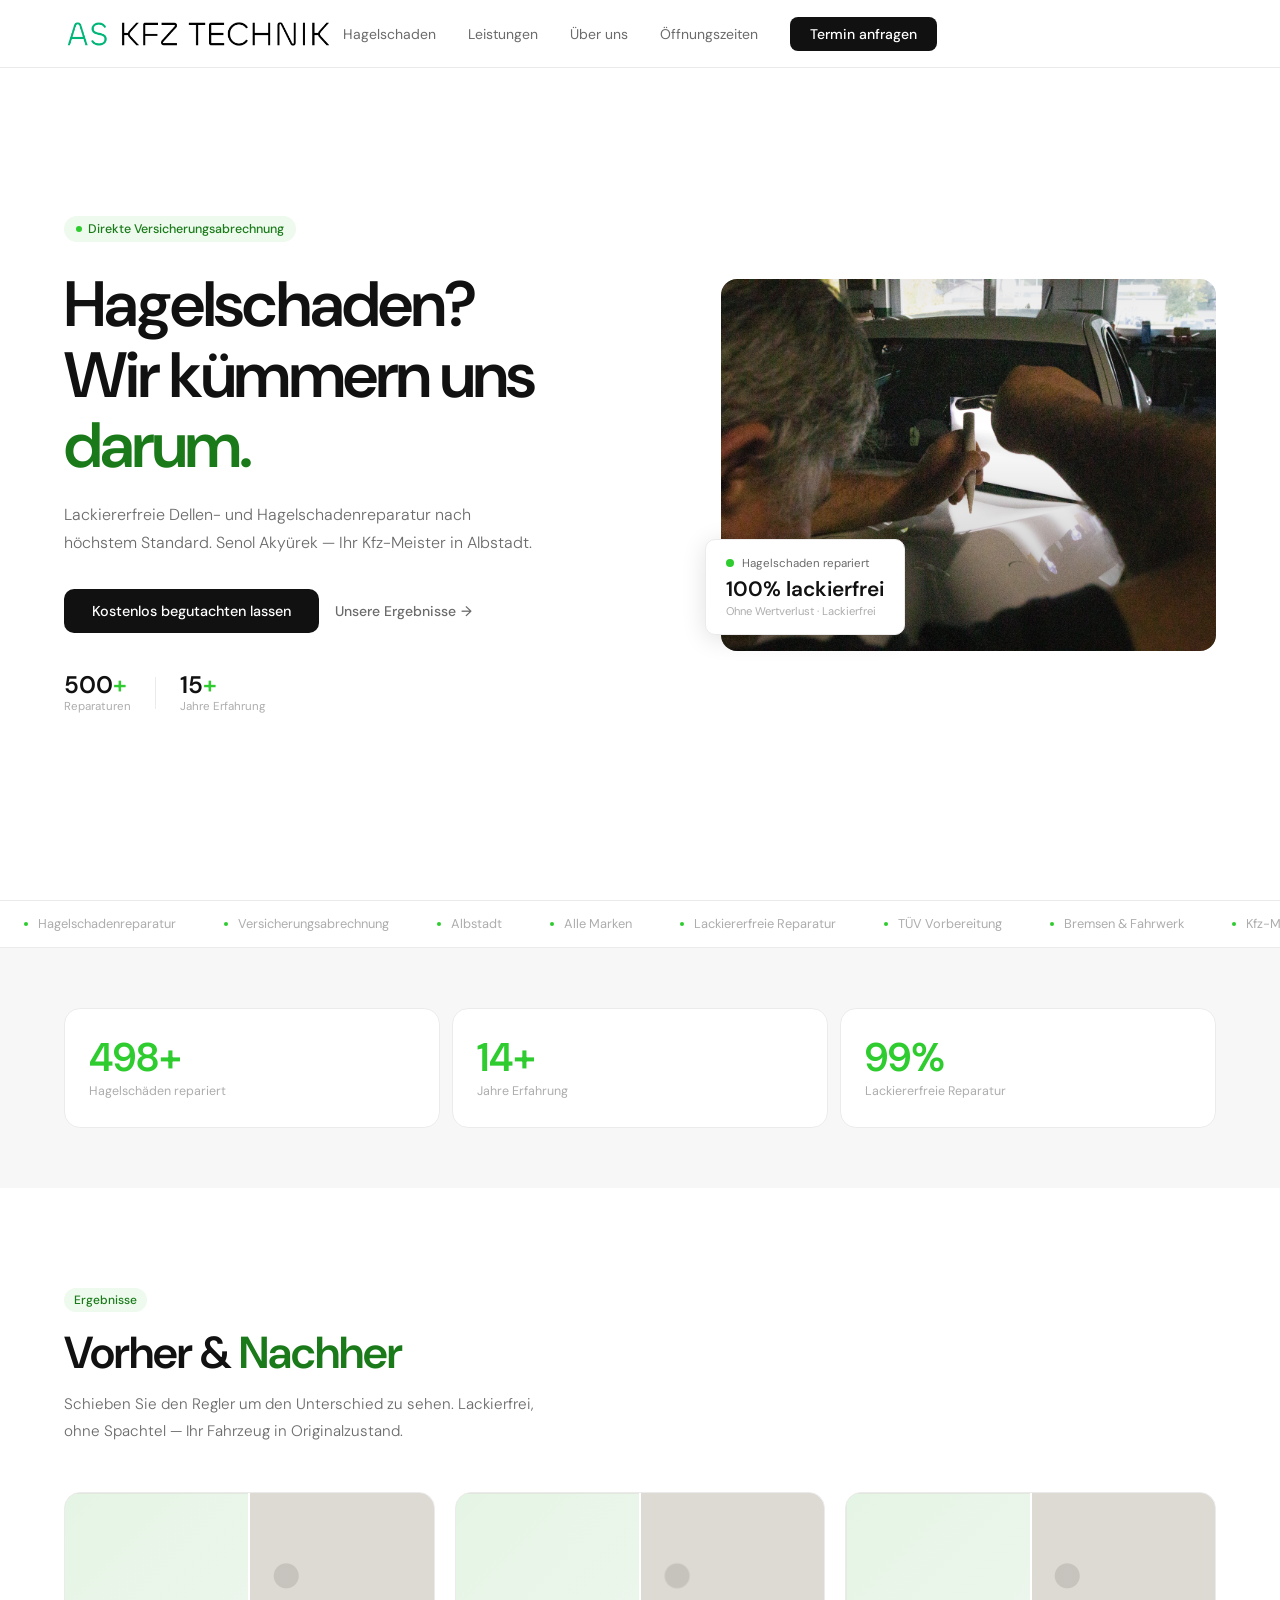
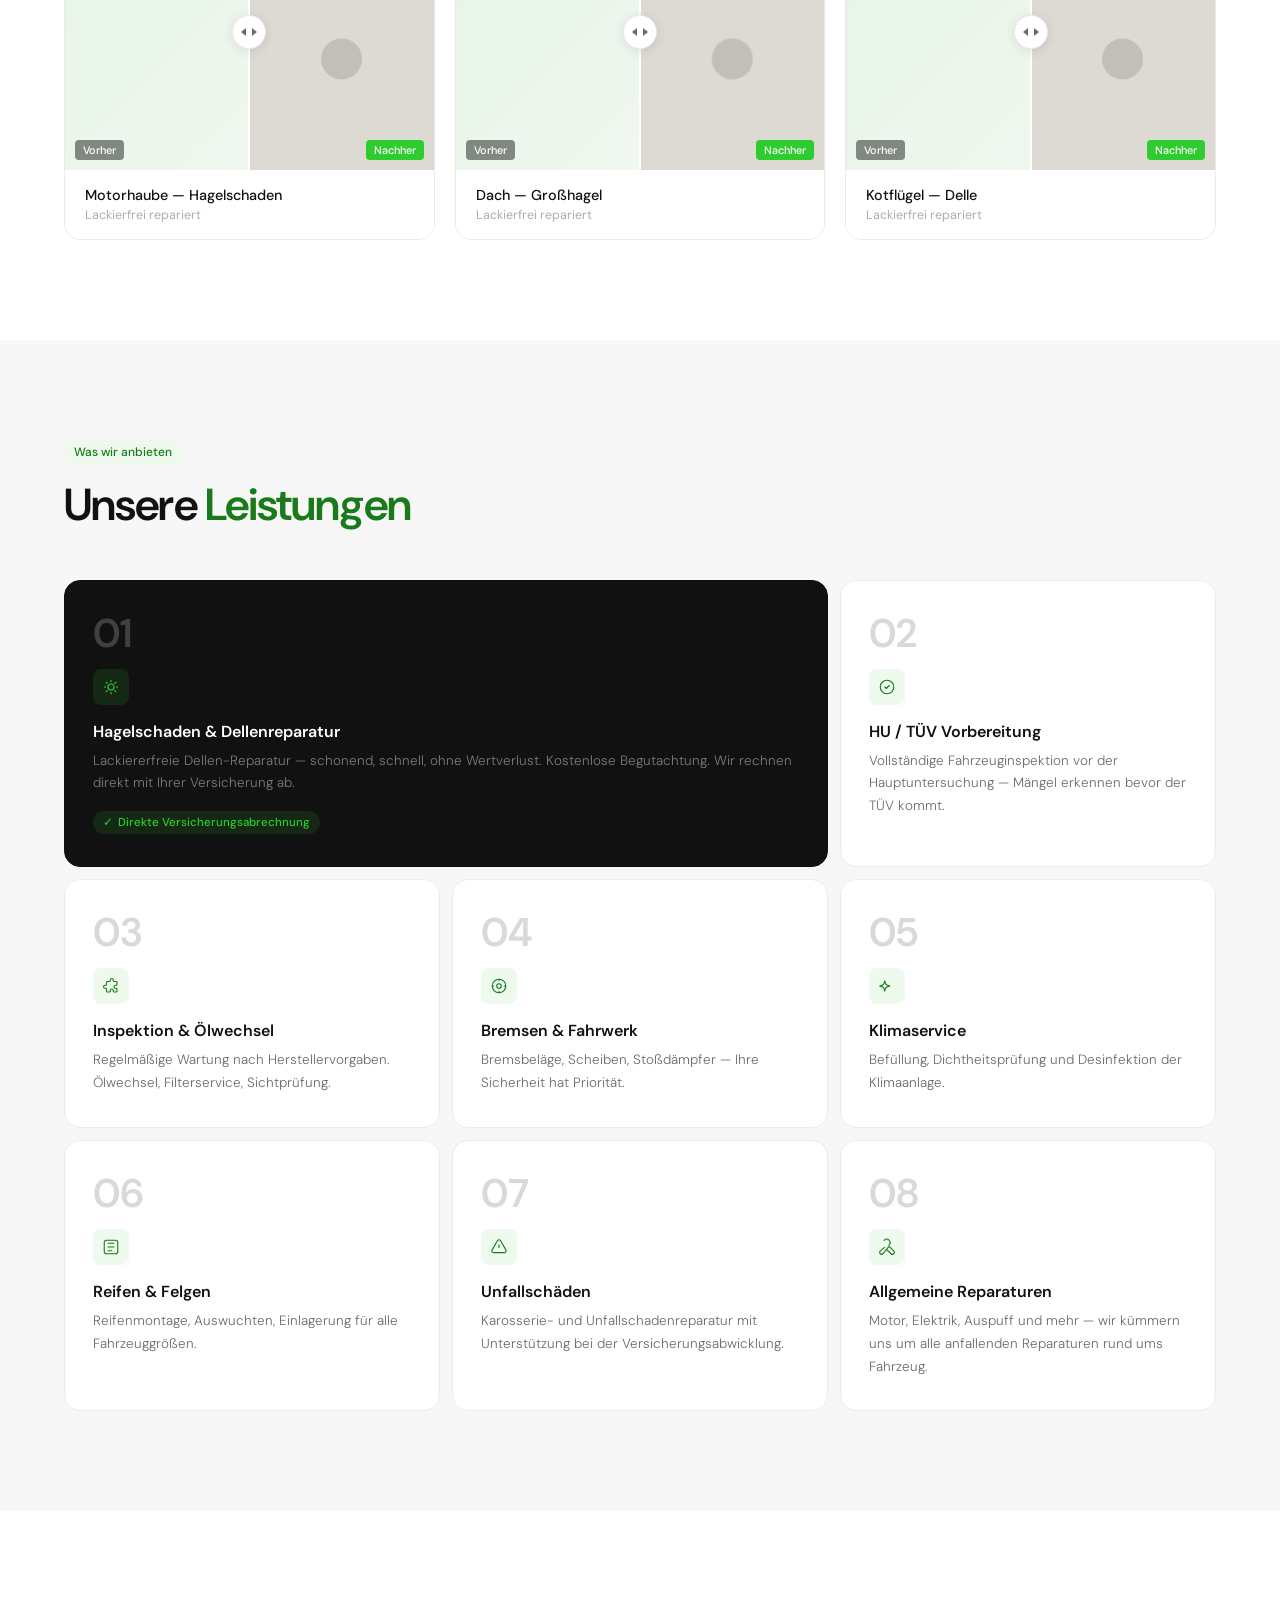
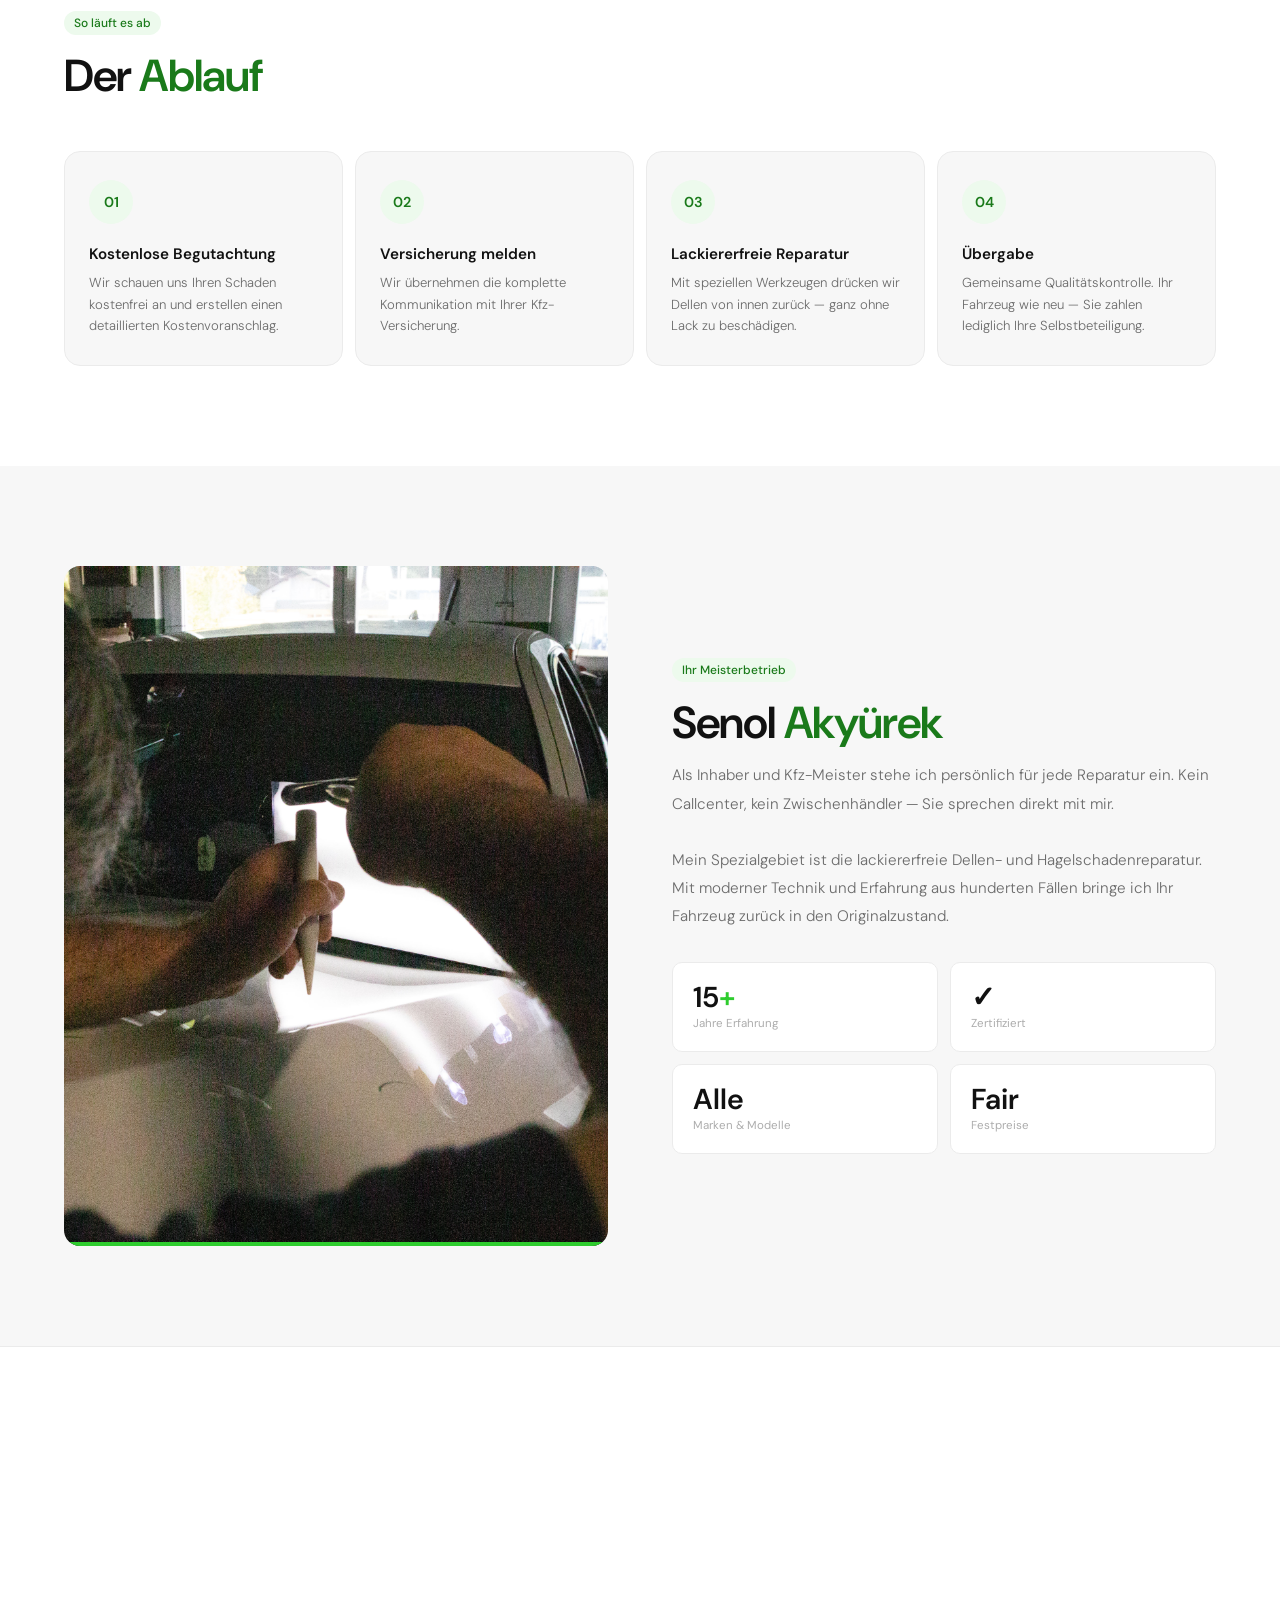
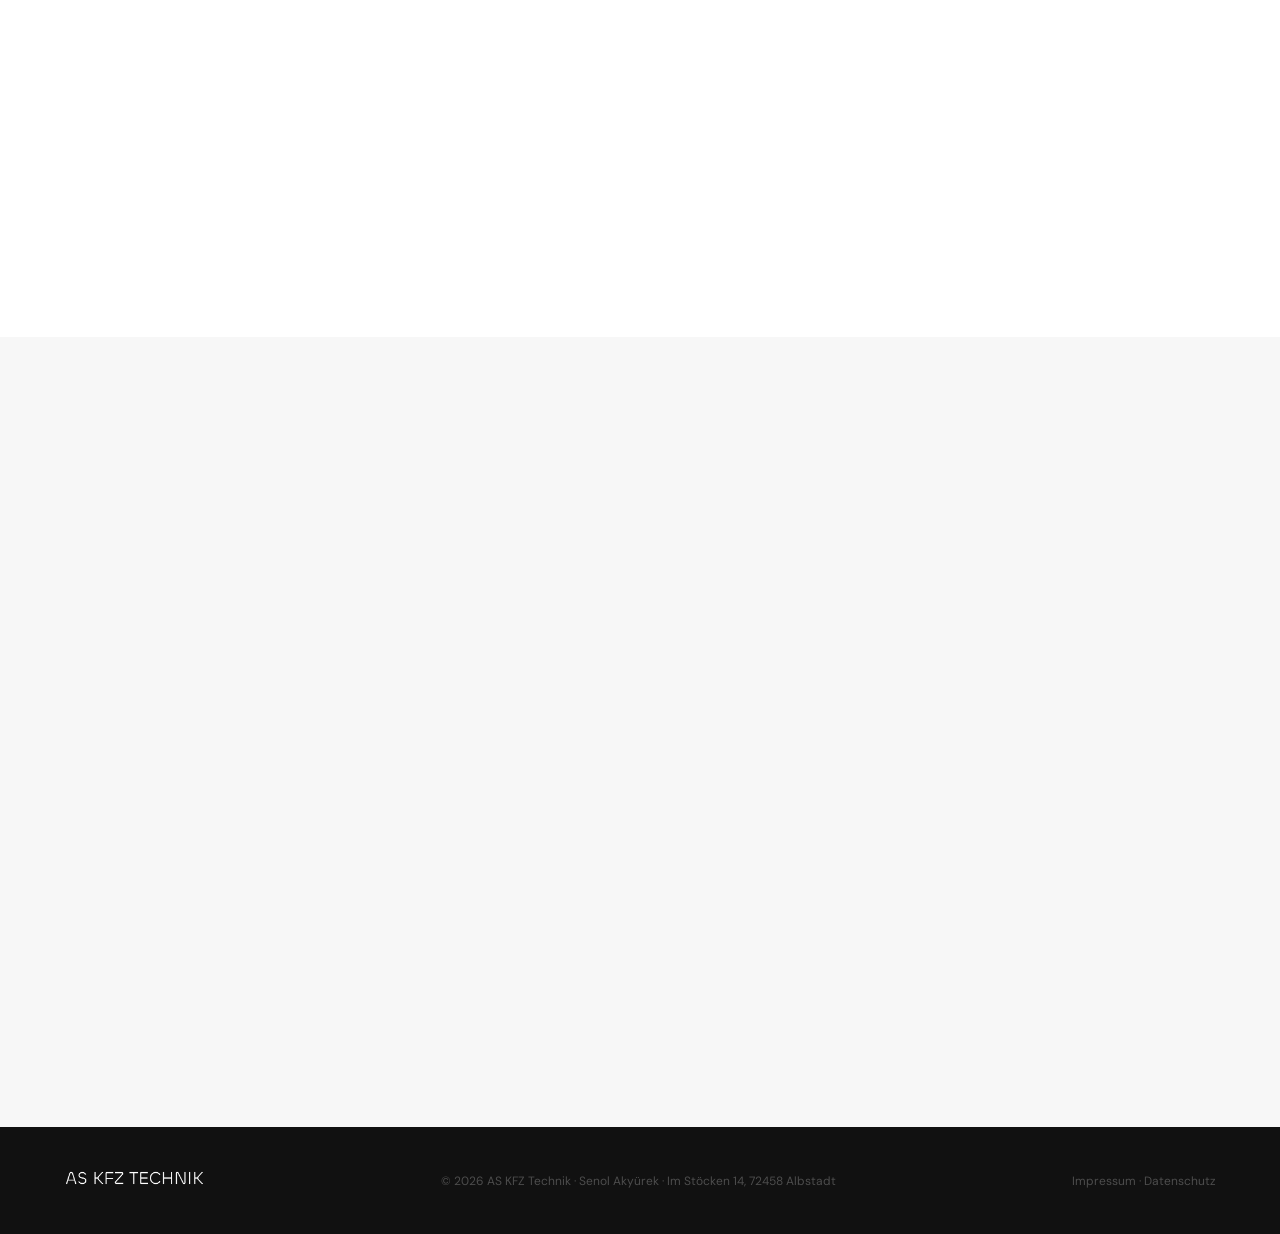
==== index.html @ 6bc7938d "Update index.html" ====
<!DOCTYPE html>
<html lang="de">
<head>
<meta charset="UTF-8">
<meta name="viewport" content="width=device-width, initial-scale=1.0">
<link rel="icon" type="image/svg+xml" href="favicon.svg">
<meta name="description" content="AS KFZ Technik – Lackiererfreie Hagelschaden- und Dellenreparatur in Albstadt. Kfz-Meister Senol Akyürek. Direkte Versicherungsabrechnung. Kostenlose Begutachtung.">
<title>AS KFZ Technik – Hagelschaden & Werkstatt Albstadt</title>
<link href="https://fonts.googleapis.com/css2?family=DM+Sans:ital,opsz,wght@0,9..40,300;0,9..40,400;0,9..40,500;0,9..40,600;1,9..40,300&display=swap" rel="stylesheet">
<style>
*, *::before, *::after { box-sizing: border-box; margin: 0; padding: 0; }
:root {
  --green: #2ECC2E;
  --green-bg: #EDFAED;
  --green-mid: #1a7a1a;
  --black: #111111;
  --text: #1A1A1A;
  --mid: #6B6B6B;
  --light: #ADADAD;
  --border: #EBEBEB;
  --bg: #F7F7F7;
  --white: #FFFFFF;
  --radius: 10px;
  --radius-lg: 16px;
  --sans: 'DM Sans', sans-serif;
  
}
html { scroll-behavior: smooth; }
body { font-family: var(--sans); background: var(--white); color: var(--text); overflow-x: hidden; }
::-webkit-scrollbar { width: 4px; }
::-webkit-scrollbar-track { background: var(--white); }
::-webkit-scrollbar-thumb { background: var(--green); border-radius: 2px; }

/* ── NAV ── */
nav {
  position: fixed; top: 0; left: 0; right: 0; z-index: 200;
  display: flex; align-items: center; justify-content: space-between;
  padding: 0 5vw; height: 68px;
  background: rgba(255,255,255,0.94);
  backdrop-filter: blur(16px);
  border-bottom: 1px solid var(--border);
  transition: height 0.3s;
}
nav.scrolled { height: 56px; }
.nav-logo img { height: 42px; display: block; transition: height 0.3s; }
nav.scrolled .nav-logo img { height: 34px; }
.nav-links {
  display: flex; align-items: center; gap: 2rem; list-style: none;
  position: absolute; left: 50%; transform: translateX(-50%);
}
.nav-links a { font-size: 0.875rem; font-weight: 400; color: var(--mid); text-decoration: none; transition: color 0.2s; }
.nav-links a:hover { color: var(--text); }
.nav-btn {
  padding: 0.5rem 1.25rem;
  background: var(--black); color: var(--white) !important;
  border-radius: 8px; font-weight: 500 !important;
  transition: background 0.2s, transform 0.15s !important;
}
.nav-btn:hover { background: #2a2a2a !important; transform: translateY(-1px); }

/* ── HERO ── */
#hero {
  padding: 110px 5vw 80px;
  display: grid; grid-template-columns: 1.1fr 0.9fr;
  gap: 4vw; align-items: center;
  min-height: 100vh;
}
.hero-chip {
  display: inline-flex; align-items: center; gap: 6px;
  padding: 5px 12px; background: var(--green-bg); border-radius: 20px;
  font-size: 0.78rem; font-weight: 500; color: var(--green-mid);
  margin-bottom: 1.75rem;
  opacity: 0; animation: up 0.5s 0.1s forwards;
}
.hero-chip::before { content: ''; width: 6px; height: 6px; background: var(--green); border-radius: 50%; animation: blink 2s infinite; }
@keyframes blink { 0%,100%{opacity:1} 50%{opacity:0.3} }
h1.hero-title {
  font-family: var(--sans); font-size: clamp(2.8rem, 5vw, 4.6rem);
  font-weight: 600; line-height: 1.1; letter-spacing: -0.03em;
  color: var(--black); margin-bottom: 1.25rem;
  opacity: 0; animation: up 0.6s 0.2s forwards;
}
h1.hero-title em { font-style: normal; color: var(--green-mid); font-weight: 600; }
.hero-sub {
  font-size: 1rem; font-weight: 300; color: var(--mid); line-height: 1.75;
  max-width: 480px; margin-bottom: 2rem;
  opacity: 0; animation: up 0.6s 0.3s forwards;
}
.hero-actions {
  display: flex; align-items: center; gap: 1rem; flex-wrap: wrap;
  opacity: 0; animation: up 0.6s 0.4s forwards;
}
.btn-solid {
  padding: 0.8rem 1.75rem; background: var(--black); color: var(--white);
  border-radius: var(--radius); font-size: 0.9rem; font-weight: 500;
  text-decoration: none; transition: background 0.2s, transform 0.15s;
  display: inline-block;
}
.btn-solid:hover { background: #2a2a2a; transform: translateY(-2px); }
.btn-text {
  font-size: 0.875rem; font-weight: 500; color: var(--mid); text-decoration: none;
  display: inline-flex; align-items: center; gap: 5px; transition: color 0.2s;
}
.btn-text::after { content: '→'; transition: transform 0.2s; }
.btn-text:hover { color: var(--text); }
.btn-text:hover::after { transform: translateX(3px); }
.hero-trust {
  display: flex; align-items: center; gap: 1.5rem; margin-top: 2.5rem;
  opacity: 0; animation: up 0.6s 0.5s forwards;
}
.trust-item { display: flex; flex-direction: column; }
.trust-n { font-size: 1.5rem; font-weight: 600; color: var(--black); line-height: 1; }
.trust-n span { color: var(--green); }
.trust-l { font-size: 0.72rem; color: var(--light); margin-top: 2px; }
.trust-sep { width: 1px; height: 32px; background: var(--border); }
.hero-right { opacity: 0; animation: fadeIn 0.8s 0.3s forwards; }
.hero-img-wrap {
  border-radius: var(--radius-lg); overflow: hidden;
  aspect-ratio: 16/12; background: var(--bg); position: relative;
}
.hero-img-wrap::after {
  content: ''; position: absolute; inset: 0; z-index: 1; pointer-events: none;
  background: linear-gradient(to bottom, rgba(0,0,0,0.08) 0%, transparent 40%, rgba(0,0,0,0.28) 100%);
}
.hero-img-inner {
  position: absolute; inset: 0;
}
.hero-img-inner img { width: 100%; height: 100%; object-fit: cover; object-position: 65% center; display: block; }
.hero-right-wrap { position: relative; }
.hero-float-card {
  position: absolute; bottom: 1rem; left: -1rem;
  background: var(--white); border-radius: var(--radius);
  border: 1px solid var(--border); padding: 1rem 1.25rem;
  box-shadow: 0 4px 24px rgba(0,0,0,0.12);
  z-index: 2;
}
.float-top { display: flex; align-items: center; gap: 8px; margin-bottom: 4px; }
.float-dot { width: 8px; height: 8px; background: var(--green); border-radius: 50%; }
.float-label { font-size: 0.72rem; color: var(--mid); font-weight: 400; }
.float-val { font-size: 1.3rem; font-weight: 600; color: var(--black); }
.float-sub { font-size: 0.7rem; color: var(--light); margin-top: 2px; }

/* ── TICKER ── */
.ticker {
  overflow: hidden; padding: 0.9rem 0; border-top: 1px solid var(--border);
  border-bottom: 1px solid var(--border); background: var(--white);
}
.ticker-track { display: flex; white-space: nowrap; animation: tick 22s linear infinite; }
.ticker-item {
  display: inline-flex; align-items: center; gap: 10px; padding: 0 1.5rem;
  font-size: 0.8rem; font-weight: 400; color: var(--light);
}
.ticker-dot { width: 4px; height: 4px; border-radius: 50%; background: var(--green); flex-shrink: 0; }
@keyframes tick { from { transform: translateX(0); } to { transform: translateX(-50%); } }

/* ── SCROLL REVEAL ── */
.r { opacity: 0; transform: translateY(28px); transition: opacity 0.6s ease, transform 0.6s ease; }
.r.on { opacity: 1; transform: translateY(0); }
.rl { opacity: 0; transform: translateX(-28px); transition: opacity 0.6s ease, transform 0.6s ease; }
.rl.on { opacity: 1; transform: translateX(0); }
.rr { opacity: 0; transform: translateX(28px); transition: opacity 0.6s ease, transform 0.6s ease; }
.rr.on { opacity: 1; transform: translateX(0); }
.d1{transition-delay:.05s} .d2{transition-delay:.1s} .d3{transition-delay:.15s}
.d4{transition-delay:.2s} .d5{transition-delay:.25s} .d6{transition-delay:.3s}

/* ── SECTION COMMON ── */
.eyebrow {
  display: inline-flex; align-items: center; gap: 7px;
  font-size: 0.75rem; font-weight: 500; color: var(--green-mid);
  background: var(--green-bg); padding: 4px 10px; border-radius: 20px;
  margin-bottom: 1rem;
}
.section-h {
  font-size: clamp(2rem, 3.5vw, 3rem); font-weight: 600;
  letter-spacing: -0.02em; color: var(--black); line-height: 1.15;
  margin-bottom: 0.75rem;
}
.section-h em { font-style: normal; color: var(--green-mid); }
.section-sub { font-size: 0.95rem; font-weight: 300; color: var(--mid); line-height: 1.75; max-width: 500px; }

/* ── STATS BAND ── */
#stats { padding: 60px 5vw; background: var(--bg); }
.stats-row {
  display: grid; grid-template-columns: repeat(3,1fr); gap: 12px;
}
.stat-card {
  background: var(--white); border-radius: var(--radius-lg); padding: 1.75rem 1.5rem;
  border: 1px solid var(--border); transition: transform 0.2s, border-color 0.2s;
}
.stat-card:hover { transform: translateY(-3px); border-color: var(--green); }
.stat-n { font-size: 2.5rem; font-weight: 600; color: var(--black); line-height: 1; }
.stat-n span { color: var(--green); }
.stat-l { font-size: 0.78rem; color: var(--light); margin-top: 6px; }

/* ── VORHER/NACHHER ── */
#ba { padding: 100px 5vw; background: var(--white); }
.ba-header { max-width: 560px; margin-bottom: 3rem; }
.ba-grid { display: grid; grid-template-columns: repeat(3,1fr); gap: 1.25rem; }
.ba-card {
  border-radius: var(--radius-lg); overflow: hidden;
  border: 1px solid var(--border); transition: transform 0.25s, border-color 0.25s;
}
.ba-card:hover { transform: translateY(-4px); border-color: var(--green); }
.ba-wrap {
  position: relative; aspect-ratio: 4/3; overflow: hidden;
  cursor: ew-resize; user-select: none; background: var(--bg);
}
.ba-before, .ba-after { position: absolute; inset: 0; background-size: cover; background-position: center; }
.ba-before {
  background-color: #DDD9D3;
  background-image: radial-gradient(circle at 30% 40%, rgba(0,0,0,0.15) 18px, transparent 19px),
    radial-gradient(circle at 60% 30%, rgba(0,0,0,0.1) 12px, transparent 13px),
    radial-gradient(circle at 75% 60%, rgba(0,0,0,0.12) 20px, transparent 21px),
    radial-gradient(circle at 20% 65%, rgba(0,0,0,0.09) 10px, transparent 11px);
}
.ba-after {
  background-color: #F0F7F0;
  clip-path: inset(0 50% 0 0);
}
.ba-after::before {
  content: ''; position: absolute; inset: 0;
  background: linear-gradient(135deg, rgba(46,204,46,0.06) 0%, transparent 70%);
}
.ba-line { position: absolute; top:0; bottom:0; left:50%; width:2px; background: var(--white); transform: translateX(-50%); z-index:10; }
.ba-knob {
  position: absolute; top:50%; left:50%;
  transform: translate(-50%,-50%);
  width:34px; height:34px; border-radius:50%;
  background: var(--white); border: 1.5px solid var(--border);
  box-shadow: 0 2px 12px rgba(0,0,0,0.1); z-index:11;
  display:flex; align-items:center; justify-content:center;
}
.ba-knob::before, .ba-knob::after { content:''; position:absolute; width:0; height:0; }
.ba-knob::before { border-top:4px solid transparent; border-bottom:4px solid transparent; border-right:5px solid var(--mid); right:19px; }
.ba-knob::after  { border-top:4px solid transparent; border-bottom:4px solid transparent; border-left:5px solid var(--mid); left:19px; }
.ba-tag-b, .ba-tag-a {
  position:absolute; bottom:10px; z-index:12;
  font-size:0.68rem; font-weight:500; padding:3px 8px; border-radius:4px;
}
.ba-tag-b { left:10px; background:rgba(0,0,0,0.45); color:#fff; }
.ba-tag-a { right:10px; background: var(--green); color:#fff; }
.ba-info { padding: 1rem 1.25rem; background: var(--white); }
.ba-info-t { font-size: 0.9rem; font-weight: 500; color: var(--black); margin-bottom: 3px; }
.ba-info-s { font-size: 0.78rem; color: var(--light); }
.ba-hint {
  margin-top: 1.5rem; padding: 1rem 1.25rem;
  background: var(--bg); border-radius: var(--radius);
  font-size: 0.82rem; color: var(--mid); display: flex; align-items: center; gap: 8px;
}
.ba-hint::before { content: '💡'; font-size: 14px; }

/* ── LEISTUNGEN ── */
#leistungen { padding: 100px 5vw; background: var(--bg); }
.l-grid {
  display: grid; grid-template-columns: repeat(3,1fr); gap: 12px; margin-top: 3rem;
}
.l-card {
  background: var(--white); border-radius: var(--radius-lg); padding: 2rem 1.75rem;
  border: 1px solid var(--border); transition: transform 0.25s, border-color 0.25s;
  position: relative; overflow: hidden;
}
.l-card:hover { transform: translateY(-3px); border-color: var(--green); }
.l-card.featured {
  background: var(--black); grid-column: span 2;
  border-color: var(--black);
}
.l-card.featured:hover { border-color: var(--green); }
.l-card.featured .l-num { color: rgba(255,255,255,0.2); }
.l-card.featured .l-title { color: var(--white); }
.l-card.featured .l-desc { color: rgba(255,255,255,0.45); }
.l-num { font-size: 2.5rem; font-weight: 600; color: rgba(0,0,0,0.15); line-height: 1; margin-bottom: 1rem; }
.l-icon { width: 36px; height: 36px; background: var(--green-bg); border-radius: 8px; display: flex; align-items: center; justify-content: center; margin-bottom: 1rem; }
.l-card.featured .l-icon { background: rgba(46,204,46,0.12); }
.l-icon svg { width: 18px; height: 18px; stroke: var(--green-mid); }
.l-card.featured .l-icon svg { stroke: var(--green); }
.l-title { font-size: 1rem; font-weight: 600; color: var(--black); margin-bottom: 0.5rem; }
.l-desc { font-size: 0.84rem; font-weight: 300; color: var(--mid); line-height: 1.7; }
.l-badge {
  display: inline-flex; align-items: center; gap: 5px;
  margin-top: 1rem; padding: 4px 10px; border-radius: 20px;
  background: rgba(46,204,46,0.12); font-size: 0.72rem; font-weight: 500; color: var(--green);
}
.l-badge::before { content: '✓'; }

/* ── PDR PROZESS ── */
#prozess { padding: 100px 5vw; background: var(--white); }
.prozess-grid {
  display: grid; grid-template-columns: repeat(4,1fr); gap: 12px; margin-top: 3rem;
}
.p-card {
  background: var(--bg); border-radius: var(--radius-lg); padding: 1.75rem 1.5rem;
  border: 1px solid var(--border); transition: transform 0.25s, border-color 0.25s;
}
.p-card:hover { transform: translateY(-3px); border-color: var(--green); }
.p-num-wrap {
  width: 44px; height: 44px; border-radius: 50%;
  background: var(--green-bg); display: flex; align-items: center; justify-content: center;
  font-size: 0.9rem; font-weight: 600; color: var(--green-mid); margin-bottom: 1.25rem;
}
.p-title { font-size: 0.95rem; font-weight: 600; color: var(--black); margin-bottom: 0.5rem; }
.p-desc { font-size: 0.82rem; font-weight: 300; color: var(--mid); line-height: 1.65; }

/* ── ÜBER ── */
#ueber {
  padding: 100px 5vw; background: var(--bg);
  display: grid; grid-template-columns: 1fr 1fr; gap: 5vw; align-items: center;
}
.about-img {
  border-radius: var(--radius-lg); aspect-ratio: 4/5;
  background: var(--border); overflow: hidden; position: relative;
}
.about-img-inner { position:absolute; inset:0; }
.about-img-inner img { width:100%; height:100%; object-fit:cover; object-position:60% center; display:block; }
.about-img-bar { position:absolute; bottom:0; left:0; right:0; height:4px; background: var(--green); border-radius: 0 0 var(--radius-lg) var(--radius-lg); }
.about-text { font-size: 0.95rem; font-weight: 300; color: var(--mid); line-height: 1.85; }
.about-stats { display: grid; grid-template-columns: 1fr 1fr; gap: 12px; margin-top: 2rem; }
.a-stat {
  background: var(--white); border-radius: var(--radius); padding: 1.25rem;
  border: 1px solid var(--border);
}
.a-stat-n { font-size: 1.8rem; font-weight: 600; color: var(--black); line-height: 1; }
.a-stat-n span { color: var(--green); }
.a-stat-l { font-size: 0.72rem; color: var(--light); margin-top: 4px; }

/* ── ÖFFNUNGSZEITEN ── */
#zeiten { padding: 80px 5vw; background: var(--white); border-top: 1px solid var(--border); }
.zeiten-wrap { display: grid; grid-template-columns: 1fr 1.2fr; gap: 5vw; align-items: start; }
.z-grid { display: grid; grid-template-columns: 1fr 1fr; gap: 10px; margin-top: 1.5rem; }
.z-card {
  background: var(--bg); border-radius: var(--radius); padding: 1.25rem;
  border: 1px solid var(--border); transition: border-color 0.2s;
}
.z-card:hover { border-color: var(--green); }
.z-tag { font-size: 0.7rem; color: var(--light); font-weight: 400; margin-bottom: 5px; }
.z-time { font-size: 1.3rem; font-weight: 600; color: var(--black); }
.z-closed { font-size: 0.85rem; color: var(--border); font-weight: 400; }
.k-info-grid { display: flex; flex-direction: column; gap: 0; margin-top: 1.5rem; }
.k-row {
  display: flex; flex-direction: column; gap: 3px;
  padding: 1.25rem 0; border-bottom: 1px solid var(--border);
}
.k-row:last-child { border-bottom: none; }
.k-label { font-size: 0.7rem; color: var(--green-mid); font-weight: 500; letter-spacing: 0.05em; }
.k-val { font-size: 1.1rem; font-weight: 500; color: var(--black); text-decoration: none; transition: color 0.2s; }
a.k-val:hover { color: var(--green-mid); }

/* ── KONTAKT ── */
#kontakt { padding: 100px 5vw; background: var(--bg); }
.kontakt-wrap { display: grid; grid-template-columns: 1fr 1.2fr; gap: 5vw; align-items: start; }
.form-group { margin-bottom: 1rem; }
.form-group label { display: block; font-size: 0.75rem; font-weight: 500; color: var(--mid); margin-bottom: 5px; }
.form-group input, .form-group textarea, .form-group select {
  width: 100%; padding: 0.75rem 1rem;
  background: var(--white); border: 1px solid var(--border);
  border-radius: var(--radius); color: var(--black);
  font-family: var(--sans); font-size: 0.9rem;
  outline: none; transition: border-color 0.2s; appearance: none;
}
.form-group input:focus, .form-group textarea:focus, .form-group select:focus { border-color: var(--green); }
.form-group textarea { resize: vertical; min-height: 110px; }
.form-row { display: grid; grid-template-columns: 1fr 1fr; gap: 10px; }
.map-card {
  background: var(--white); border-radius: var(--radius-lg); border: 1px solid var(--border);
  overflow: hidden; margin-top: 1.75rem;
}
.map-visual {
  aspect-ratio: 16/9; background: var(--bg); position: relative;
  overflow: hidden;
}
.map-visual iframe {
  width: 100%; height: 100%; border: none; display: block;
}
.map-pin-wrap { position: relative; }
.map-pin { width: 32px; height: 32px; }
.map-pin::before {
  content: ''; position: absolute; top: 0; left: 50%; transform: translateX(-50%);
  width: 20px; height: 20px; background: var(--green); border-radius: 50% 50% 50% 0;
  transform: translateX(-50%) rotate(-45deg);
}
.map-pin::after {
  content: ''; position: absolute; top: 4px; left: 50%; transform: translateX(-50%);
  width: 8px; height: 8px; background: var(--white); border-radius: 50%;
}
.map-pulse {
  position: absolute; top: 50%; left: 50%; transform: translate(-50%,-50%);
  width: 48px; height: 48px; border-radius: 50%;
  background: rgba(46,204,46,0.12);
  animation: puls 2s ease-out infinite;
}
@keyframes puls { 0%{transform:translate(-50%,-50%) scale(0.8);opacity:1} 100%{transform:translate(-50%,-50%) scale(2);opacity:0} }
.map-label { font-size: 0.82rem; font-weight: 500; color: var(--mid); }
.map-footer {
  padding: 1rem 1.25rem; border-top: 1px solid var(--border);
  display: flex; align-items: center; justify-content: space-between;
}
.map-adr { font-size: 0.85rem; font-weight: 500; color: var(--black); line-height: 1.4; }
.map-link {
  font-size: 0.78rem; font-weight: 500; color: var(--green-mid);
  text-decoration: none; display: flex; align-items: center; gap: 4px;
  transition: gap 0.2s;
}
.map-link:hover { gap: 8px; }

/* ── FOOTER ── */
footer {
  background: var(--black); padding: 2.5rem 5vw;
  display: flex; align-items: center; justify-content: space-between;
  flex-wrap: wrap; gap: 1rem;
}
.f-logo img { height: 22px; }
.f-copy { font-size: 0.75rem; color: rgba(255,255,255,0.25); }
.f-copy a { color: inherit; text-decoration: none; transition: color 0.2s; }
.f-copy a:hover { color: rgba(255,255,255,0.6); }

/* ── HAMBURGER ── */
.nav-hamburger { display: none; flex-direction: column; gap: 5px; cursor: pointer; background: none; border: none; padding: 4px; }
.nav-hamburger span { display: block; width: 22px; height: 2px; background: var(--text); border-radius: 2px; transition: transform 0.25s, opacity 0.25s; }
nav.nav-open .nh-1 { transform: translateY(7px) rotate(45deg); }
nav.nav-open .nh-2 { opacity: 0; }
nav.nav-open .nh-3 { transform: translateY(-7px) rotate(-45deg); }

/* ── KEYFRAMES ── */
@keyframes up { from{opacity:0;transform:translateY(20px)} to{opacity:1;transform:translateY(0)} }
@keyframes fadeIn { from{opacity:0} to{opacity:1} }

/* ── RESPONSIVE ── */
@media (max-width: 1000px) {
  #hero { grid-template-columns: 1fr; min-height: auto; }
  .hero-right { display: none; }
  .stats-row { grid-template-columns: repeat(2,1fr); }
  .ba-grid { grid-template-columns: 1fr 1fr; }
  .l-grid { grid-template-columns: 1fr 1fr; }
  .l-card.featured { grid-column: span 2; }
  .prozess-grid { grid-template-columns: 1fr 1fr; gap: 10px; }
  #ueber { grid-template-columns: 1fr; }
  .about-img { display: none; }
  .zeiten-wrap, .kontakt-wrap { grid-template-columns: 1fr; }
}
@media (max-width: 640px) {
  .nav-hamburger { display: flex; }
  .nav-links {
    display: none; position: fixed; top: 68px; left: 0; right: 0;
    flex-direction: column; gap: 0; z-index: 199;
    background: var(--white); border-bottom: 1px solid var(--border);
    padding: 0.5rem 5vw 1rem;
  }
  nav.nav-open .nav-links { display: flex; }
  .nav-links li { width: 100%; }
  .nav-links a {
    display: block; padding: 0.75rem 0;
    border-bottom: 1px solid var(--border); font-size: 0.9rem;
    color: var(--text) !important; background: none !important;
    border-radius: 0 !important; transform: none !important;
  }
  .nav-links li:last-child a { border-bottom: none; }
  .ba-grid { grid-template-columns: 1fr; }
  .l-grid { grid-template-columns: 1fr; }
  .l-card.featured { grid-column: span 1; }
  .form-row { grid-template-columns: 1fr; }
  .z-grid { grid-template-columns: 1fr; }
  .hero-trust { flex-wrap: wrap; gap: 1rem; }
}
</style>
</head>
<body>

<!-- NAV -->
<nav id="nav">
  <a href="#hero" class="nav-logo"><img src="LOGO.png" alt="AS KFZ Technik"></a>
  <button class="nav-hamburger" aria-label="Menü öffnen">
    <span class="nh-1"></span><span class="nh-2"></span><span class="nh-3"></span>
  </button>
  <ul class="nav-links">
    <li><a href="#ba">Hagelschaden</a></li>
    <li><a href="#leistungen">Leistungen</a></li>
    <li><a href="#ueber">Über uns</a></li>
    <li><a href="#zeiten">Öffnungszeiten</a></li>
    <li><a href="#kontakt" class="nav-btn">Termin anfragen</a></li>
  </ul>
</nav>

<!-- HERO -->
<section id="hero">
  <div class="hero-left">
    <div class="hero-chip">Direkte Versicherungsabrechnung</div>
    <h1 class="hero-title">
      Hagelschaden?<br>
      Wir kümmern uns<br>
      <em>darum.</em>
    </h1>
    <p class="hero-sub">Lackiererfreie Dellen- und Hagelschadenreparatur nach höchstem Standard. Senol Akyürek — Ihr Kfz-Meister in Albstadt.</p>
    <div class="hero-actions">
      <a href="#kontakt" class="btn-solid">Kostenlos begutachten lassen</a>
      <a href="#ba" class="btn-text">Unsere Ergebnisse</a>
    </div>
    <div class="hero-trust">
      <div class="trust-item">
        <span class="trust-n">500<span>+</span></span>
        <span class="trust-l">Reparaturen</span>
      </div>
      <div class="trust-sep"></div>
      <div class="trust-item">
        <span class="trust-n">15<span>+</span></span>
        <span class="trust-l">Jahre Erfahrung</span>
      </div>
    </div>
  </div>
  <div class="hero-right">
    <div class="hero-right-wrap">
      <div class="hero-img-wrap">
        <div class="hero-img-inner"><img src="hero-work.jpg" alt="Senol Akyürek bei der Hagelschadenreparatur"></div>
      </div>
      <div class="hero-float-card">
        <div class="float-top">
          <div class="float-dot"></div>
          <div class="float-label">Hagelschaden repariert</div>
        </div>
        <div class="float-val">100% lackierfrei</div>
        <div class="float-sub">Ohne Wertverlust · Lackierfrei</div>
      </div>
    </div>
  </div>
</section>

<!-- TICKER -->
<div class="ticker">
  <div class="ticker-track">
    <span class="ticker-item"><span class="ticker-dot"></span>Hagelschadenreparatur</span>
    <span class="ticker-item"><span class="ticker-dot"></span>Versicherungsabrechnung</span>
    <span class="ticker-item"><span class="ticker-dot"></span>Albstadt</span>
    <span class="ticker-item"><span class="ticker-dot"></span>Alle Marken</span>
    <span class="ticker-item"><span class="ticker-dot"></span>Lackiererfreie Reparatur</span>
    <span class="ticker-item"><span class="ticker-dot"></span>TÜV Vorbereitung</span>
    <span class="ticker-item"><span class="ticker-dot"></span>Bremsen & Fahrwerk</span>
    <span class="ticker-item"><span class="ticker-dot"></span>Kfz-Meisterbetrieb</span>
    <span class="ticker-item"><span class="ticker-dot"></span>Hagelschadenreparatur</span>
    <span class="ticker-item"><span class="ticker-dot"></span>Versicherungsabrechnung</span>
    <span class="ticker-item"><span class="ticker-dot"></span>Albstadt</span>
    <span class="ticker-item"><span class="ticker-dot"></span>Alle Marken</span>
    <span class="ticker-item"><span class="ticker-dot"></span>Lackiererfreie Reparatur</span>
    <span class="ticker-item"><span class="ticker-dot"></span>TÜV Vorbereitung</span>
    <span class="ticker-item"><span class="ticker-dot"></span>Bremsen & Fahrwerk</span>
    <span class="ticker-item"><span class="ticker-dot"></span>Kfz-Meisterbetrieb</span>
  </div>
</div>

<!-- STATS -->
<section id="stats">
  <div class="stats-row">
    <div class="stat-card r d1"><div class="stat-n"><span data-target="500">0</span><span style="color:var(--green)">+</span></div><div class="stat-l">Hagelschäden repariert</div></div>
    <div class="stat-card r d2"><div class="stat-n"><span data-target="15">0</span><span style="color:var(--green)">+</span></div><div class="stat-l">Jahre Erfahrung</div></div>
    <div class="stat-card r d3"><div class="stat-n"><span data-target="100">0</span><span style="color:var(--green)">%</span></div><div class="stat-l">Lackiererfreie Reparatur</div></div>
  </div>
</section>

<!-- VORHER / NACHHER -->
<section id="ba">
  <div class="ba-header r">
    <div class="eyebrow">Ergebnisse</div>
    <h2 class="section-h">Vorher & <em>Nachher</em></h2>
    <p class="section-sub">Schieben Sie den Regler um den Unterschied zu sehen. Lackierfrei, ohne Spachtel — Ihr Fahrzeug in Originalzustand.</p>
  </div>
  <div class="ba-grid">
    <div class="ba-card r d1">
      <div class="ba-wrap" id="ba1">
        <div class="ba-before"></div>
        <div class="ba-after" id="ba1a"></div>
        <div class="ba-line" id="ba1d"></div>
        <div class="ba-knob" id="ba1h"></div>
        <span class="ba-tag-b">Vorher</span><span class="ba-tag-a">Nachher</span>
      </div>
      <div class="ba-info"><div class="ba-info-t">Motorhaube — Hagelschaden</div><div class="ba-info-s">Lackierfrei repariert</div></div>
    </div>
    <div class="ba-card r d2">
      <div class="ba-wrap" id="ba2">
        <div class="ba-before"></div>
        <div class="ba-after" id="ba2a"></div>
        <div class="ba-line" id="ba2d"></div>
        <div class="ba-knob" id="ba2h"></div>
        <span class="ba-tag-b">Vorher</span><span class="ba-tag-a">Nachher</span>
      </div>
      <div class="ba-info"><div class="ba-info-t">Dach — Großhagel</div><div class="ba-info-s">Lackierfrei repariert</div></div>
    </div>
    <div class="ba-card r d3">
      <div class="ba-wrap" id="ba3">
        <div class="ba-before"></div>
        <div class="ba-after" id="ba3a"></div>
        <div class="ba-line" id="ba3d"></div>
        <div class="ba-knob" id="ba3h"></div>
        <span class="ba-tag-b">Vorher</span><span class="ba-tag-a">Nachher</span>
      </div>
      <div class="ba-info"><div class="ba-info-t">Kotflügel — Delle</div><div class="ba-info-s">Lackierfrei repariert</div></div>
    </div>
  </div>
</section>

<!-- LEISTUNGEN -->
<section id="leistungen">
  <div class="r">
    <div class="eyebrow">Was wir anbieten</div>
    <h2 class="section-h">Unsere <em>Leistungen</em></h2>
  </div>
  <div class="l-grid">
    <div class="l-card featured r d1">
      <div class="l-num">01</div>
      <div class="l-icon">
        <svg fill="none" viewBox="0 0 24 24" stroke="currentColor" stroke-width="1.5"><path stroke-linecap="round" stroke-linejoin="round" d="M12 3v2m0 14v2M3 12h2m14 0h2M18.36 5.64l-1.41 1.41M7.05 16.95l-1.41 1.41M18.36 18.36l-1.41-1.41M7.05 7.05 5.64 5.64M12 8a4 4 0 1 0 0 8 4 4 0 0 0 0-8z"/></svg>
      </div>
      <div class="l-title">Hagelschaden & Dellenreparatur</div>
      <p class="l-desc">Lackiererfreie Dellen-Reparatur — schonend, schnell, ohne Wertverlust. Kostenlose Begutachtung. Wir rechnen direkt mit Ihrer Versicherung ab.</p>
      <span class="l-badge">Direkte Versicherungsabrechnung</span>
    </div>
    <div class="l-card r d2">
      <div class="l-num">02</div>
      <div class="l-icon"><svg fill="none" viewBox="0 0 24 24" stroke="currentColor" stroke-width="1.5"><path stroke-linecap="round" stroke-linejoin="round" d="M9 12l2 2 4-4m6 2a9 9 0 1 1-18 0 9 9 0 0 1 18 0z"/></svg></div>
      <div class="l-title">HU / TÜV Vorbereitung</div>
      <p class="l-desc">Vollständige Fahrzeuginspektion vor der Hauptuntersuchung — Mängel erkennen bevor der TÜV kommt.</p>
    </div>
    <div class="l-card r d3">
      <div class="l-num">03</div>
      <div class="l-icon"><svg fill="none" viewBox="0 0 24 24" stroke="currentColor" stroke-width="1.5"><path stroke-linecap="round" stroke-linejoin="round" d="M11 4a2 2 0 1 1 4 0v1a1 1 0 0 0 1 1h3a1 1 0 0 1 1 1v3a1 1 0 0 1-1 1h-1a2 2 0 1 0 0 4h1a1 1 0 0 1 1 1v3a1 1 0 0 1-1 1h-3a1 1 0 0 1-1-1v-1a2 2 0 1 0-4 0v1a1 1 0 0 1-1 1H7a1 1 0 0 1-1-1v-3a1 1 0 0 0-1-1H4a2 2 0 1 1 0-4h1a1 1 0 0 0 1-1V7a1 1 0 0 1 1-1h3a1 1 0 0 0 1-1V4z"/></svg></div>
      <div class="l-title">Inspektion & Ölwechsel</div>
      <p class="l-desc">Regelmäßige Wartung nach Herstellervorgaben. Ölwechsel, Filterservice, Sichtprüfung.</p>
    </div>
    <div class="l-card r d1">
      <div class="l-num">04</div>
      <div class="l-icon"><svg fill="none" viewBox="0 0 24 24" stroke="currentColor" stroke-width="1.5"><circle cx="12" cy="12" r="9"/><circle cx="12" cy="12" r="3"/><path stroke-linecap="round" d="M12 3v2m0 14v2M3 12h2m14 0h2"/></svg></div>
      <div class="l-title">Bremsen & Fahrwerk</div>
      <p class="l-desc">Bremsbeläge, Scheiben, Stoßdämpfer — Ihre Sicherheit hat Priorität.</p>
    </div>
    <div class="l-card r d2">
      <div class="l-num">05</div>
      <div class="l-icon"><svg fill="none" viewBox="0 0 24 24" stroke="currentColor" stroke-width="1.5"><path stroke-linecap="round" stroke-linejoin="round" d="M9.813 15.904 9 18.75l-.813-2.846a4.5 4.5 0 0 0-3.09-3.09L2.25 12l2.846-.813a4.5 4.5 0 0 0 3.09-3.09L9 5.25l.813 2.846a4.5 4.5 0 0 0 3.09 3.09L15.75 12l-2.846.813a4.5 4.5 0 0 0-3.09 3.09Z"/></svg></div>
      <div class="l-title">Klimaservice</div>
      <p class="l-desc">Befüllung, Dichtheitsprüfung und Desinfektion der Klimaanlage.</p>
    </div>
    <div class="l-card r d3">
      <div class="l-num">06</div>
      <div class="l-icon"><svg fill="none" viewBox="0 0 24 24" stroke="currentColor" stroke-width="1.5"><path stroke-linecap="round" d="M8 7h8M8 12h8M8 17h5"/><rect x="3" y="3" width="18" height="18" rx="3"/></svg></div>
      <div class="l-title">Reifen & Felgen</div>
      <p class="l-desc">Reifenmontage, Auswuchten, Einlagerung für alle Fahrzeuggrößen.</p>
    </div>
    <div class="l-card r d4">
      <div class="l-num">07</div>
      <div class="l-icon"><svg fill="none" viewBox="0 0 24 24" stroke="currentColor" stroke-width="1.5"><path stroke-linecap="round" stroke-linejoin="round" d="M12 9v3.75m-9.303 3.376c-.866 1.5.217 3.374 1.948 3.374h14.71c1.73 0 2.813-1.874 1.948-3.374L13.949 3.378c-.866-1.5-3.032-1.5-3.898 0L2.697 16.126z"/></svg></div>
      <div class="l-title">Unfallschäden</div>
      <p class="l-desc">Karosserie- und Unfallschadenreparatur mit Unterstützung bei der Versicherungsabwicklung.</p>
    </div>
    <div class="l-card r d1">
      <div class="l-num">08</div>
      <div class="l-icon"><svg fill="none" viewBox="0 0 24 24" stroke="currentColor" stroke-width="1.5"><path stroke-linecap="round" stroke-linejoin="round" d="M11.42 15.17 17.25 21A2.652 2.652 0 0 0 21 17.25l-5.877-5.877M11.42 15.17l2.496-3.03c.317-.384.74-.626 1.208-.766M11.42 15.17l-4.655 5.653a2.548 2.548 0 1 1-3.586-3.586l5.654-4.654m5.598-3.073.318-.224a4.5 4.5 0 0 0-6.364-6.364l-.224.317"/></svg></div>
      <div class="l-title">Allgemeine Reparaturen</div>
      <p class="l-desc">Motor, Elektrik, Auspuff und mehr — wir kümmern uns um alle anfallenden Reparaturen rund ums Fahrzeug.</p>
    </div>
  </div>
</section>

<!-- PDR PROZESS -->
<section id="prozess">
  <div class="r">
    <div class="eyebrow">So läuft es ab</div>
    <h2 class="section-h">Der <em>Ablauf</em></h2>
  </div>
  <div class="prozess-grid">
    <div class="p-card r d1">
      <div class="p-num-wrap">01</div>
      <div class="p-title">Kostenlose Begutachtung</div>
      <p class="p-desc">Wir schauen uns Ihren Schaden kostenfrei an und erstellen einen detaillierten Kostenvoranschlag.</p>
    </div>
    <div class="p-card r d2">
      <div class="p-num-wrap">02</div>
      <div class="p-title">Versicherung melden</div>
      <p class="p-desc">Wir übernehmen die komplette Kommunikation mit Ihrer Kfz-Versicherung.</p>
    </div>
    <div class="p-card r d3">
      <div class="p-num-wrap">03</div>
      <div class="p-title">Lackiererfreie Reparatur</div>
      <p class="p-desc">Mit speziellen Werkzeugen drücken wir Dellen von innen zurück — ganz ohne Lack zu beschädigen.</p>
    </div>
    <div class="p-card r d4">
      <div class="p-num-wrap">04</div>
      <div class="p-title">Übergabe</div>
      <p class="p-desc">Gemeinsame Qualitätskontrolle. Ihr Fahrzeug wie neu — Sie zahlen lediglich Ihre Selbstbeteiligung.</p>
    </div>
  </div>
</section>

<!-- ÜBER UNS -->
<section id="ueber">
  <div class="about-img rl">
    <div class="about-img-inner"><img src="about-work.jpg" alt="Senol Akyürek – Kfz-Meister bei der Arbeit"></div>
    <div class="about-img-bar"></div>
  </div>
  <div class="rr">
    <div class="eyebrow">Ihr Meisterbetrieb</div>
    <h2 class="section-h">Senol <em>Akyürek</em></h2>
    <p class="about-text">Als Inhaber und Kfz-Meister stehe ich persönlich für jede Reparatur ein. Kein Callcenter, kein Zwischenhändler — Sie sprechen direkt mit mir.<br><br>Mein Spezialgebiet ist die lackiererfreie Dellen- und Hagelschadenreparatur. Mit moderner Technik und Erfahrung aus hunderten Fällen bringe ich Ihr Fahrzeug zurück in den Originalzustand.</p>
    <div class="about-stats">
      <div class="a-stat"><div class="a-stat-n">15<span>+</span></div><div class="a-stat-l">Jahre Erfahrung</div></div>
      <div class="a-stat"><div class="a-stat-n">✓</div><div class="a-stat-l">Zertifiziert</div></div>
      <div class="a-stat"><div class="a-stat-n">Alle</div><div class="a-stat-l">Marken & Modelle</div></div>
      <div class="a-stat"><div class="a-stat-n">Fair</div><div class="a-stat-l">Festpreise</div></div>
    </div>
  </div>
</section>

<!-- ÖFFNUNGSZEITEN -->
<section id="zeiten">
  <div class="zeiten-wrap">
    <div>
      <div class="eyebrow r">Öffnungszeiten</div>
      <h2 class="section-h r">Wann wir<br><em>da sind</em></h2>
      <div class="z-grid">
        <div class="z-card r d1"><div class="z-tag">Montag – Freitag</div><div class="z-time">08:00 – 18:00</div></div>
        <div class="z-card r d2"><div class="z-tag">Samstag</div><div class="z-time">09:00 – 14:00</div></div>
        <div class="z-card r d3"><div class="z-tag">Sonntag</div><div class="z-closed">Geschlossen</div></div>
        <div class="z-card r d4"><div class="z-tag">Notfall</div><div class="z-time" style="font-size:1.1rem">Auf Anfrage</div></div>
      </div>
      <div class="ba-hint r" style="margin-top:1rem;">Wir empfehlen, vorher kurz anzurufen — wir sind gelegentlich auch außer Haus unterwegs.</div>
    </div>
    <div class="rr">
      <div class="eyebrow">Direkt erreichen</div>
      <h2 class="section-h">Kontakt</h2>
      <div class="k-info-grid">
        <div class="k-row"><span class="k-label">Telefon</span><a href="tel:+4907431934397" class="k-val">07431 9343970</a></div>
        <div class="k-row"><span class="k-label">E-Mail</span><a href="mailto:info@as-kfz-technik.de" class="k-val">info@as-kfz-technik.de</a></div>
        <div class="k-row"><span class="k-label">Adresse</span><span class="k-val">Im Stöcken 14, 72458 Albstadt</span></div>
      </div>
      <a href="#kontakt" class="btn-solid" style="margin-top:1.75rem;display:inline-block;">Termin anfragen</a>
    </div>
  </div>
</section>

<!-- KONTAKT -->
<section id="kontakt">
  <div class="kontakt-wrap">
    <div class="rl">
      <div class="eyebrow">Schreiben Sie uns</div>
      <h2 class="section-h">Termin<br><em>anfragen</em></h2>
      <p class="section-sub" style="margin-top:0.5rem;">Hagelschaden begutachten lassen, Werkstatttermin buchen oder einfach eine Frage stellen — wir melden uns schnell.</p>
      <div class="map-card" style="margin-top:2rem;">
        <div class="map-visual">
          <iframe
            src="https://maps.google.com/maps?q=Im+St%C3%B6cken+14%2C+72458+Albstadt&z=16&output=embed"
            allowfullscreen="" loading="lazy" referrerpolicy="no-referrer-when-downgrade"
            title="AS KFZ Technik Standort">
          </iframe>
        </div>
        <div class="map-footer">
          <div class="map-adr">Im Stöcken 14<br>72458 Albstadt</div>
          <a href="https://maps.google.com/?q=Im+St%C3%B6cken+14,+72458+Albstadt" target="_blank" rel="noopener noreferrer" class="map-link">Google Maps →</a>
        </div>
      </div>
    </div>
    <div class="rr">
      <form action="https://formspree.io/f/mlgpwylw" method="POST">
        <div class="form-row">
          <div class="form-group"><label>Name</label><input type="text" name="name" placeholder="Ihr Name" required></div>
          <div class="form-group"><label>Telefon</label><input type="tel" name="telefon" placeholder="0700 000000"></div>
        </div>
        <div class="form-group"><label>E-Mail</label><input type="email" name="email" placeholder="ihre@email.de" required></div>
        <div class="form-group"><label>Fahrzeug</label><input type="text" name="fahrzeug" placeholder="z.B. VW Golf 2021"></div>
        <div class="form-group">
          <label>Anliegen</label>
          <select name="anliegen">
            <option value="">Bitte wählen…</option>
            <option>Hagelschaden begutachten</option>
            <option>Delle / Lackiererfreie Reparatur</option>
            <option>HU / TÜV Vorbereitung</option>
            <option>Inspektion / Ölwechsel</option>
            <option>Bremsen / Fahrwerk</option>
            <option>Klimaservice</option>
            <option>Reifen / Felgen</option>
            <option>Unfallschaden</option>
            <option>Sonstiges</option>
          </select>
        </div>
        <div class="form-group"><label>Nachricht</label><textarea name="nachricht" placeholder="Kurze Beschreibung Ihres Anliegens…"></textarea></div>
        <button type="submit" class="btn-solid" style="width:100%;text-align:center;border:none;cursor:pointer;font-size:0.9rem;padding:0.85rem;">Nachricht absenden</button>
      </form>
    </div>
  </div>
</section>

<!-- FOOTER -->
<footer>
  <div class="f-logo"><img src="LOGO.png" alt="AS KFZ Technik" style="filter:brightness(0) invert(1);"></div>
  <div class="f-copy">&copy; 2026 AS KFZ Technik · Senol Akyürek · Im Stöcken 14, 72458 Albstadt</div>
  <div class="f-copy"><a href="impressum.html">Impressum</a> · <a href="datenschutz.html">Datenschutz</a></div>
</footer>

<script>
// Nav scroll
window.addEventListener('scroll', () => {
  document.getElementById('nav').classList.toggle('scrolled', scrollY > 50);
});

// Hamburger menu
const navEl = document.getElementById('nav');
document.querySelector('.nav-hamburger').addEventListener('click', () => {
  navEl.classList.toggle('nav-open');
});
document.querySelectorAll('.nav-links a').forEach(a => {
  a.addEventListener('click', () => navEl.classList.remove('nav-open'));
});

// Reveal
const ro = new IntersectionObserver(entries => {
  entries.forEach(e => { if (e.isIntersecting) e.target.classList.add('on'); });
}, { threshold: 0.1 });
document.querySelectorAll('.r,.rl,.rr').forEach(el => ro.observe(el));

// Count up
function countUp(el) {
  const t = +el.dataset.target, dur = 1600, s = performance.now();
  (function tick(now) {
    const p = Math.min((now - s) / dur, 1), e = 1 - Math.pow(1-p, 3);
    el.textContent = Math.floor(e * t);
    if (p < 1) requestAnimationFrame(tick);
  })(s);
}
const co = new IntersectionObserver(entries => {
  entries.forEach(e => {
    if (e.isIntersecting && e.target.dataset.target) {
      countUp(e.target); co.unobserve(e.target);
    }
  });
}, { threshold: 0.5 });
document.querySelectorAll('[data-target]').forEach(el => co.observe(el));

// Before/after
function ba(wId, aId, dId, hId) {
  const w = document.getElementById(wId), a = document.getElementById(aId),
        d = document.getElementById(dId), h = document.getElementById(hId);
  if (!w) return;
  let drag = false;
  function set(x) {
    const r = w.getBoundingClientRect();
    const p = Math.max(5, Math.min(95, (x - r.left) / r.width * 100));
    a.style.clipPath = `inset(0 ${100-p}% 0 0)`;
    d.style.left = h.style.left = p + '%';
  }
  set(w.getBoundingClientRect().left + w.getBoundingClientRect().width / 2);
  w.addEventListener('mousedown', e => { drag=true; set(e.clientX); });
  w.addEventListener('touchstart', e => { drag=true; set(e.touches[0].clientX); }, {passive:true});
  window.addEventListener('mousemove', e => { if(drag) set(e.clientX); });
  window.addEventListener('touchmove', e => { if(drag) set(e.touches[0].clientX); }, {passive:true});
  window.addEventListener('mouseup', () => drag=false);
  window.addEventListener('touchend', () => drag=false);
}
ba('ba1','ba1a','ba1d','ba1h');
ba('ba2','ba2a','ba2d','ba2h');
ba('ba3','ba3a','ba3d','ba3h');
</script>
</body>
</html>
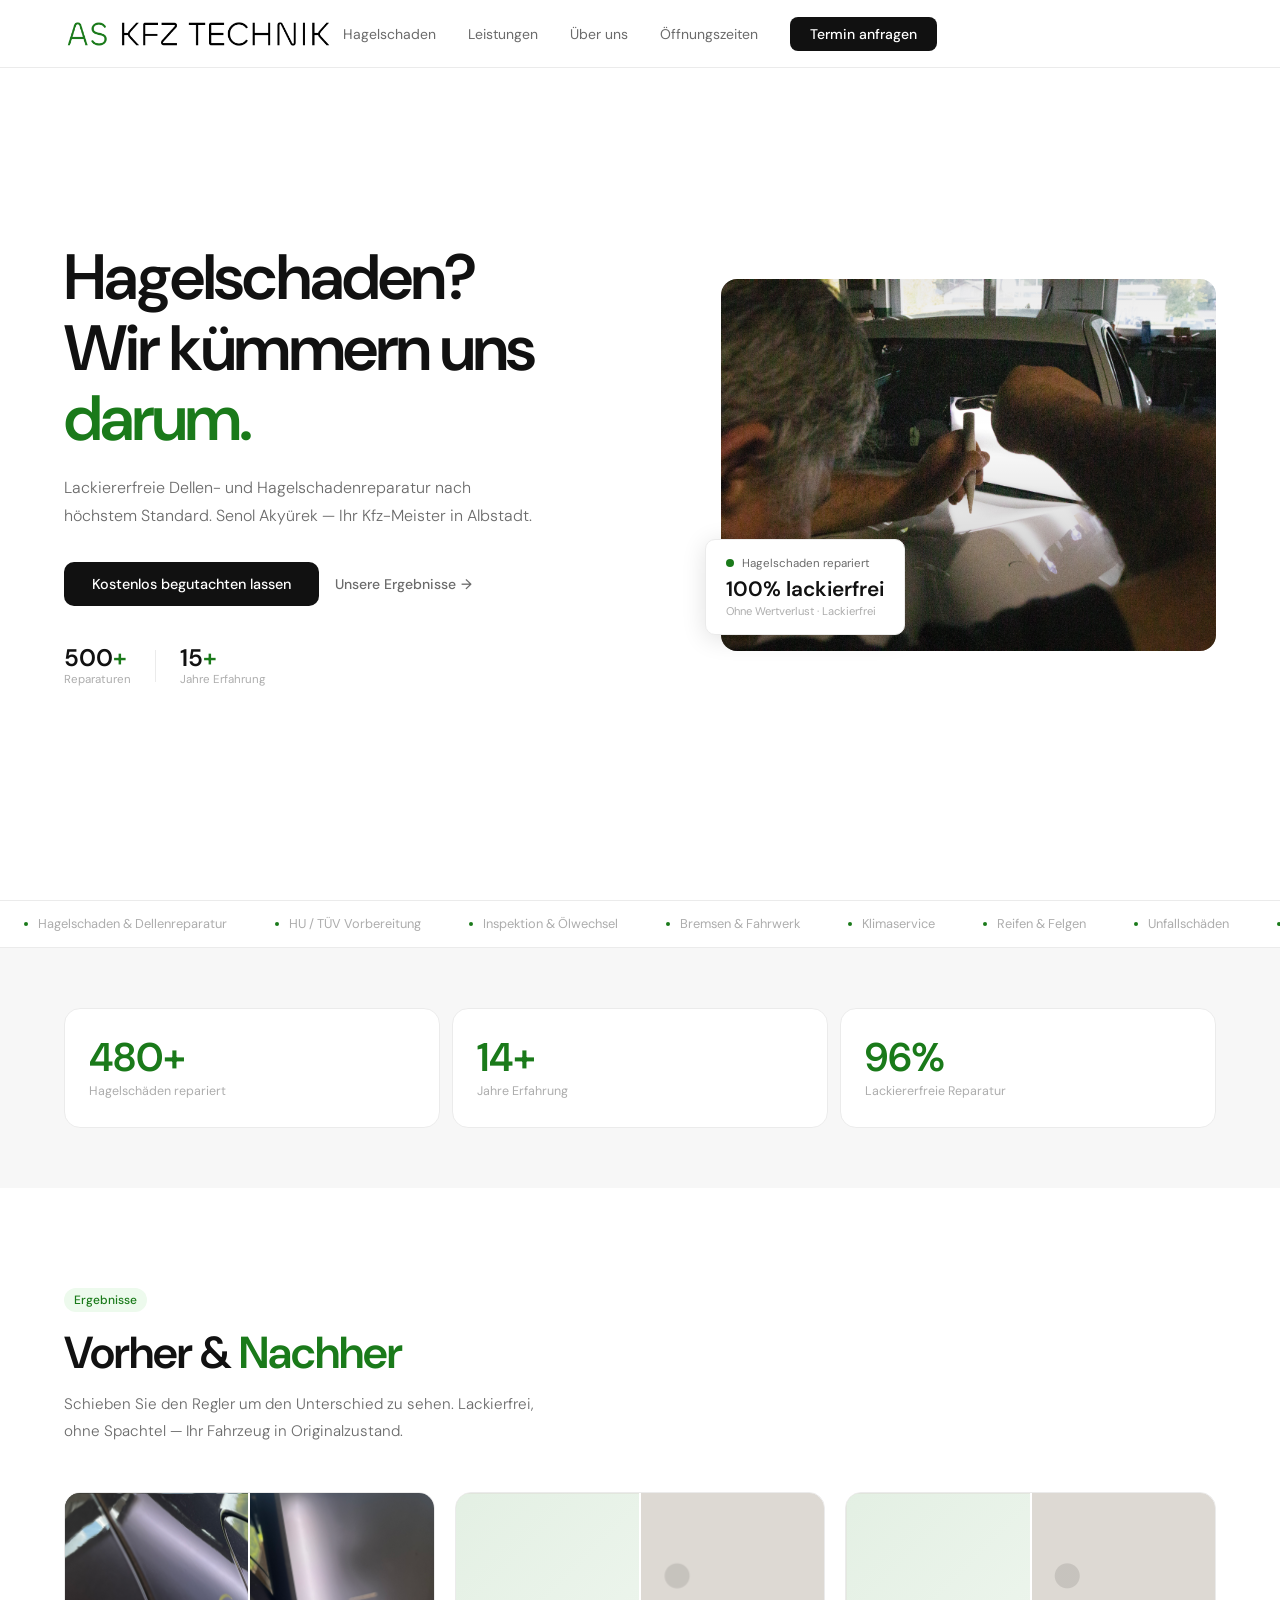
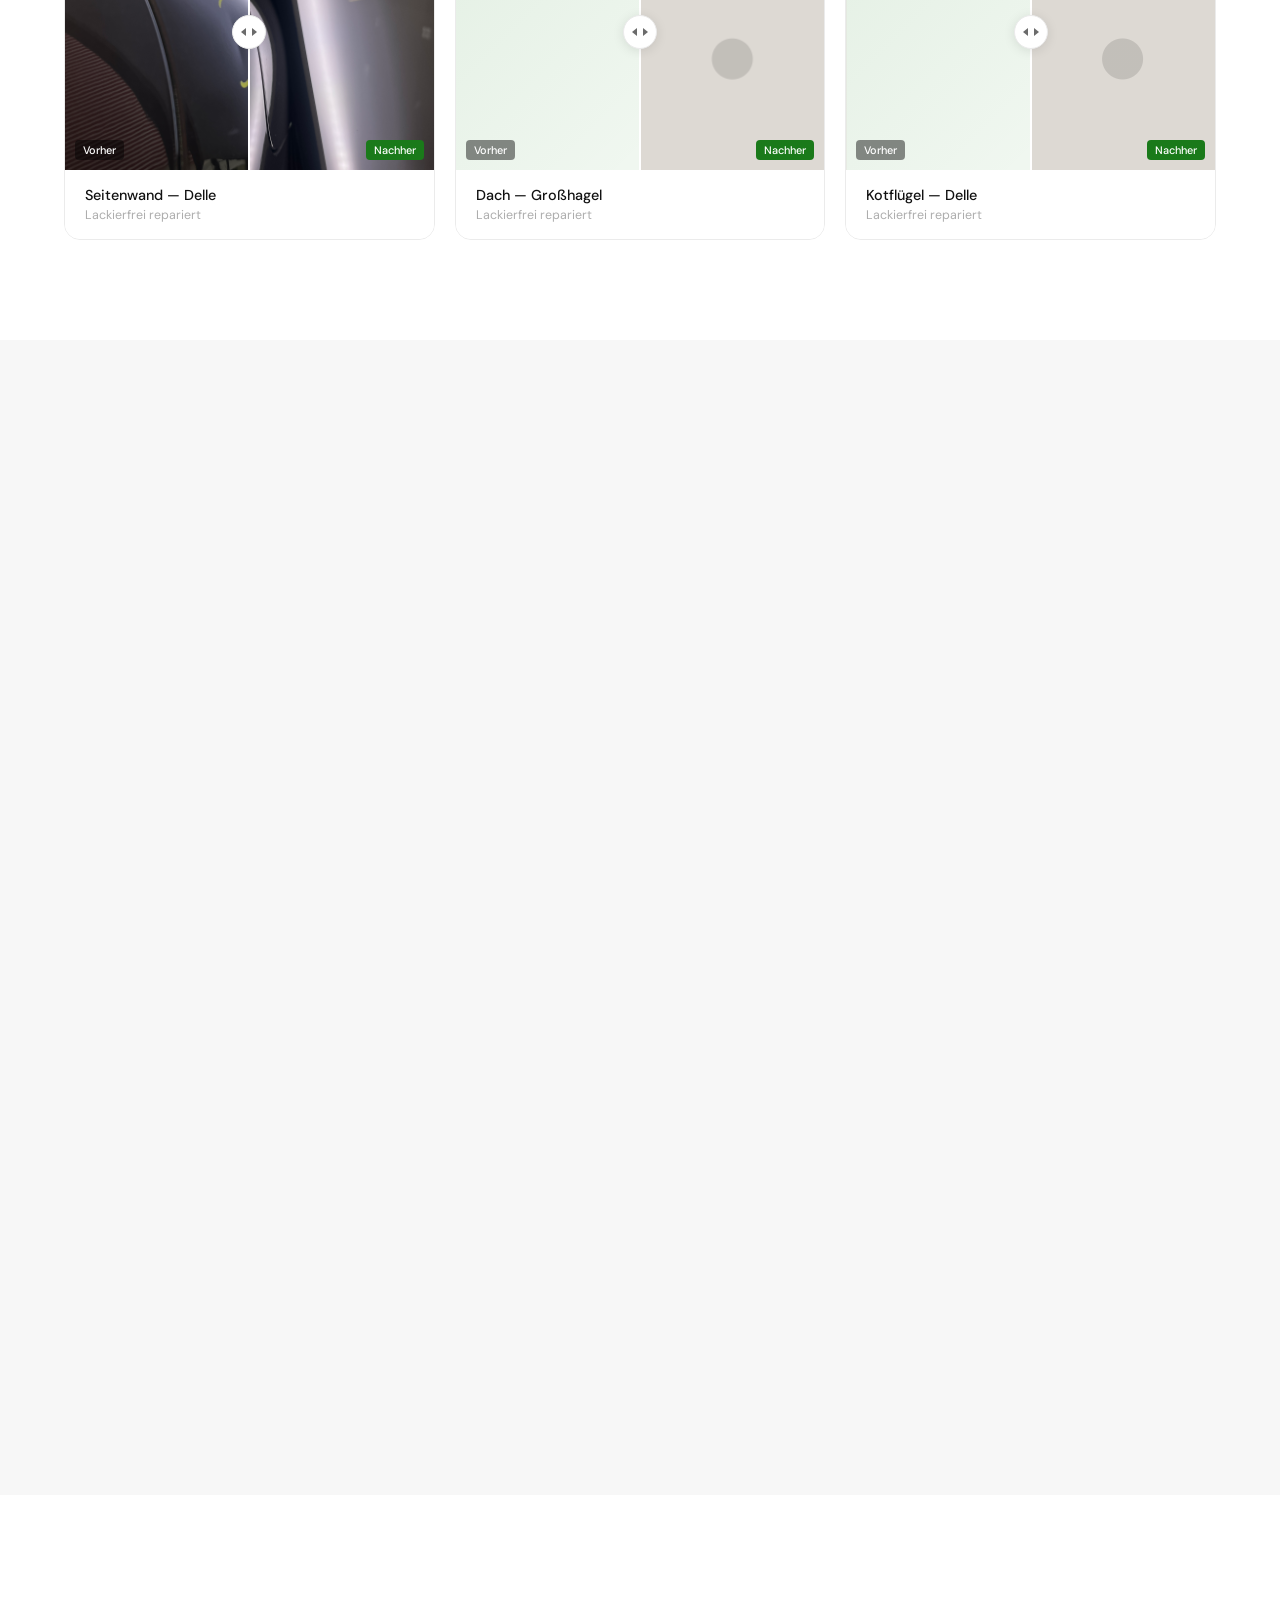
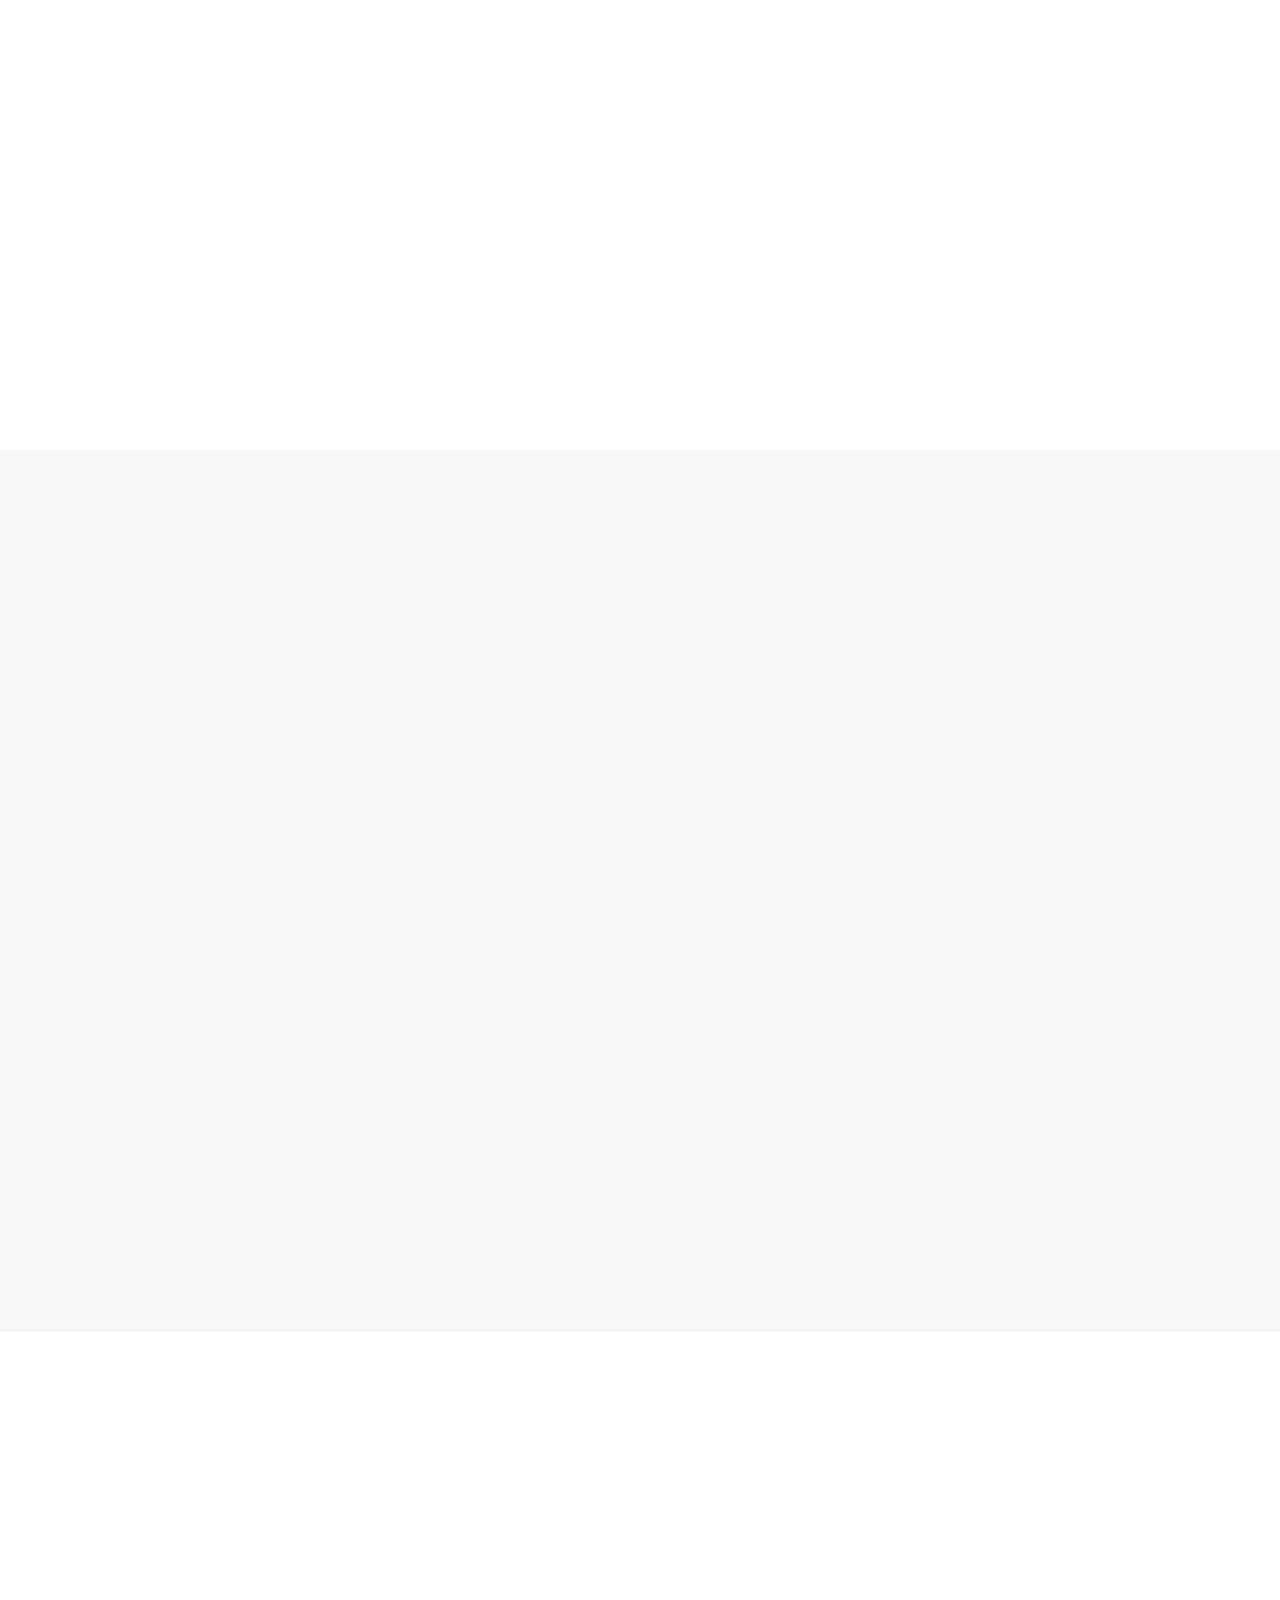
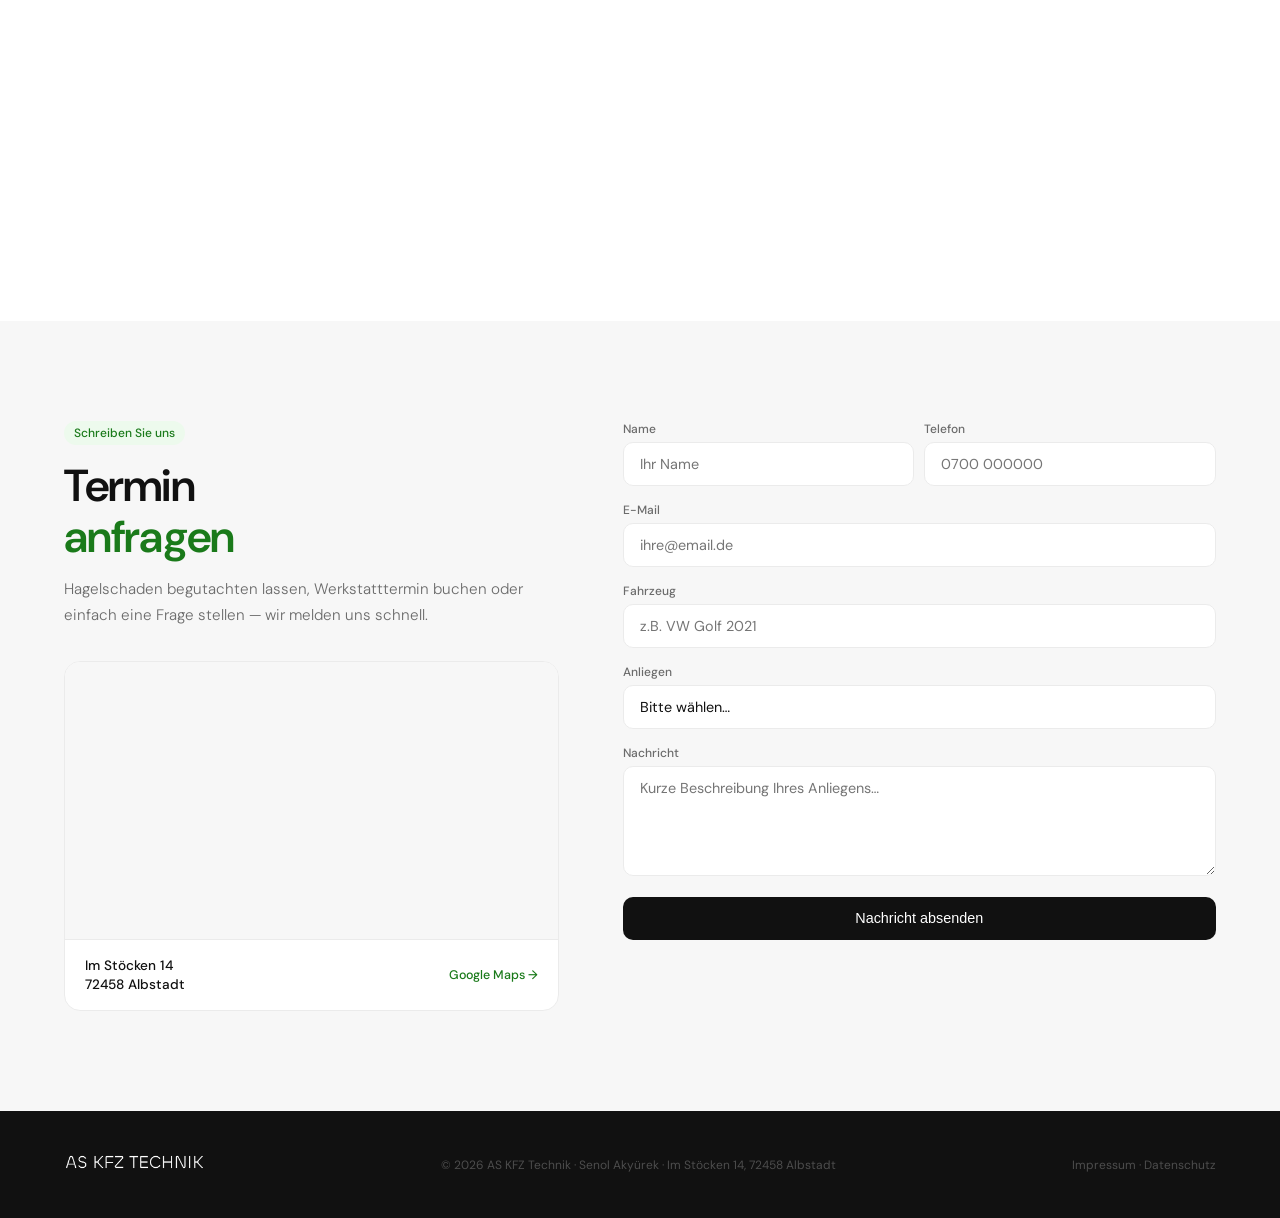
==== commit 9230660c: "Add files via upload" ====
--- a/index.html
+++ b/index.html
@@ -4,13 +4,13 @@
 <meta charset="UTF-8">
 <meta name="viewport" content="width=device-width, initial-scale=1.0">
 <link rel="icon" type="image/svg+xml" href="favicon.svg">
-<meta name="description" content="AS KFZ Technik – Lackiererfreie Hagelschaden- und Dellenreparatur in Albstadt. Kfz-Meister Senol Akyürek. Direkte Versicherungsabrechnung. Kostenlose Begutachtung.">
+<meta name="description" content="AS KFZ Technik – Lackiererfreie Hagelschaden- und Dellenreparatur in Albstadt. Kfz-Meister Senol Akyürek. Kostenlose Begutachtung.">
 <title>AS KFZ Technik – Hagelschaden & Werkstatt Albstadt</title>
 <link href="https://fonts.googleapis.com/css2?family=DM+Sans:ital,opsz,wght@0,9..40,300;0,9..40,400;0,9..40,500;0,9..40,600;1,9..40,300&display=swap" rel="stylesheet">
 <style>
 *, *::before, *::after { box-sizing: border-box; margin: 0; padding: 0; }
 :root {
-  --green: #2ECC2E;
+  --green: #1A7A1A;
   --green-bg: #EDFAED;
   --green-mid: #1a7a1a;
   --black: #111111;
@@ -219,8 +219,15 @@
 }
 .ba-after::before {
   content: ''; position: absolute; inset: 0;
-  background: linear-gradient(135deg, rgba(46,204,46,0.06) 0%, transparent 70%);
-}
+  background: linear-gradient(135deg, rgba(26,122,26,0.06) 0%, transparent 70%);
+}
+.ba-wrap.has-photos .ba-before,
+.ba-wrap.has-photos .ba-after { background: var(--bg); }
+.ba-wrap.has-photos .ba-before img,
+.ba-wrap.has-photos .ba-after img {
+  width: 100%; height: 100%; object-fit: cover; object-position: center; display: block;
+}
+.ba-wrap.has-photos .ba-after::before { display: none; }
 .ba-line { position: absolute; top:0; bottom:0; left:50%; width:2px; background: var(--white); transform: translateX(-50%); z-index:10; }
 .ba-knob {
   position: absolute; top:50%; left:50%;
@@ -270,7 +277,7 @@
 .l-card.featured .l-desc { color: rgba(255,255,255,0.45); }
 .l-num { font-size: 2.5rem; font-weight: 600; color: rgba(0,0,0,0.15); line-height: 1; margin-bottom: 1rem; }
 .l-icon { width: 36px; height: 36px; background: var(--green-bg); border-radius: 8px; display: flex; align-items: center; justify-content: center; margin-bottom: 1rem; }
-.l-card.featured .l-icon { background: rgba(46,204,46,0.12); }
+.l-card.featured .l-icon { background: rgba(26,122,26,0.12); }
 .l-icon svg { width: 18px; height: 18px; stroke: var(--green-mid); }
 .l-card.featured .l-icon svg { stroke: var(--green); }
 .l-title { font-size: 1rem; font-weight: 600; color: var(--black); margin-bottom: 0.5rem; }
@@ -278,7 +285,7 @@
 .l-badge {
   display: inline-flex; align-items: center; gap: 5px;
   margin-top: 1rem; padding: 4px 10px; border-radius: 20px;
-  background: rgba(46,204,46,0.12); font-size: 0.72rem; font-weight: 500; color: var(--green);
+  background: rgba(26,122,26,0.12); font-size: 0.72rem; font-weight: 500; color: var(--green);
 }
 .l-badge::before { content: '✓'; }
 
@@ -384,7 +391,7 @@
 .map-pulse {
   position: absolute; top: 50%; left: 50%; transform: translate(-50%,-50%);
   width: 48px; height: 48px; border-radius: 50%;
-  background: rgba(46,204,46,0.12);
+  background: rgba(26,122,26,0.12);
   animation: puls 2s ease-out infinite;
 }
 @keyframes puls { 0%{transform:translate(-50%,-50%) scale(0.8);opacity:1} 100%{transform:translate(-50%,-50%) scale(2);opacity:0} }
@@ -482,7 +489,6 @@
 <!-- HERO -->
 <section id="hero">
   <div class="hero-left">
-    <div class="hero-chip">Direkte Versicherungsabrechnung</div>
     <h1 class="hero-title">
       Hagelschaden?<br>
       Wir kümmern uns<br>
@@ -525,22 +531,22 @@
 <!-- TICKER -->
 <div class="ticker">
   <div class="ticker-track">
-    <span class="ticker-item"><span class="ticker-dot"></span>Hagelschadenreparatur</span>
-    <span class="ticker-item"><span class="ticker-dot"></span>Versicherungsabrechnung</span>
-    <span class="ticker-item"><span class="ticker-dot"></span>Albstadt</span>
-    <span class="ticker-item"><span class="ticker-dot"></span>Alle Marken</span>
-    <span class="ticker-item"><span class="ticker-dot"></span>Lackiererfreie Reparatur</span>
-    <span class="ticker-item"><span class="ticker-dot"></span>TÜV Vorbereitung</span>
+    <span class="ticker-item"><span class="ticker-dot"></span>Hagelschaden &amp; Dellenreparatur</span>
+    <span class="ticker-item"><span class="ticker-dot"></span>HU / TÜV Vorbereitung</span>
+    <span class="ticker-item"><span class="ticker-dot"></span>Inspektion &amp; Ölwechsel</span>
     <span class="ticker-item"><span class="ticker-dot"></span>Bremsen & Fahrwerk</span>
-    <span class="ticker-item"><span class="ticker-dot"></span>Kfz-Meisterbetrieb</span>
-    <span class="ticker-item"><span class="ticker-dot"></span>Hagelschadenreparatur</span>
-    <span class="ticker-item"><span class="ticker-dot"></span>Versicherungsabrechnung</span>
-    <span class="ticker-item"><span class="ticker-dot"></span>Albstadt</span>
-    <span class="ticker-item"><span class="ticker-dot"></span>Alle Marken</span>
-    <span class="ticker-item"><span class="ticker-dot"></span>Lackiererfreie Reparatur</span>
-    <span class="ticker-item"><span class="ticker-dot"></span>TÜV Vorbereitung</span>
+    <span class="ticker-item"><span class="ticker-dot"></span>Klimaservice</span>
+    <span class="ticker-item"><span class="ticker-dot"></span>Reifen &amp; Felgen</span>
+    <span class="ticker-item"><span class="ticker-dot"></span>Unfallschäden</span>
+    <span class="ticker-item"><span class="ticker-dot"></span>Allgemeine Reparaturen</span>
+    <span class="ticker-item"><span class="ticker-dot"></span>Hagelschaden &amp; Dellenreparatur</span>
+    <span class="ticker-item"><span class="ticker-dot"></span>HU / TÜV Vorbereitung</span>
+    <span class="ticker-item"><span class="ticker-dot"></span>Inspektion &amp; Ölwechsel</span>
     <span class="ticker-item"><span class="ticker-dot"></span>Bremsen & Fahrwerk</span>
-    <span class="ticker-item"><span class="ticker-dot"></span>Kfz-Meisterbetrieb</span>
+    <span class="ticker-item"><span class="ticker-dot"></span>Klimaservice</span>
+    <span class="ticker-item"><span class="ticker-dot"></span>Reifen &amp; Felgen</span>
+    <span class="ticker-item"><span class="ticker-dot"></span>Unfallschäden</span>
+    <span class="ticker-item"><span class="ticker-dot"></span>Allgemeine Reparaturen</span>
   </div>
 </div>
 
@@ -562,14 +568,14 @@
   </div>
   <div class="ba-grid">
     <div class="ba-card r d1">
-      <div class="ba-wrap" id="ba1">
-        <div class="ba-before"></div>
-        <div class="ba-after" id="ba1a"></div>
+      <div class="ba-wrap has-photos" id="ba1">
+        <div class="ba-before"><img src="Nachher.jpeg" alt="Fahrzeugseite nach der lackierfreien Dellenreparatur"></div>
+        <div class="ba-after" id="ba1a"><img src="Vorher.jpeg" alt="Delle an der Fahrzeugseite vor der Reparatur"></div>
         <div class="ba-line" id="ba1d"></div>
         <div class="ba-knob" id="ba1h"></div>
         <span class="ba-tag-b">Vorher</span><span class="ba-tag-a">Nachher</span>
       </div>
-      <div class="ba-info"><div class="ba-info-t">Motorhaube — Hagelschaden</div><div class="ba-info-s">Lackierfrei repariert</div></div>
+      <div class="ba-info"><div class="ba-info-t">Seitenwand — Delle</div><div class="ba-info-s">Lackierfrei repariert</div></div>
     </div>
     <div class="ba-card r d2">
       <div class="ba-wrap" id="ba2">
@@ -608,7 +614,6 @@
       </div>
       <div class="l-title">Hagelschaden & Dellenreparatur</div>
       <p class="l-desc">Lackiererfreie Dellen-Reparatur — schonend, schnell, ohne Wertverlust. Kostenlose Begutachtung. Wir rechnen direkt mit Ihrer Versicherung ab.</p>
-      <span class="l-badge">Direkte Versicherungsabrechnung</span>
     </div>
     <div class="l-card r d2">
       <div class="l-num">02</div>
@@ -695,12 +700,6 @@
     <div class="eyebrow">Ihr Meisterbetrieb</div>
     <h2 class="section-h">Senol <em>Akyürek</em></h2>
     <p class="about-text">Als Inhaber und Kfz-Meister stehe ich persönlich für jede Reparatur ein. Kein Callcenter, kein Zwischenhändler — Sie sprechen direkt mit mir.<br><br>Mein Spezialgebiet ist die lackiererfreie Dellen- und Hagelschadenreparatur. Mit moderner Technik und Erfahrung aus hunderten Fällen bringe ich Ihr Fahrzeug zurück in den Originalzustand.</p>
-    <div class="about-stats">
-      <div class="a-stat"><div class="a-stat-n">15<span>+</span></div><div class="a-stat-l">Jahre Erfahrung</div></div>
-      <div class="a-stat"><div class="a-stat-n">✓</div><div class="a-stat-l">Zertifiziert</div></div>
-      <div class="a-stat"><div class="a-stat-n">Alle</div><div class="a-stat-l">Marken & Modelle</div></div>
-      <div class="a-stat"><div class="a-stat-n">Fair</div><div class="a-stat-l">Festpreise</div></div>
-    </div>
   </div>
 </section>
 
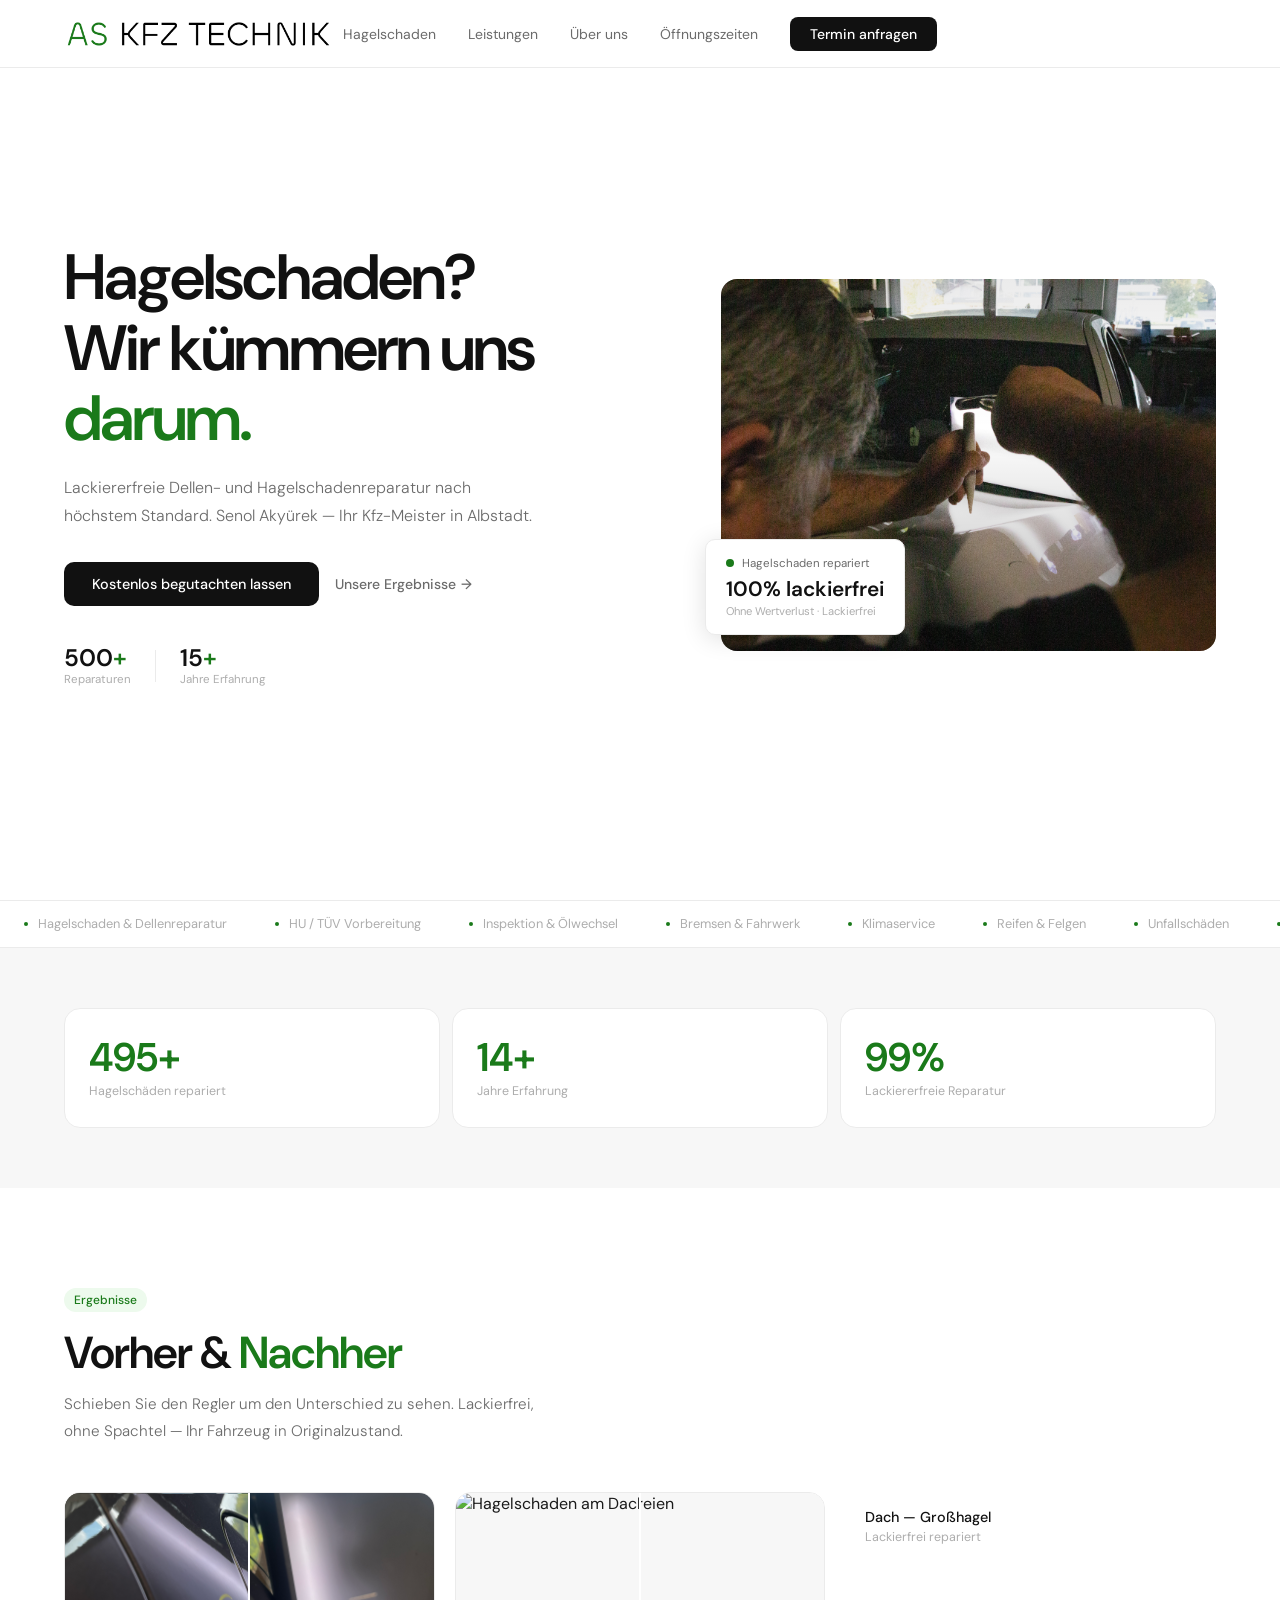
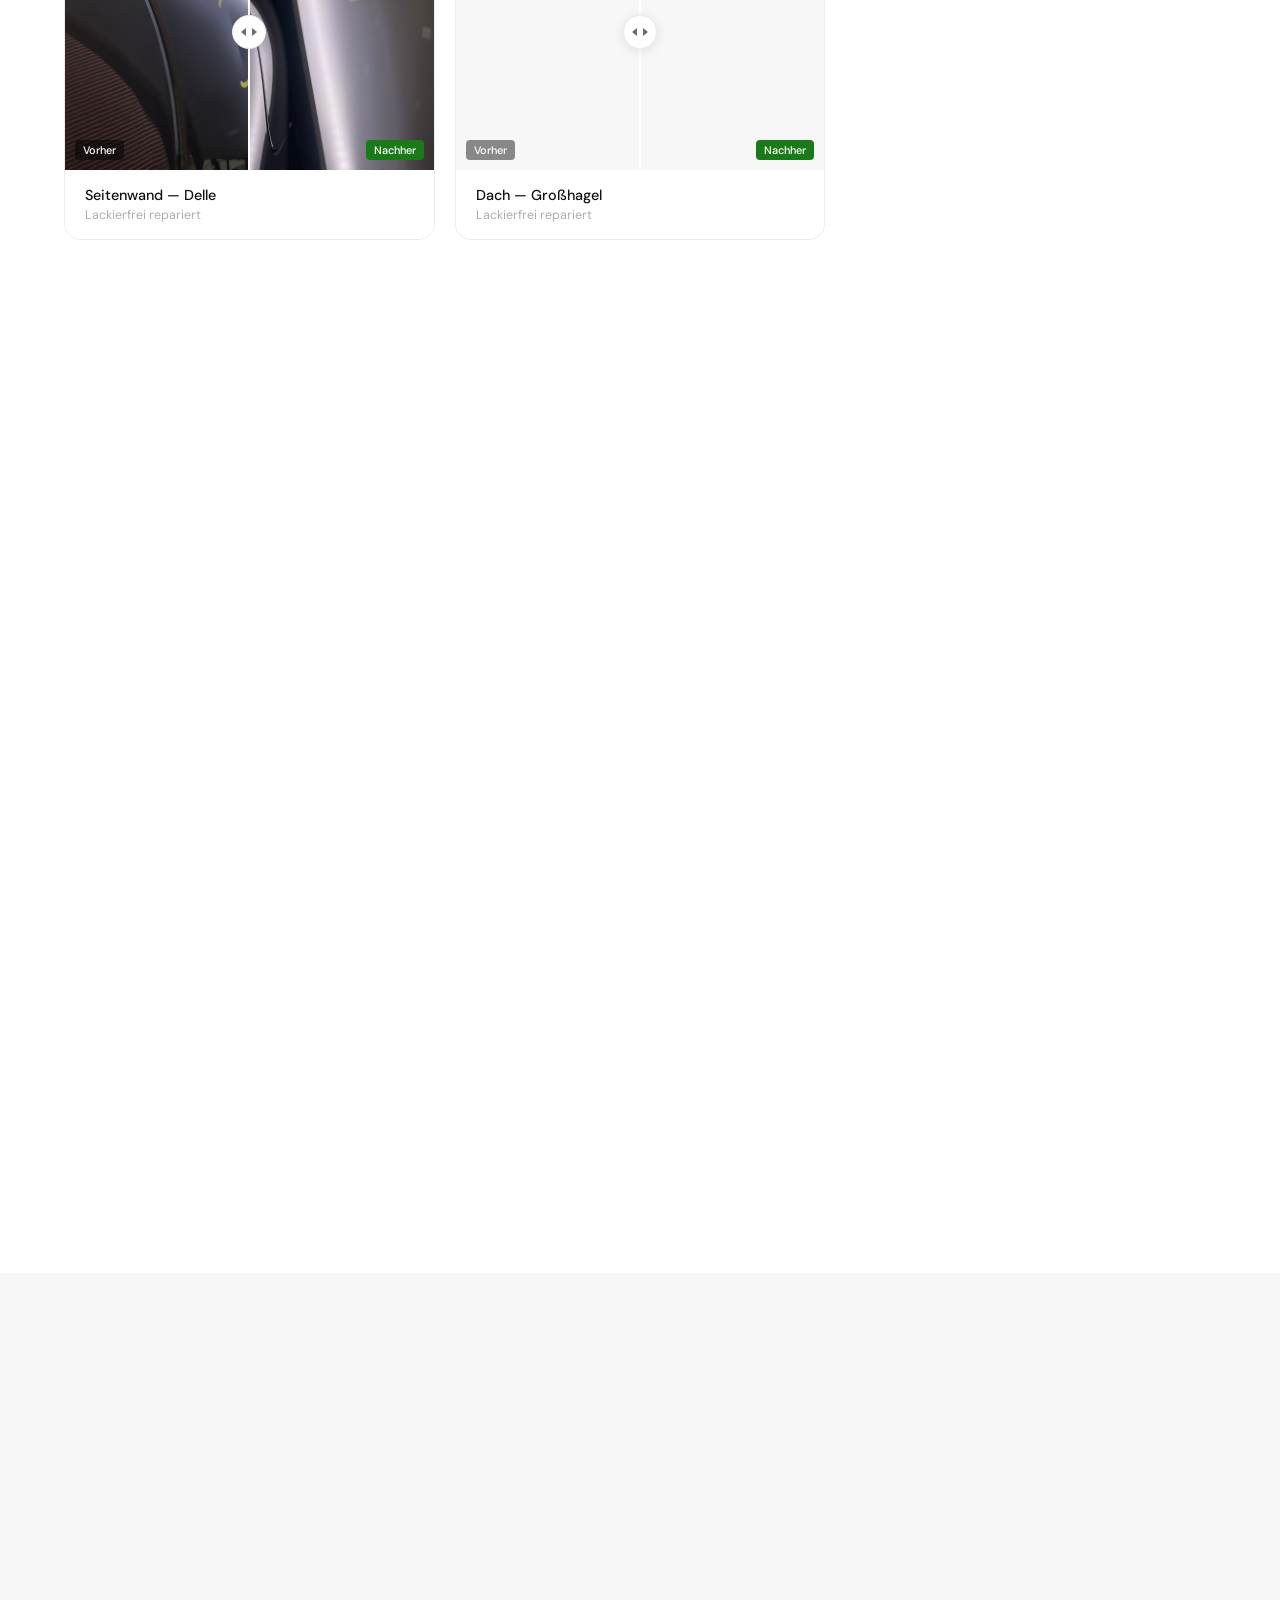
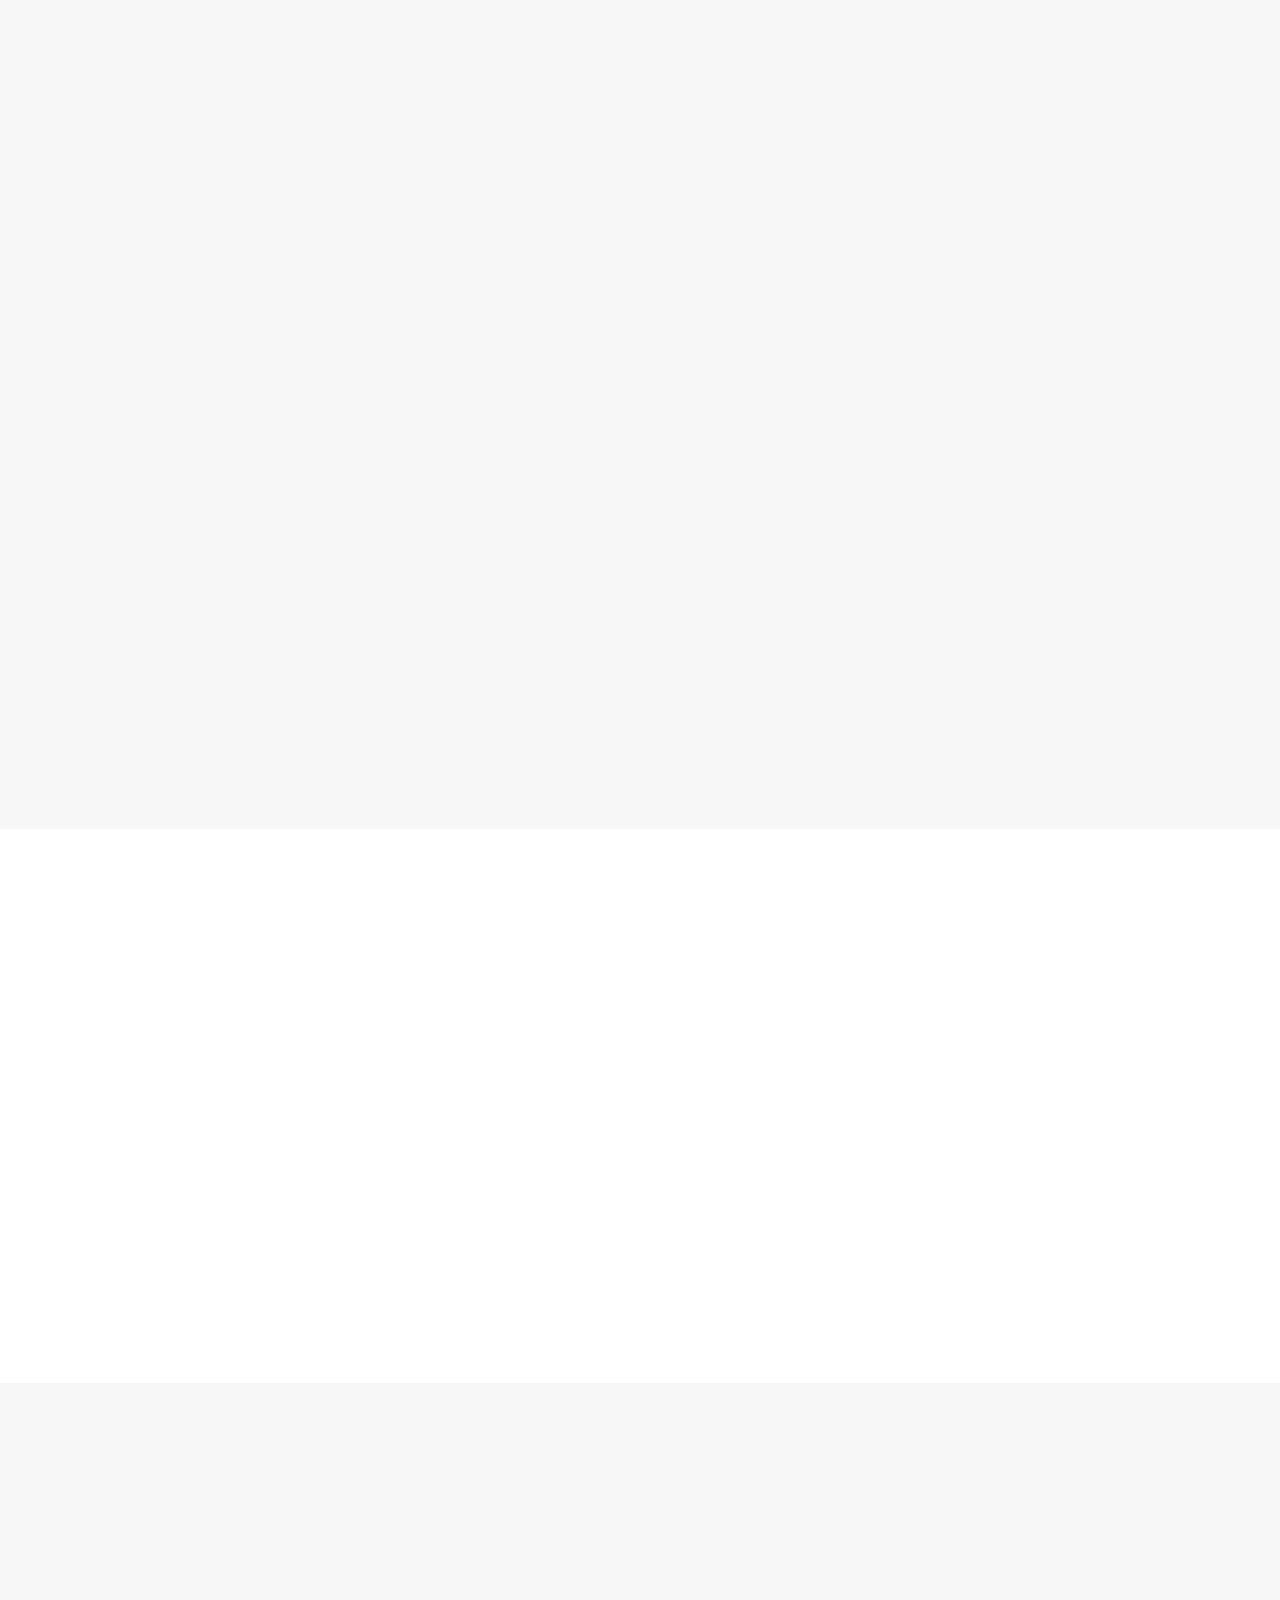
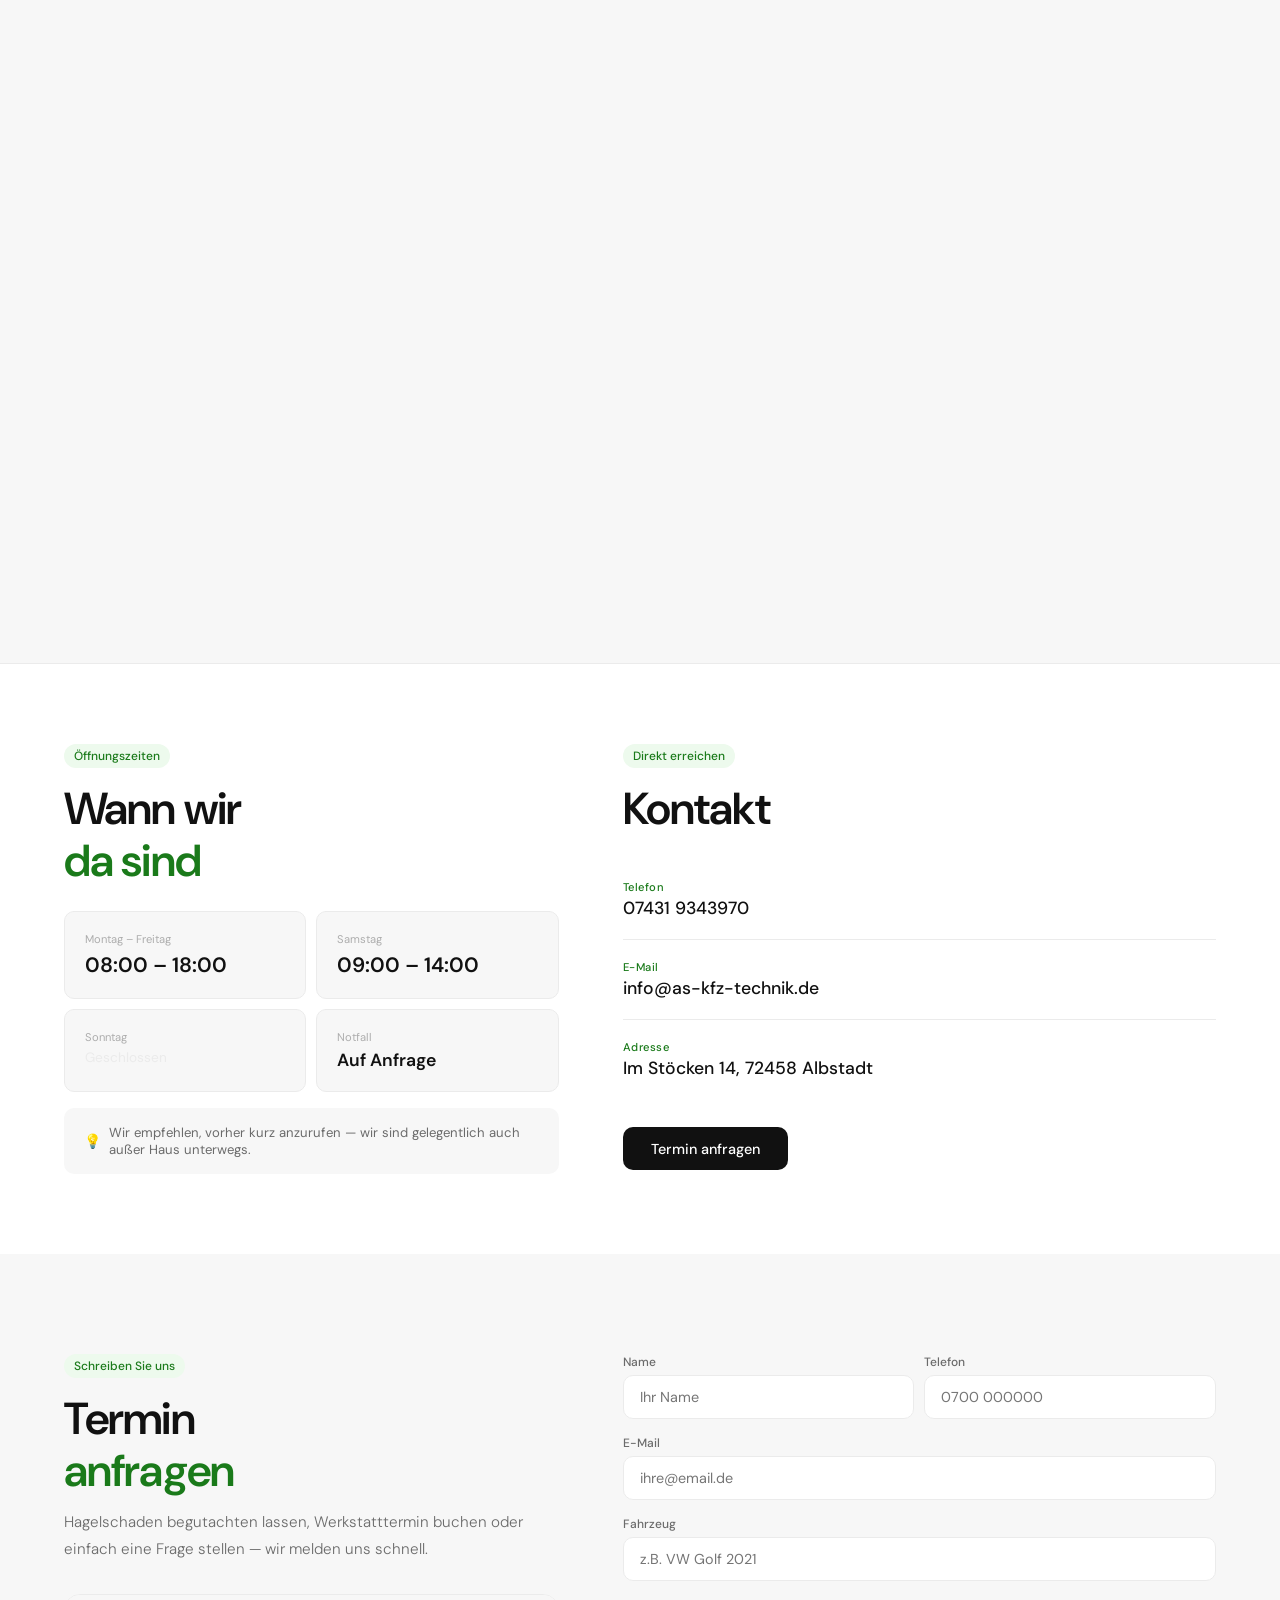
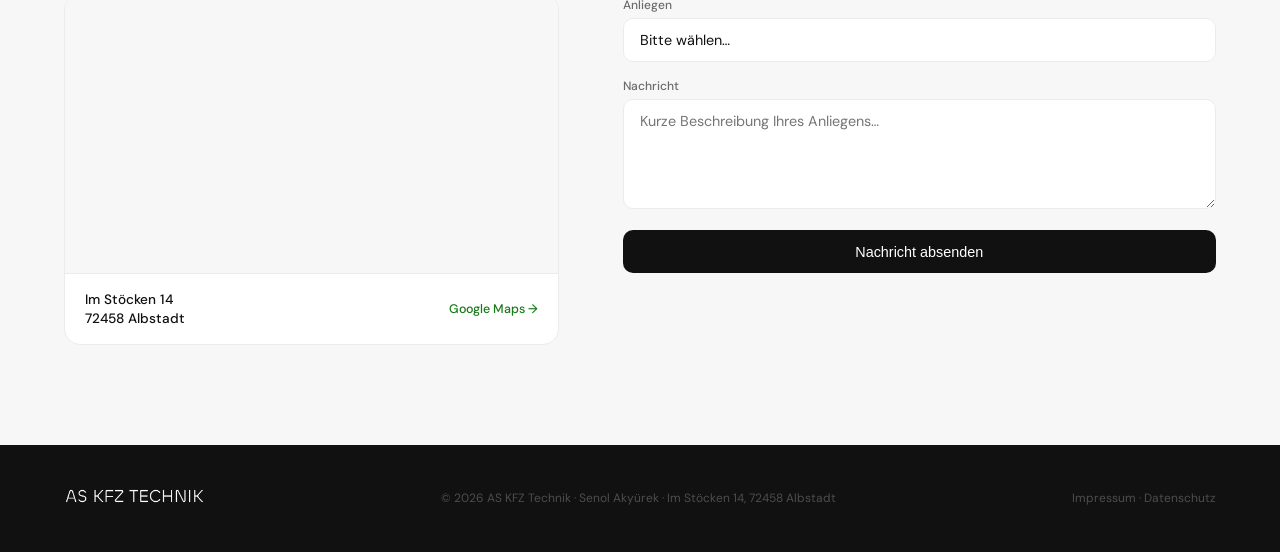
==== commit 9943bb49: "Update index.html Vorher Nachher 2 BMW M2" ====
--- a/index.html
+++ b/index.html
@@ -577,14 +577,16 @@
       </div>
       <div class="ba-info"><div class="ba-info-t">Seitenwand — Delle</div><div class="ba-info-s">Lackierfrei repariert</div></div>
     </div>
-    <div class="ba-card r d2">
-      <div class="ba-wrap" id="ba2">
-        <div class="ba-before"></div>
-        <div class="ba-after" id="ba2a"></div>
+       <div class="ba-card r d2">
+      <div class="ba-wrap has-photos" id="ba2">
+        <div class="ba-before"><img src="Nachher2.jpeg" alt="Dach nach der lackierfreien Hagelschadenreparatur"></div>
+        <div class="ba-after" id="ba2a"><img src="Vorher2.jpeg" alt="Hagelschaden am Dach vor der Reparatur"></div>
         <div class="ba-line" id="ba2d"></div>
         <div class="ba-knob" id="ba2h"></div>
         <span class="ba-tag-b">Vorher</span><span class="ba-tag-a">Nachher</span>
       </div>
+      <div class="ba-info"><div class="ba-info-t">Dach — Großhagel</div><div class="ba-info-s">Lackierfrei repariert</div></div>
+    </div>
       <div class="ba-info"><div class="ba-info-t">Dach — Großhagel</div><div class="ba-info-s">Lackierfrei repariert</div></div>
     </div>
     <div class="ba-card r d3">
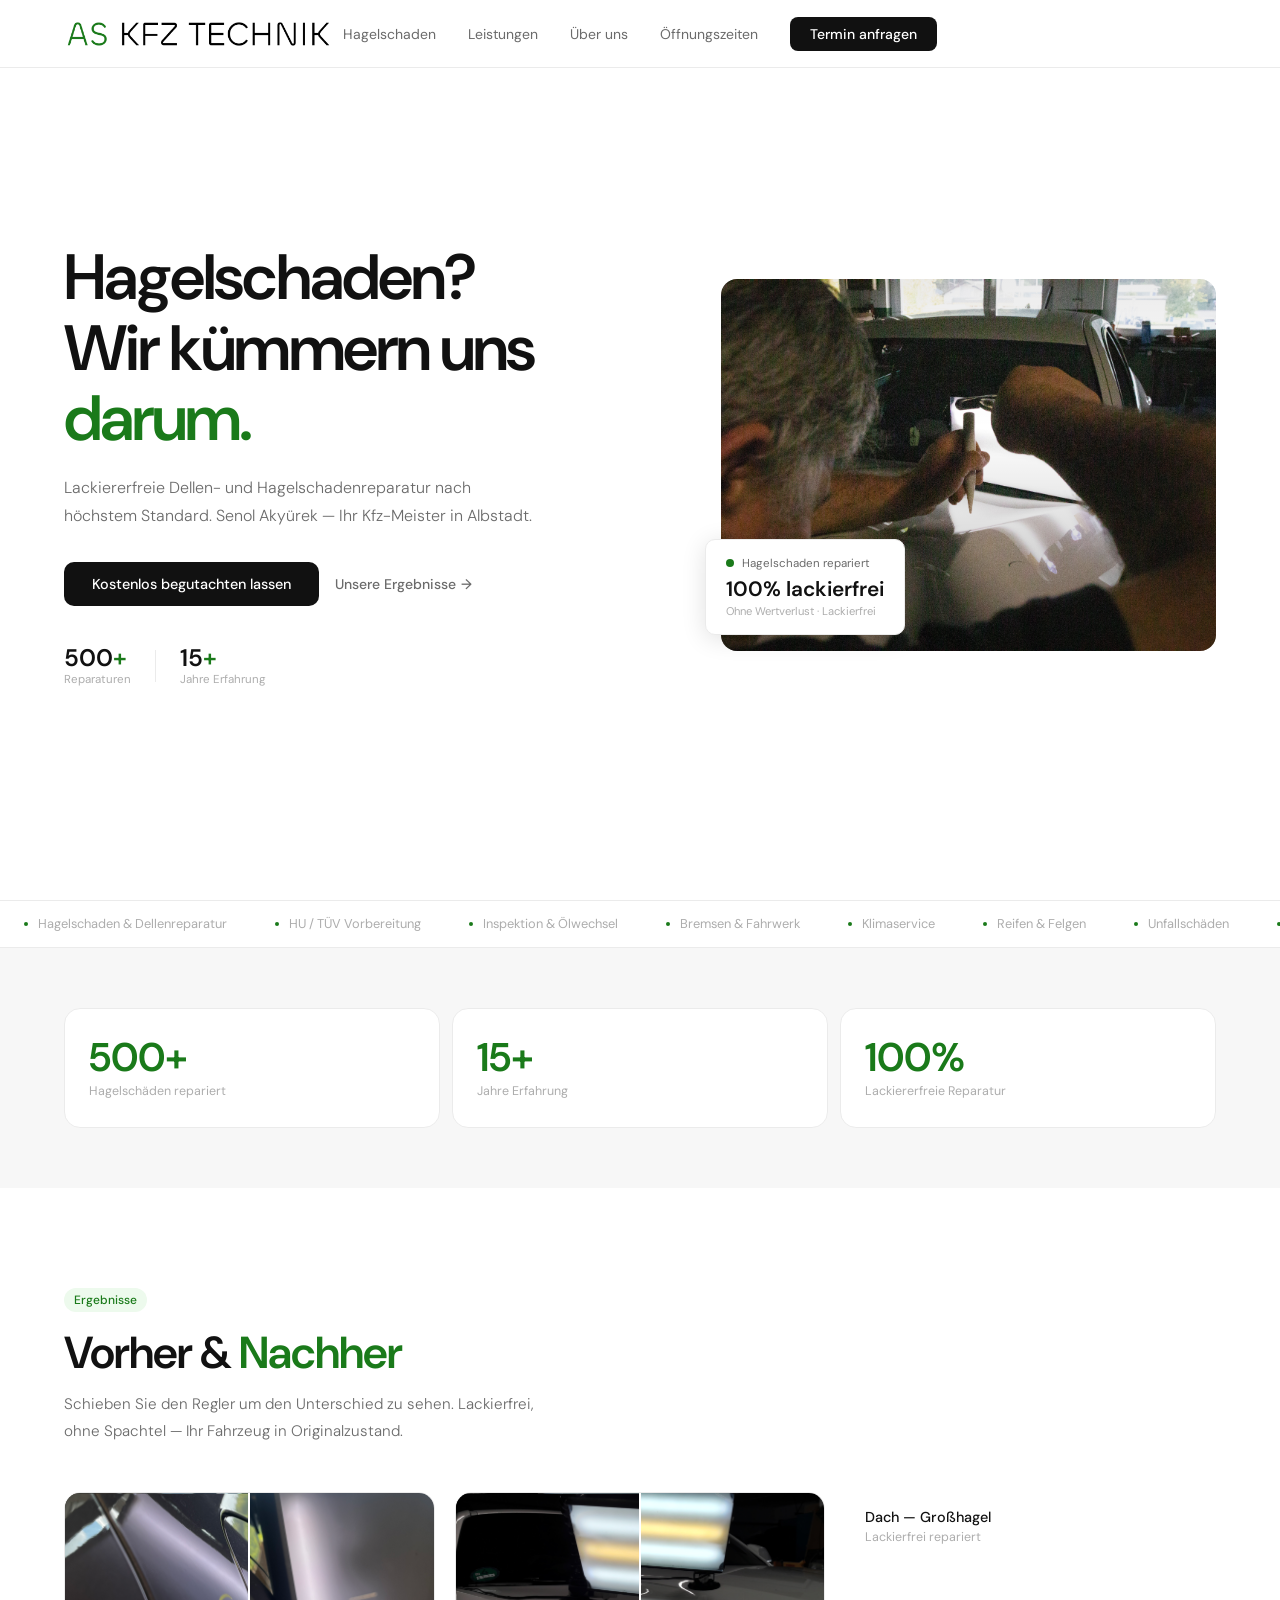
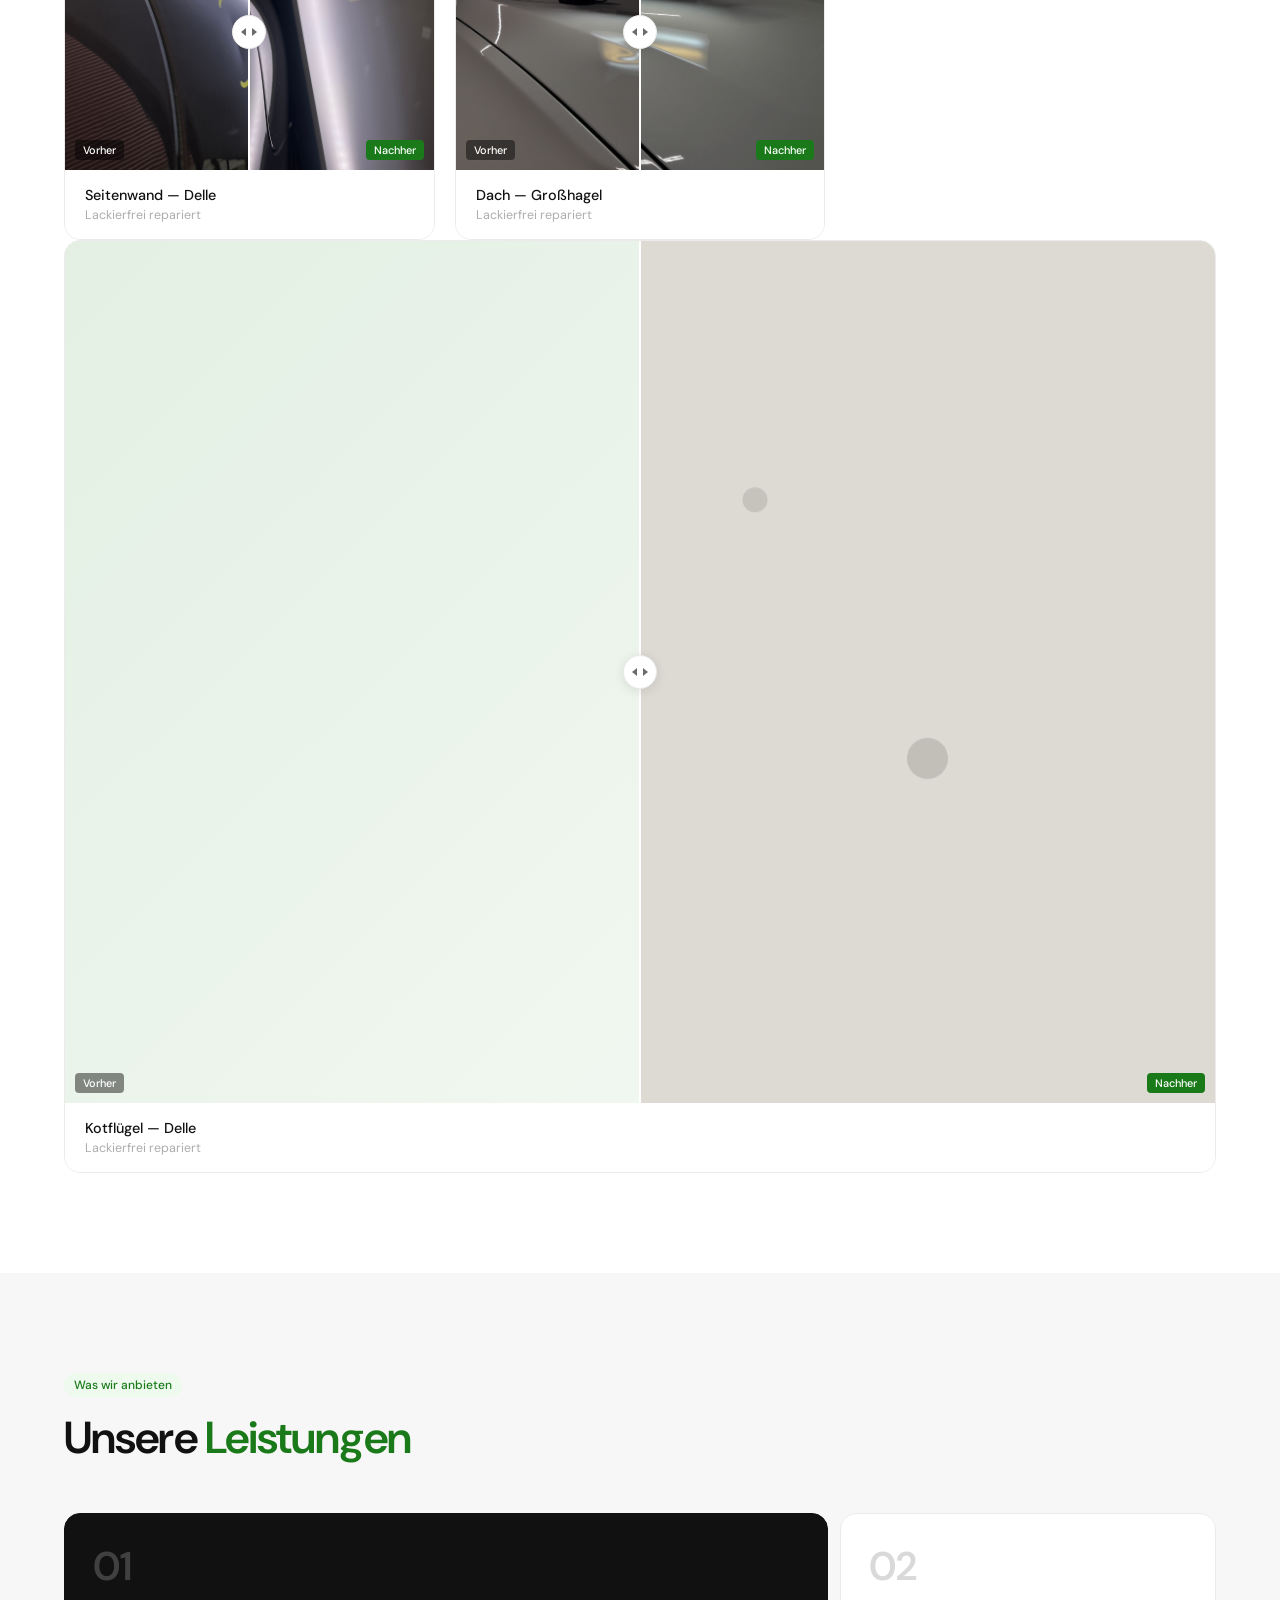
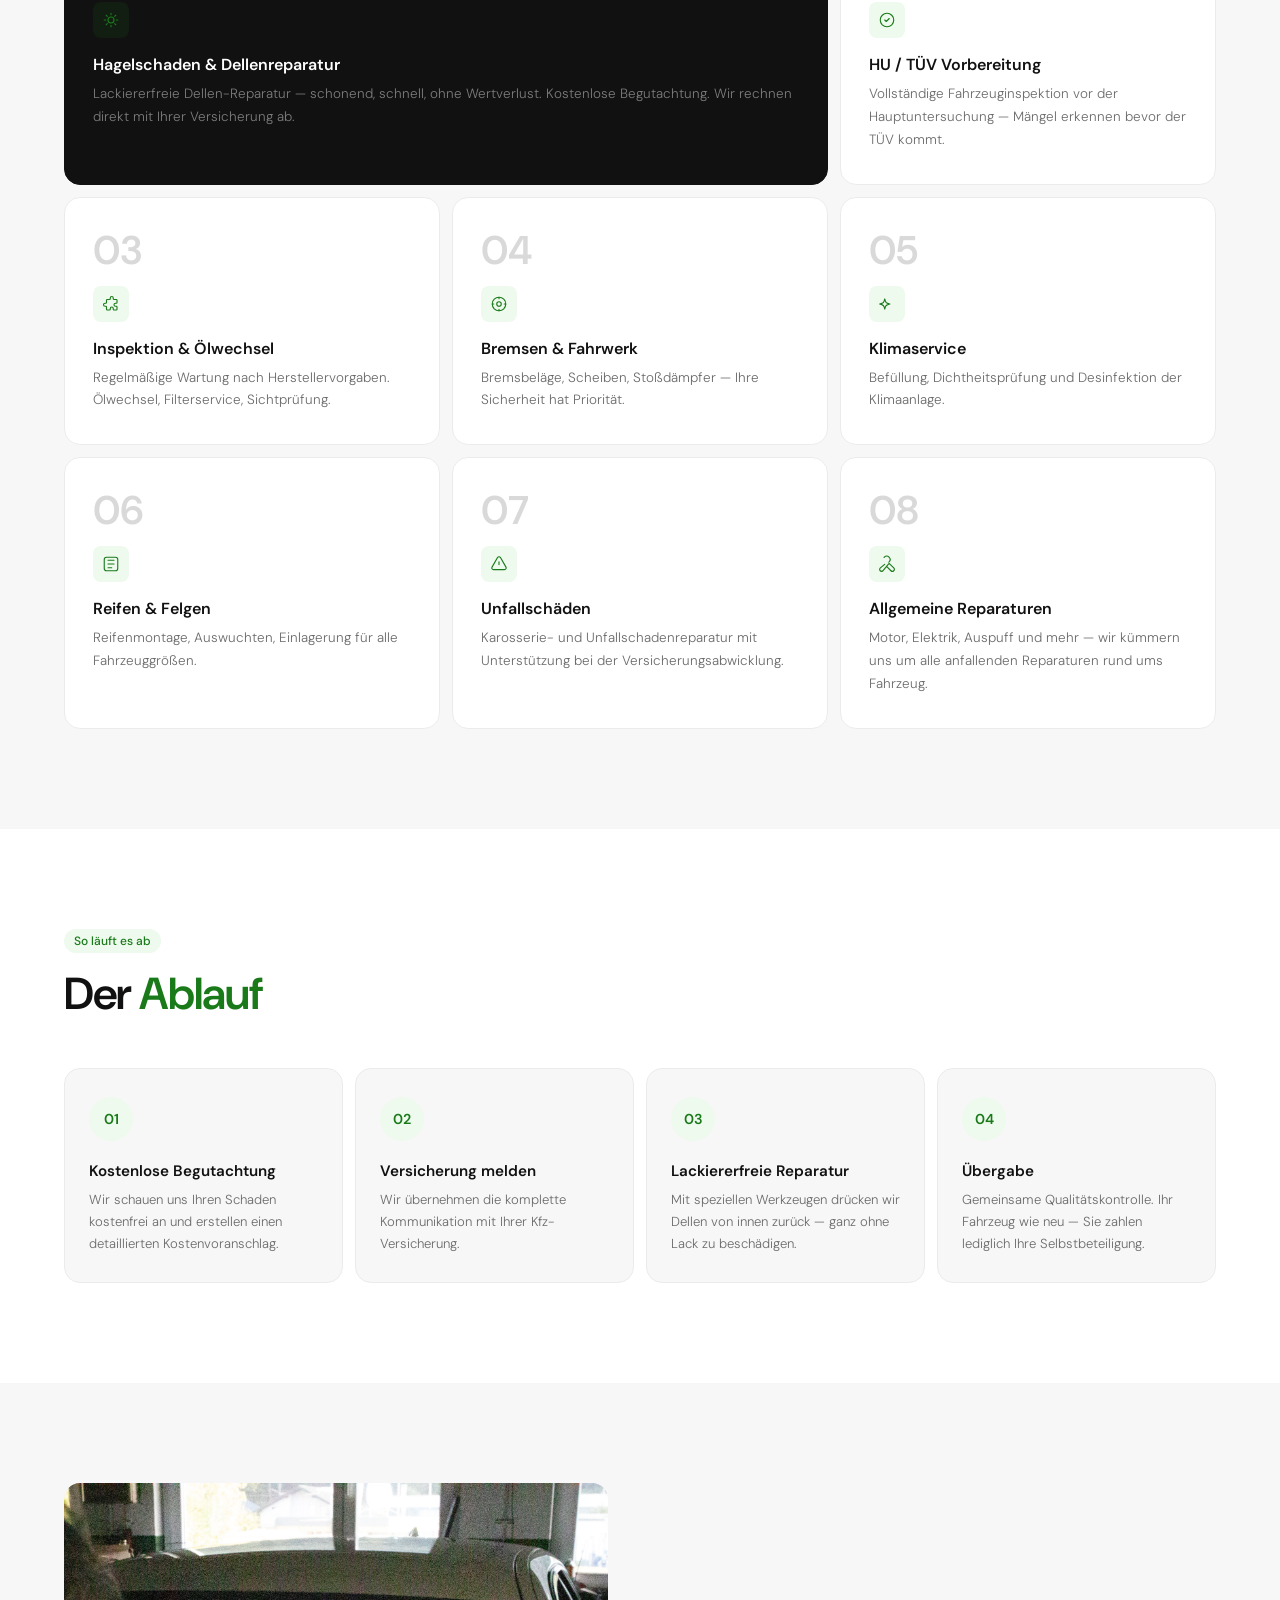
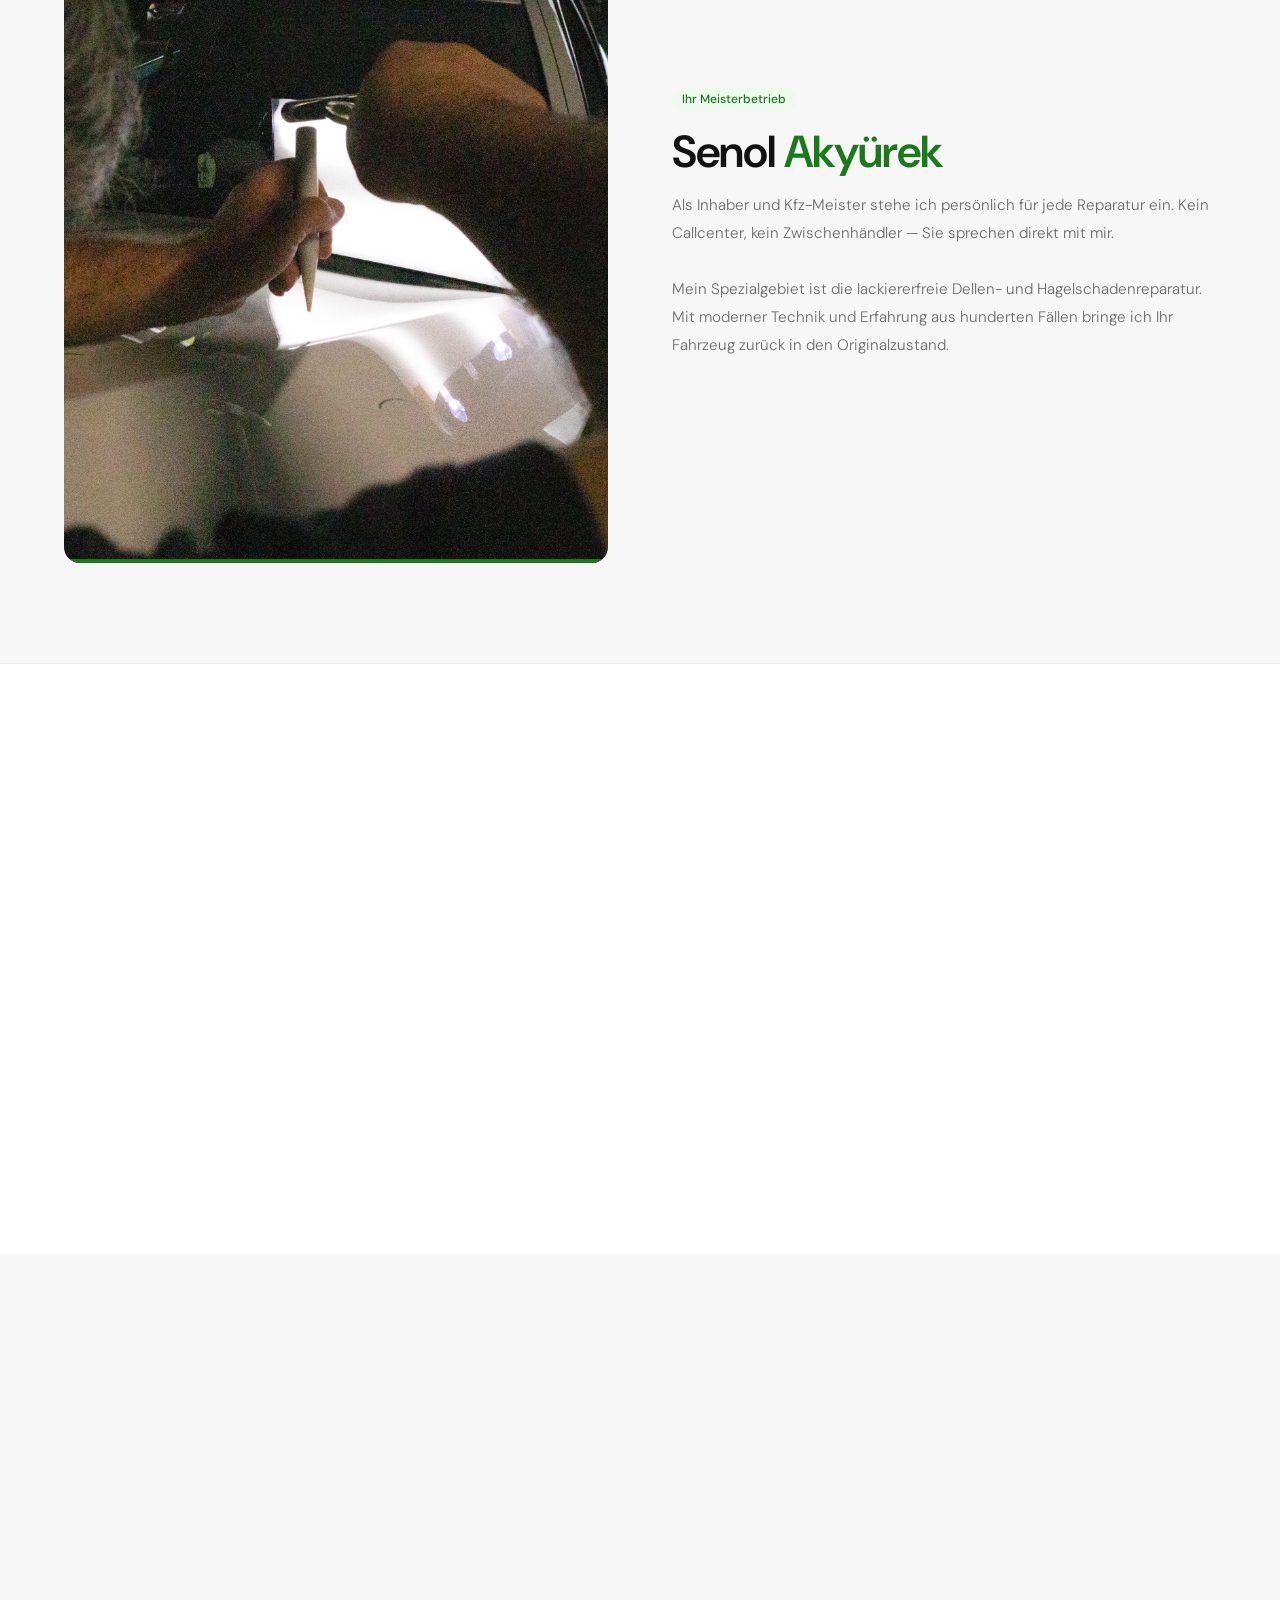
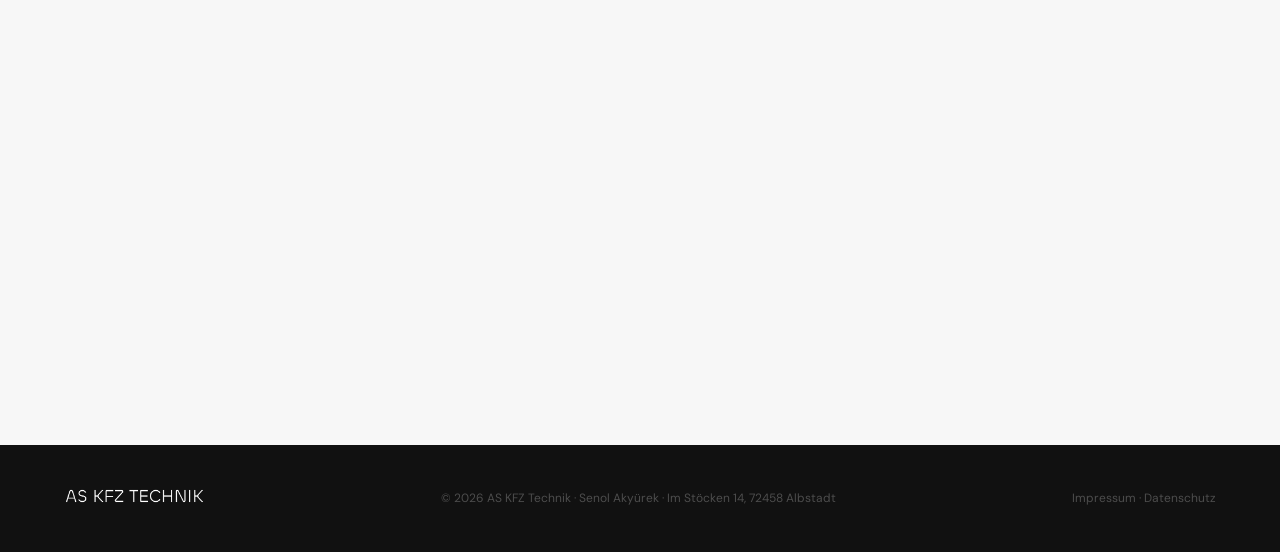
==== commit f51c3851: "Update index.html" ====
--- a/index.html
+++ b/index.html
@@ -579,8 +579,8 @@
     </div>
        <div class="ba-card r d2">
       <div class="ba-wrap has-photos" id="ba2">
-        <div class="ba-before"><img src="Nachher2.jpeg" alt="Dach nach der lackierfreien Hagelschadenreparatur"></div>
-        <div class="ba-after" id="ba2a"><img src="Vorher2.jpeg" alt="Hagelschaden am Dach vor der Reparatur"></div>
+        <div class="ba-before"><img src="Nachher2.jpg" alt="Dach nach der lackierfreien Hagelschadenreparatur"></div>
+        <div class="ba-after" id="ba2a"><img src="Vorher2.jpg" alt="Hagelschaden am Dach vor der Reparatur"></div>
         <div class="ba-line" id="ba2d"></div>
         <div class="ba-knob" id="ba2h"></div>
         <span class="ba-tag-b">Vorher</span><span class="ba-tag-a">Nachher</span>
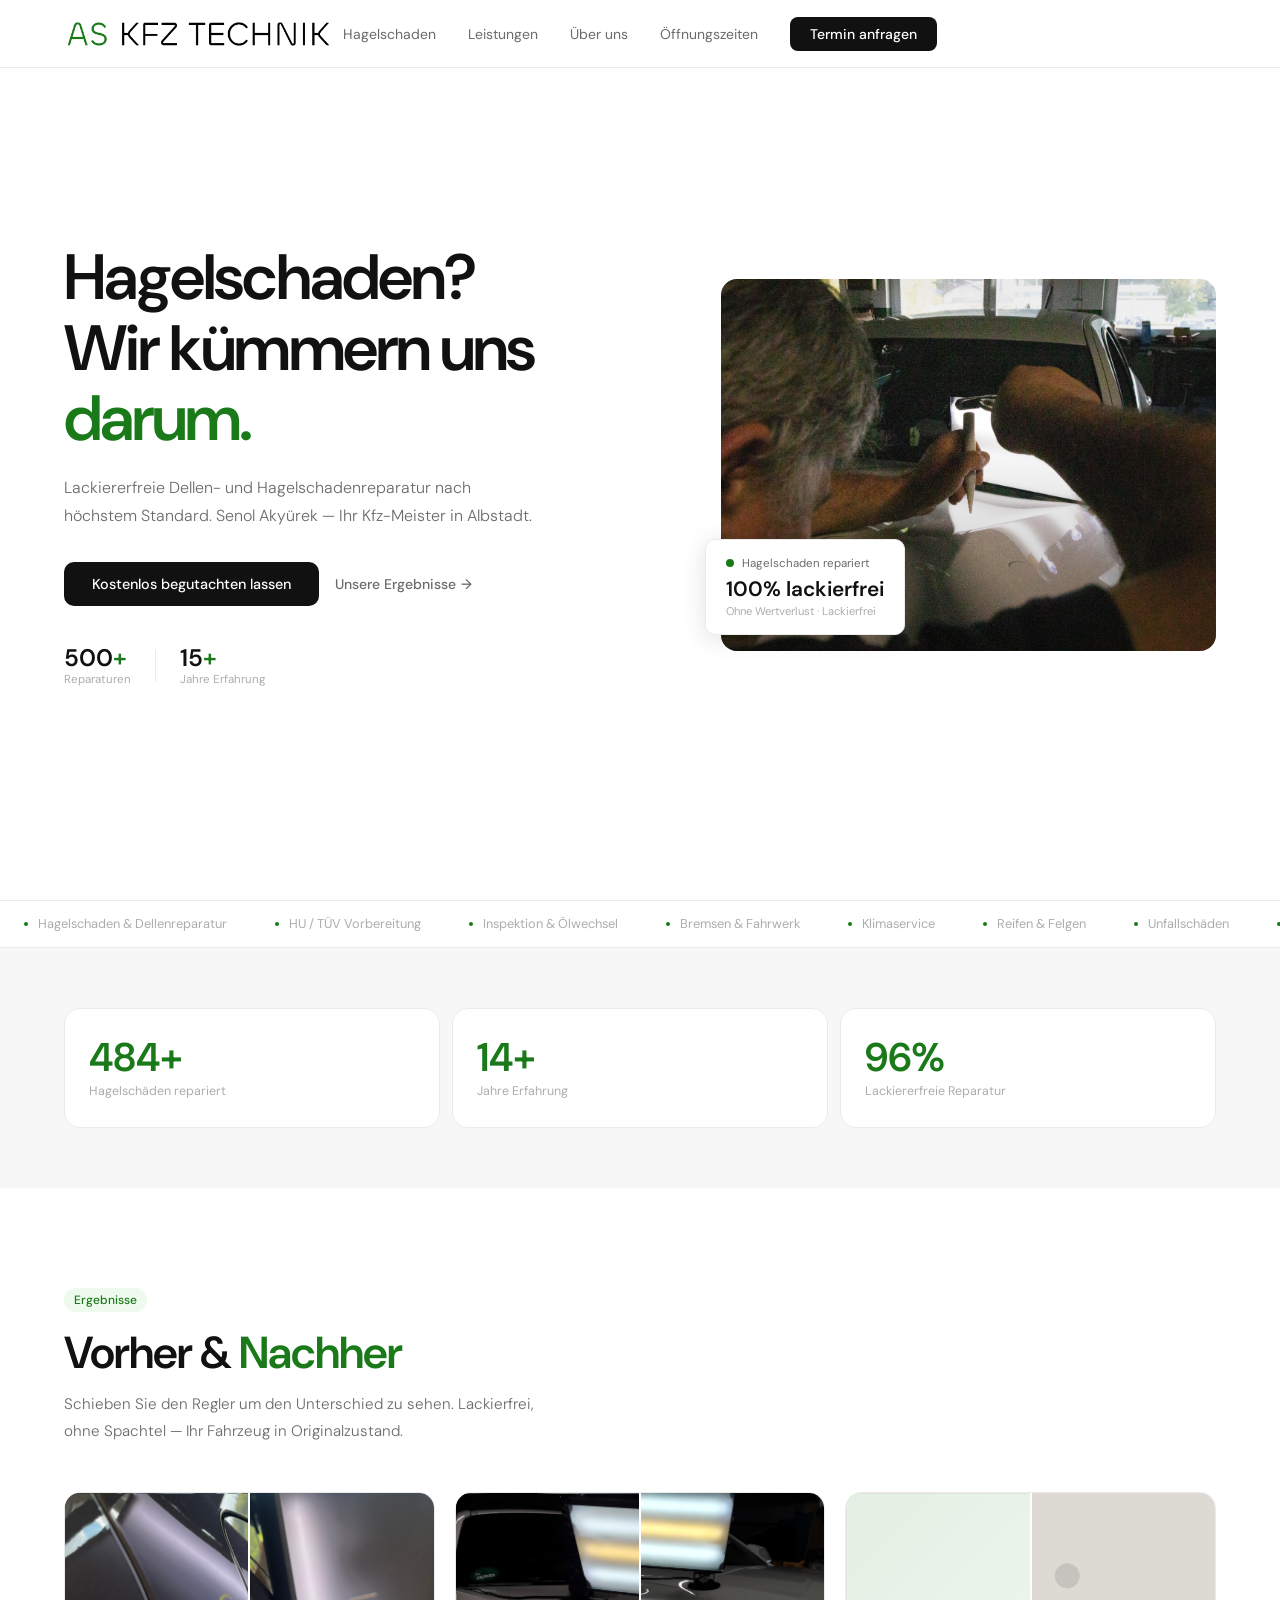
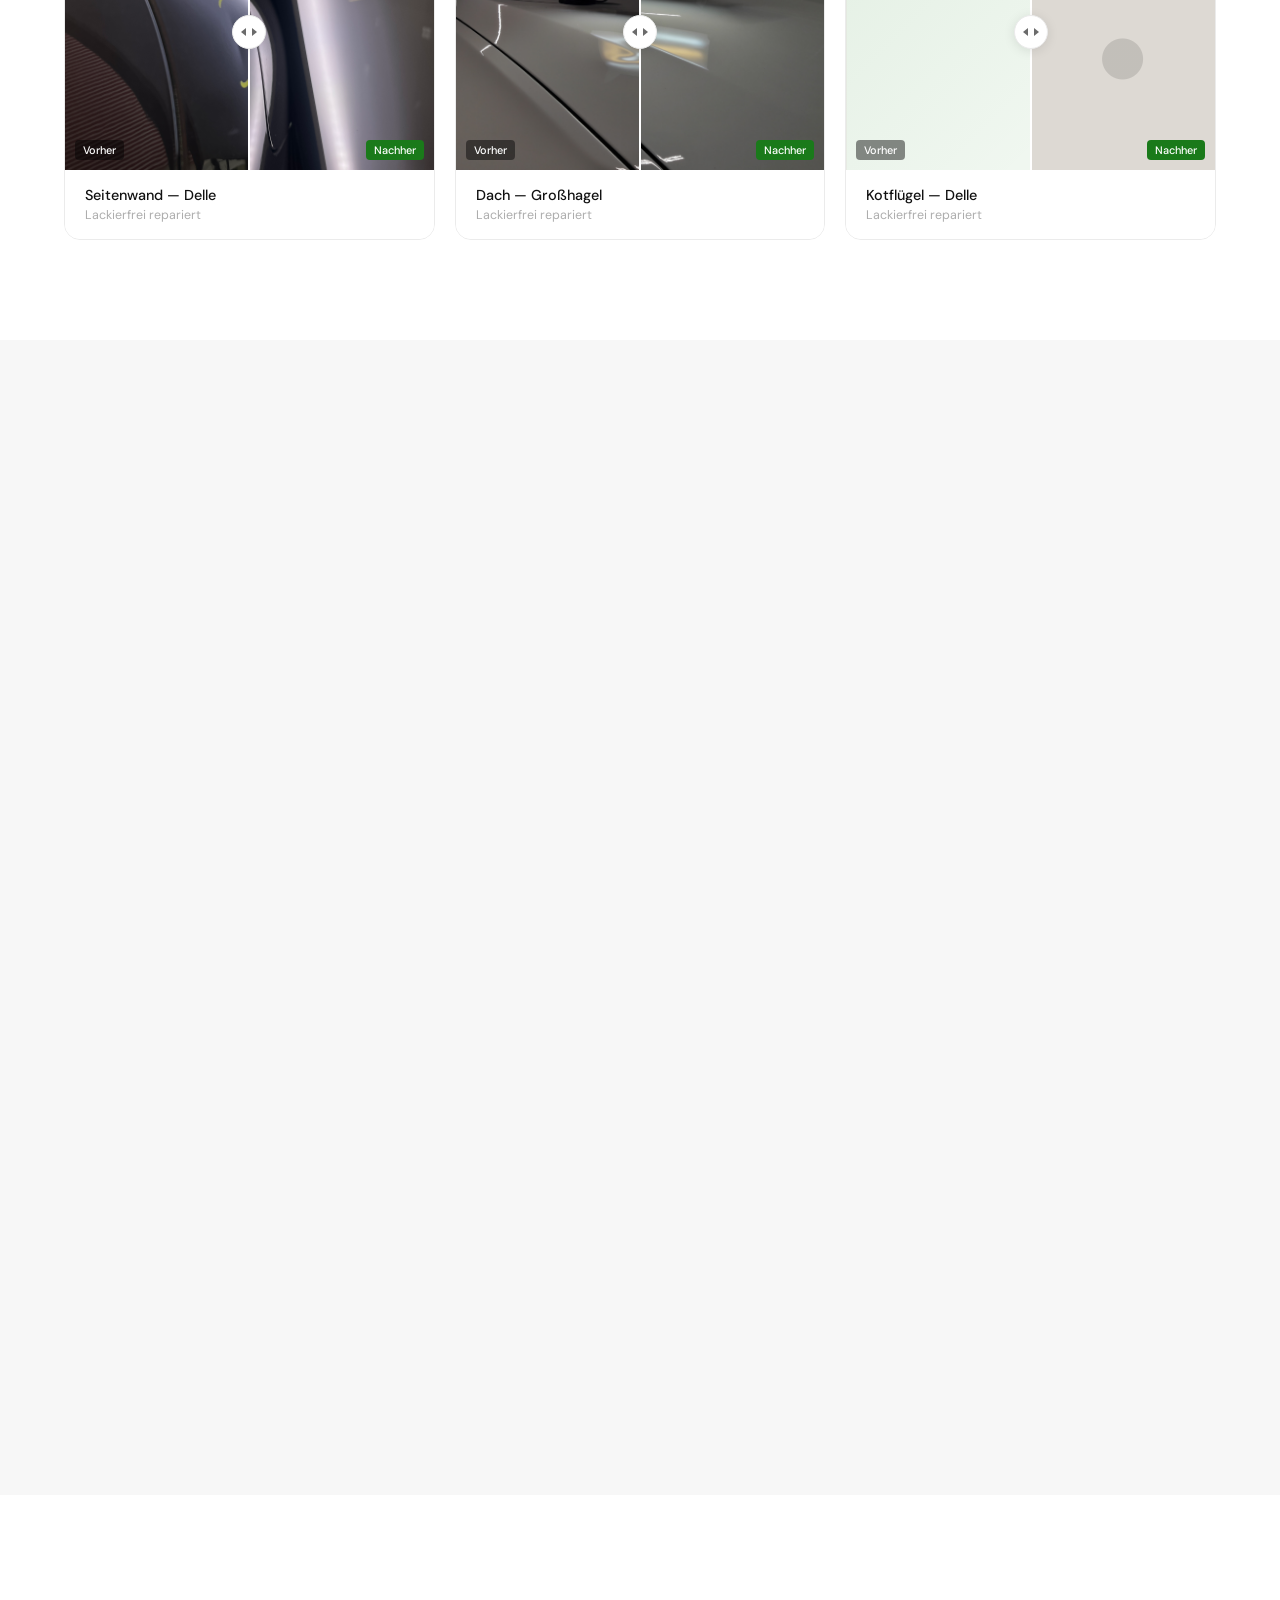
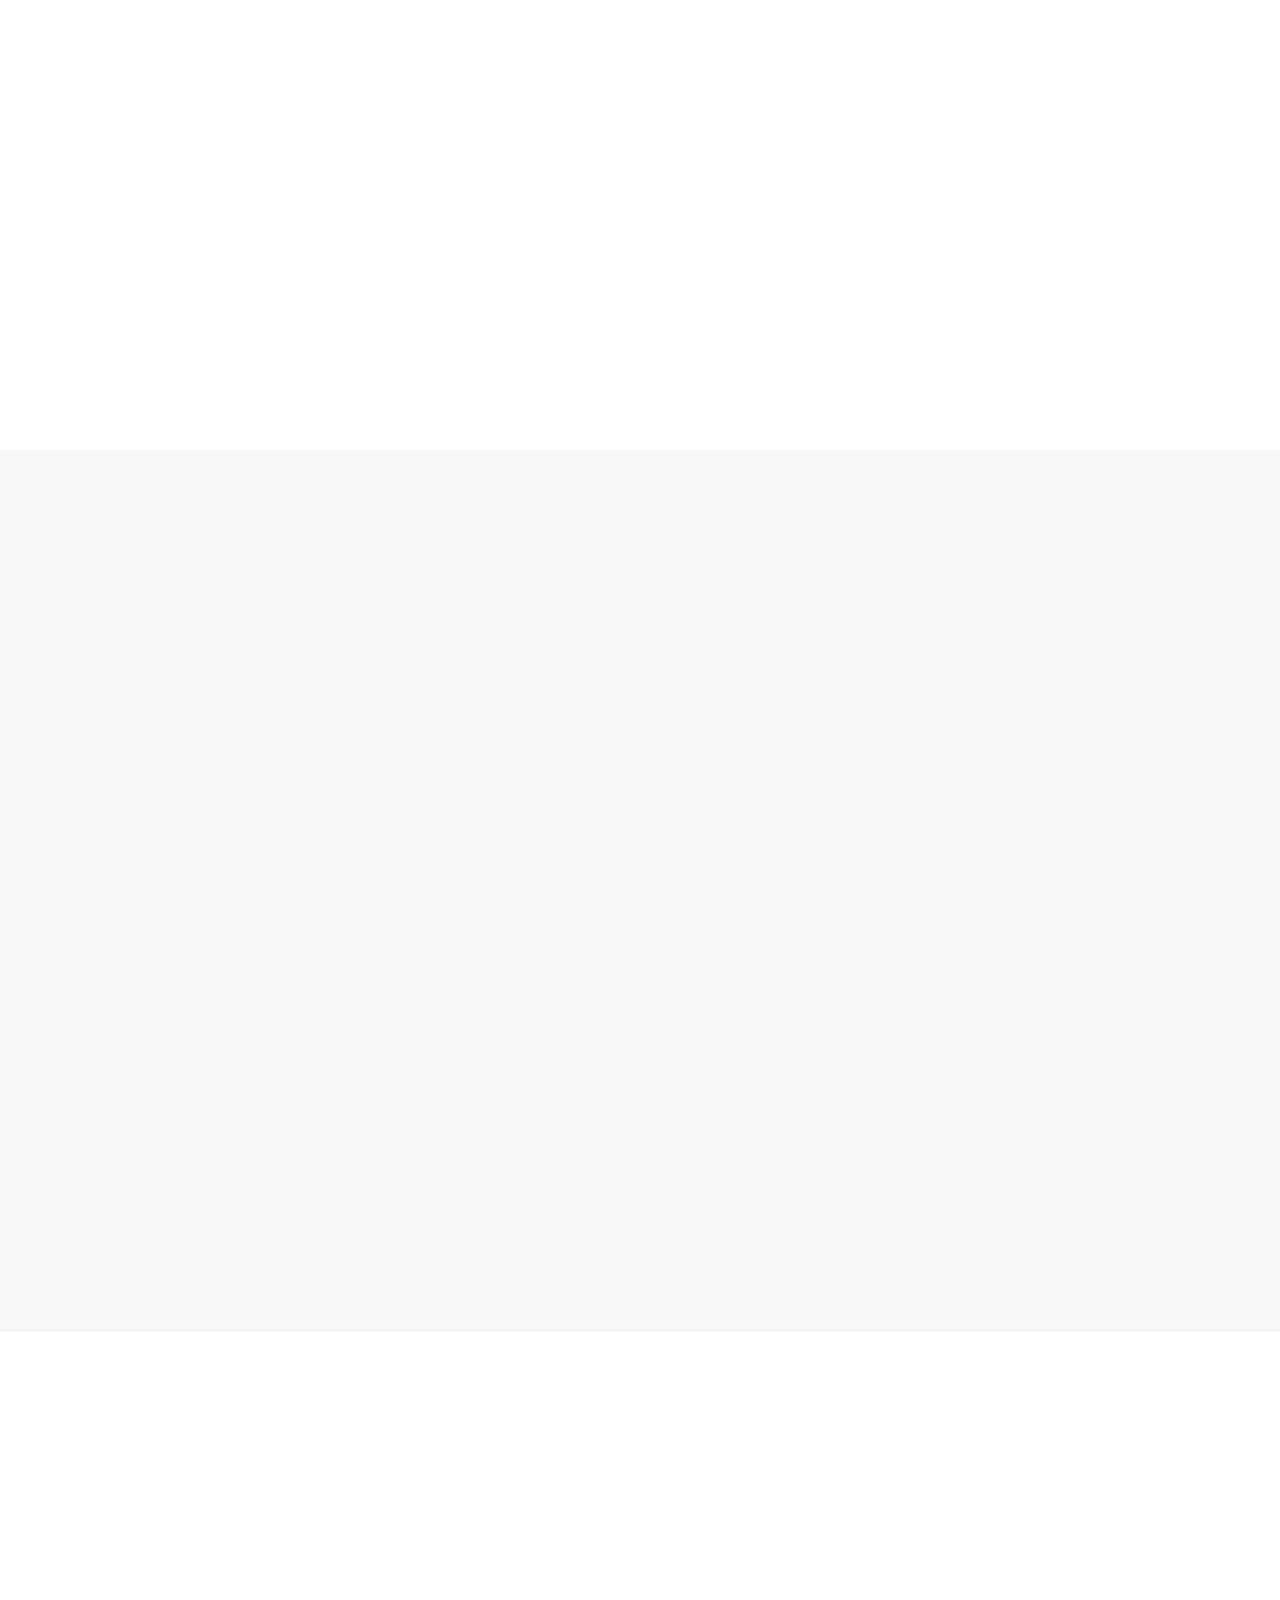
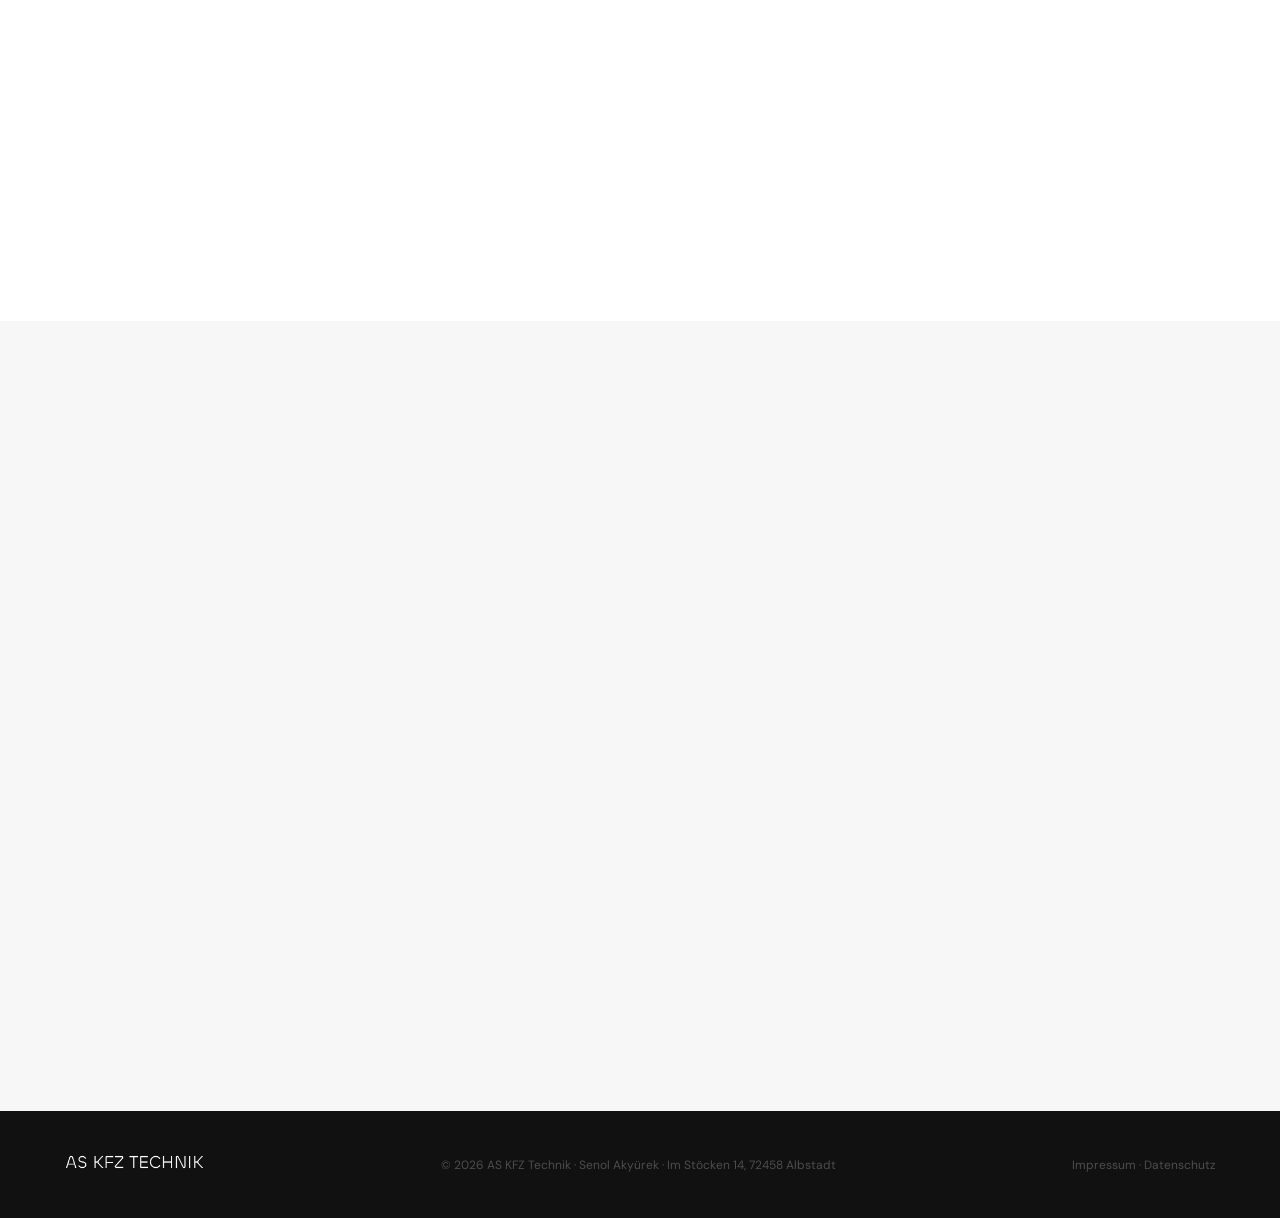
==== commit bd0513c3: "Update index.html" ====
--- a/index.html
+++ b/index.html
@@ -587,8 +587,6 @@
       </div>
       <div class="ba-info"><div class="ba-info-t">Dach — Großhagel</div><div class="ba-info-s">Lackierfrei repariert</div></div>
     </div>
-      <div class="ba-info"><div class="ba-info-t">Dach — Großhagel</div><div class="ba-info-s">Lackierfrei repariert</div></div>
-    </div>
     <div class="ba-card r d3">
       <div class="ba-wrap" id="ba3">
         <div class="ba-before"></div>
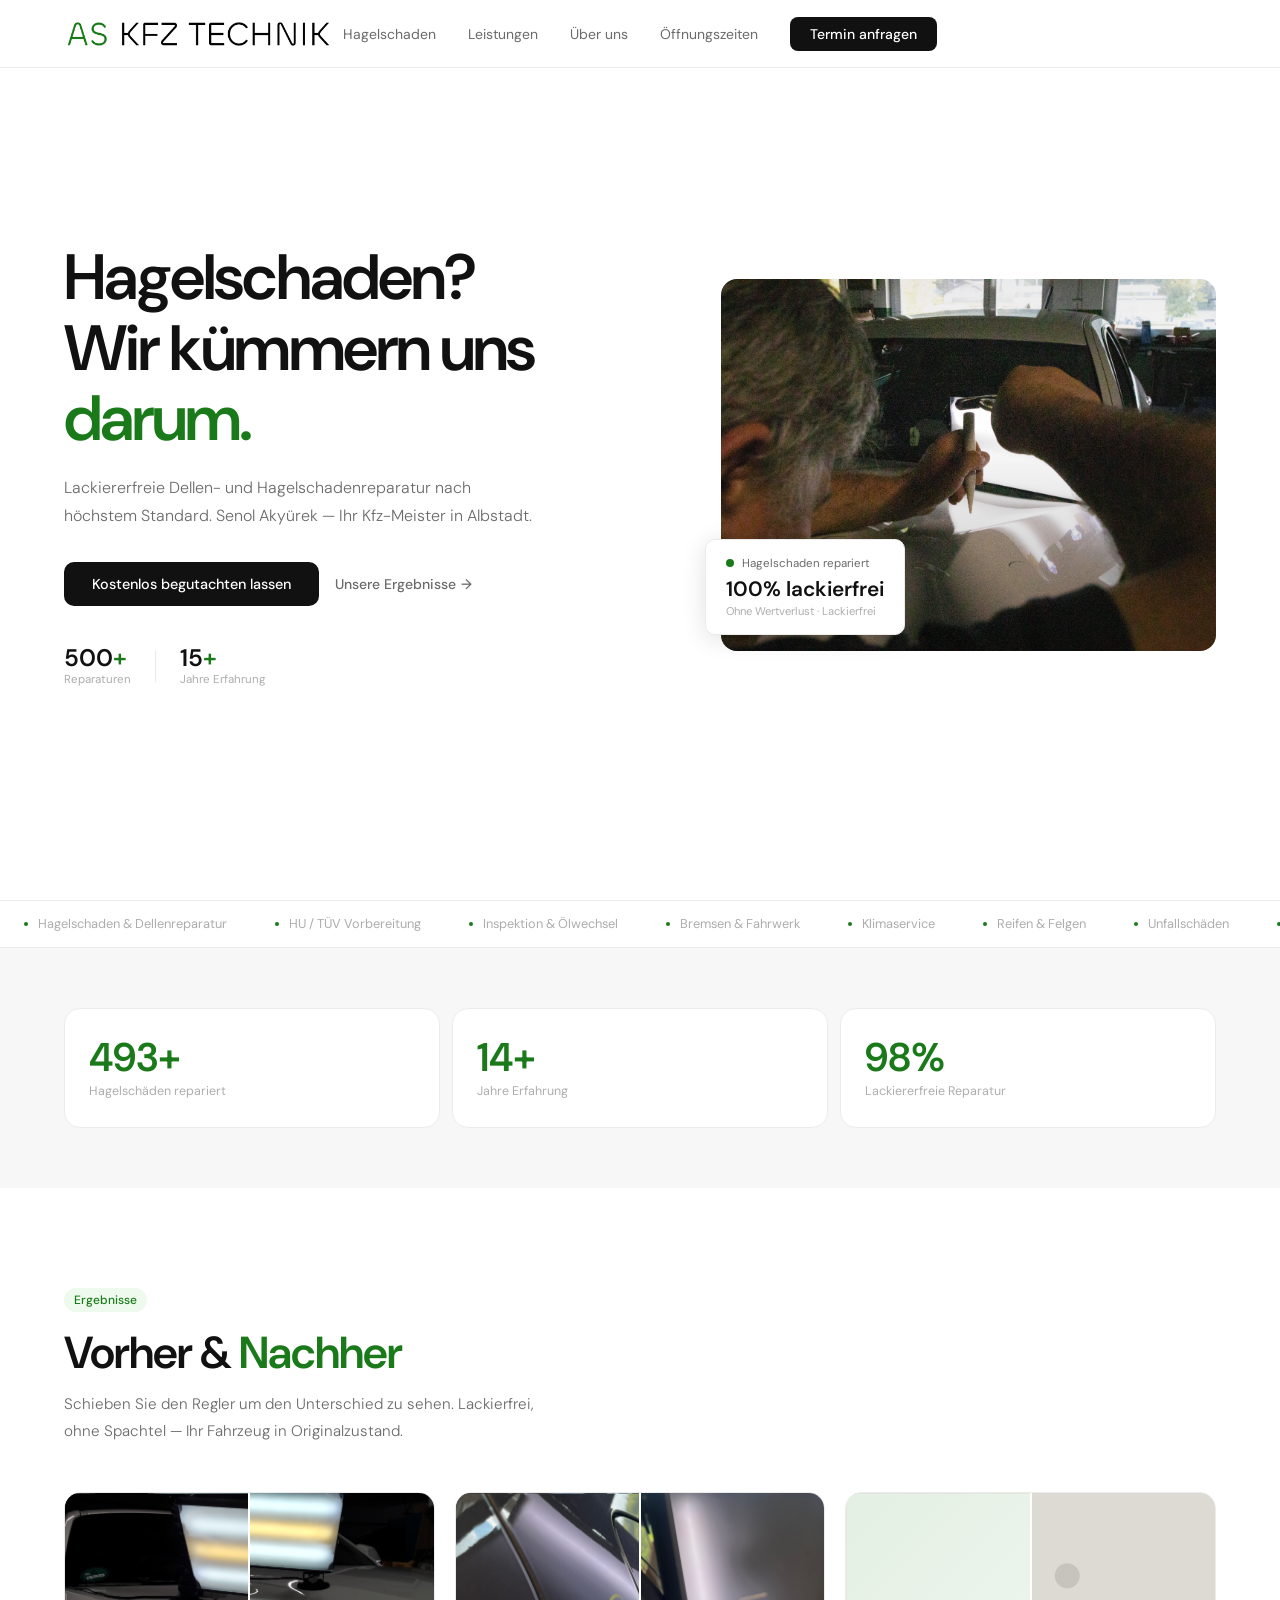
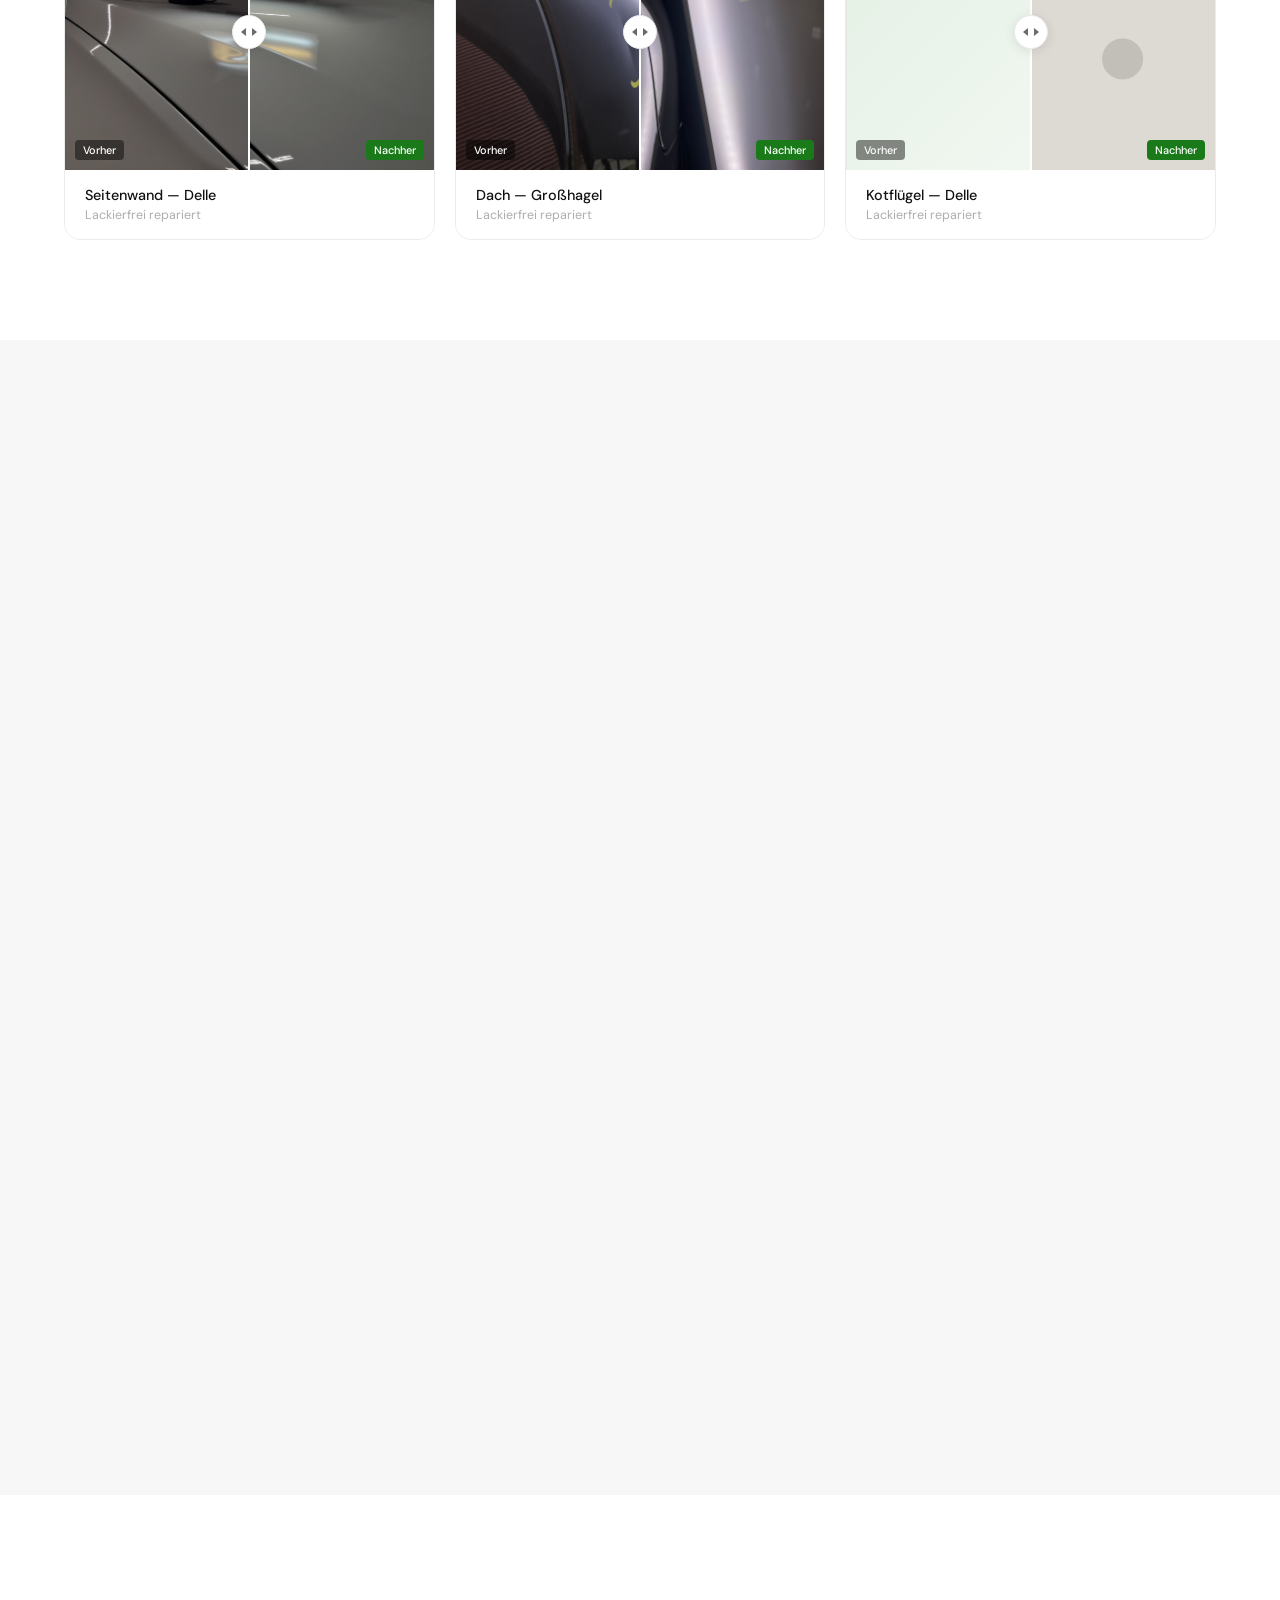
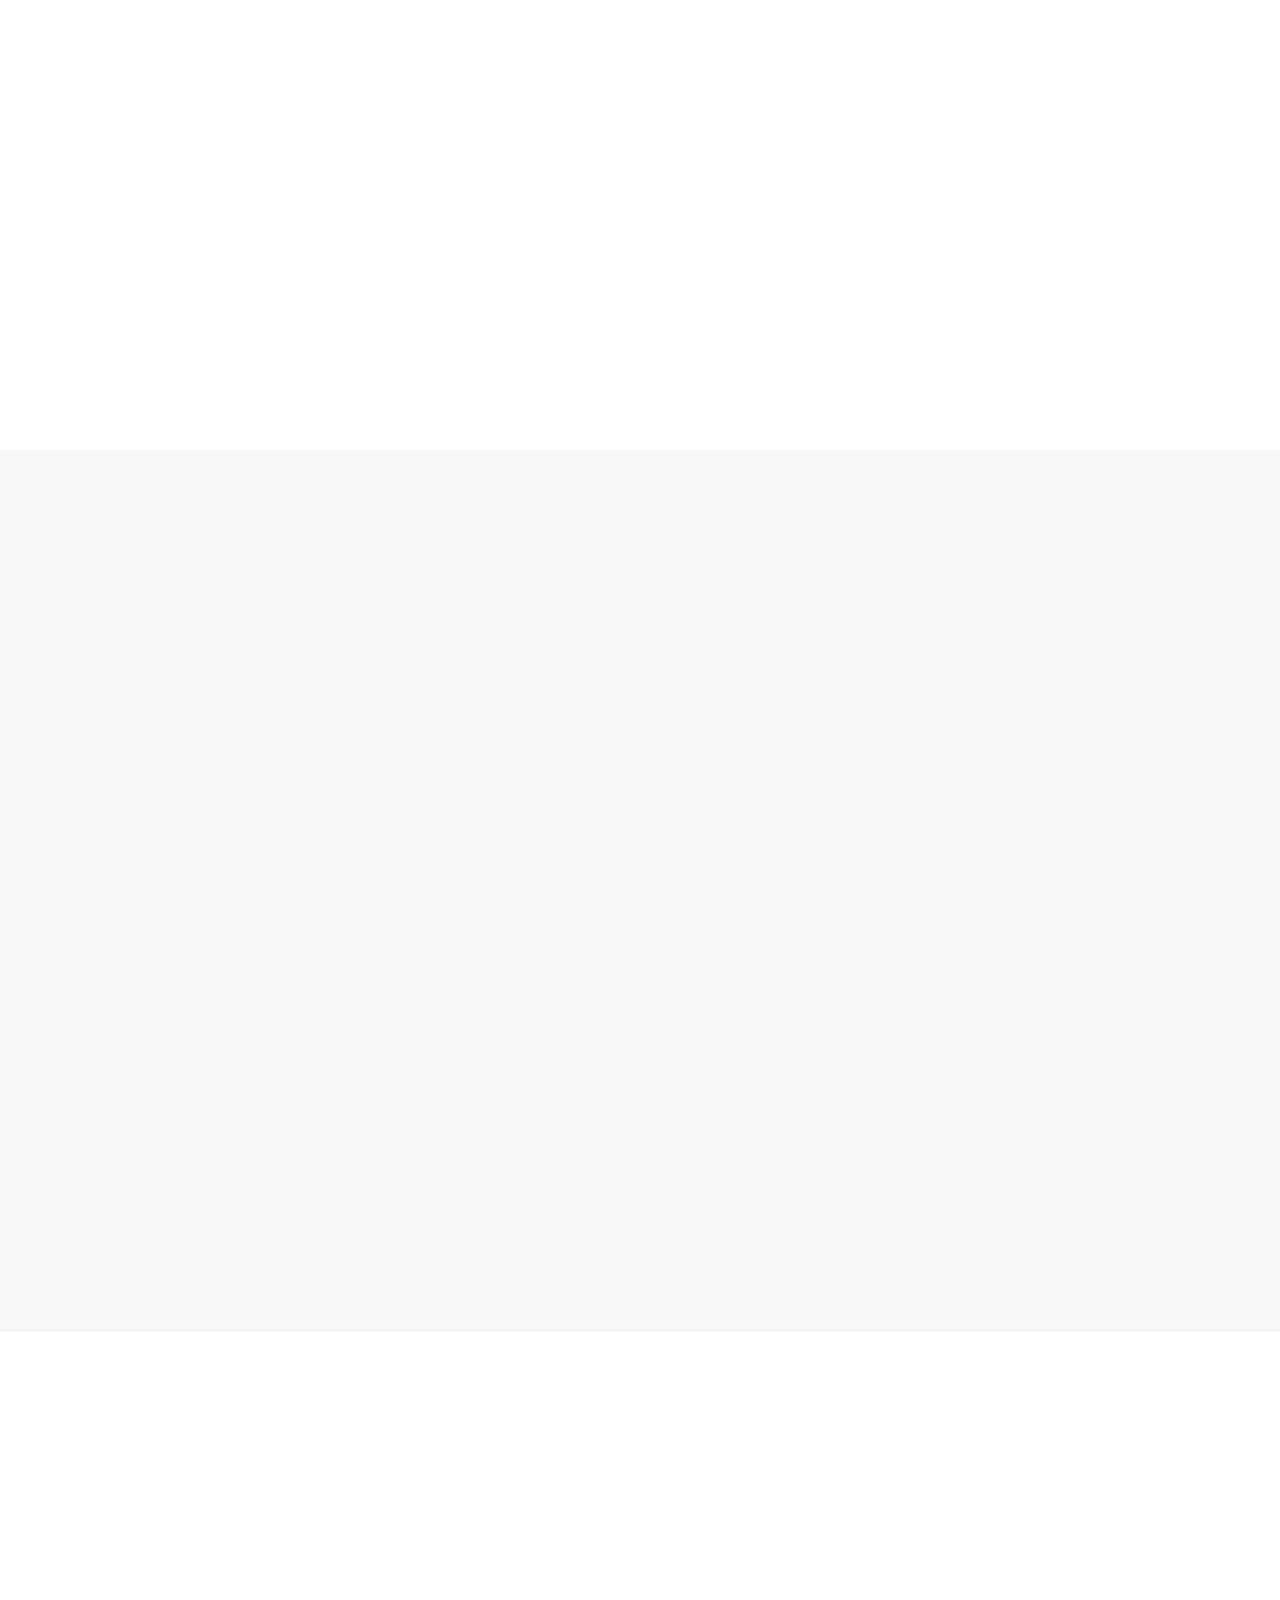
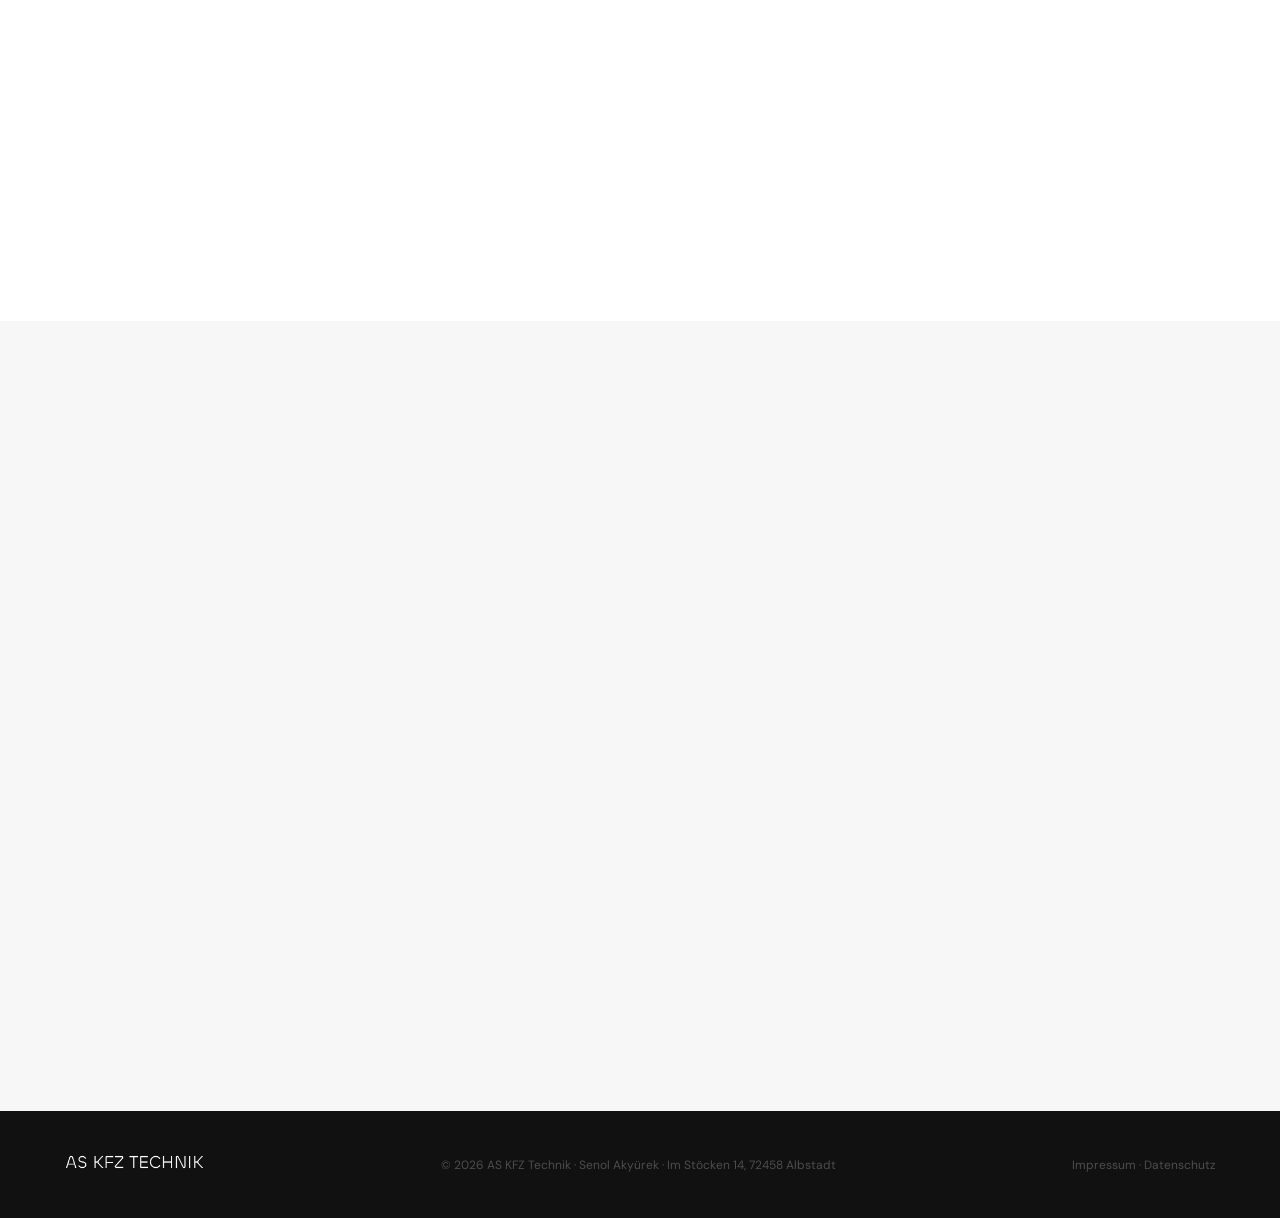
==== commit 08b27a52: "Update index.html" ====
--- a/index.html
+++ b/index.html
@@ -569,8 +569,8 @@
   <div class="ba-grid">
     <div class="ba-card r d1">
       <div class="ba-wrap has-photos" id="ba1">
-        <div class="ba-before"><img src="Nachher.jpeg" alt="Fahrzeugseite nach der lackierfreien Dellenreparatur"></div>
-        <div class="ba-after" id="ba1a"><img src="Vorher.jpeg" alt="Delle an der Fahrzeugseite vor der Reparatur"></div>
+        <div class="ba-before"><img src="Nachher2.jpg" alt="Fahrzeugseite nach der lackierfreien Dellenreparatur"></div>
+        <div class="ba-after" id="ba1a"><img src="Vorher2.jpg" alt="Delle an der Fahrzeugseite vor der Reparatur"></div>
         <div class="ba-line" id="ba1d"></div>
         <div class="ba-knob" id="ba1h"></div>
         <span class="ba-tag-b">Vorher</span><span class="ba-tag-a">Nachher</span>
@@ -579,8 +579,8 @@
     </div>
        <div class="ba-card r d2">
       <div class="ba-wrap has-photos" id="ba2">
-        <div class="ba-before"><img src="Nachher2.jpg" alt="Dach nach der lackierfreien Hagelschadenreparatur"></div>
-        <div class="ba-after" id="ba2a"><img src="Vorher2.jpg" alt="Hagelschaden am Dach vor der Reparatur"></div>
+        <div class="ba-before"><img src="Nachher.jpeg" alt="Dach nach der lackierfreien Hagelschadenreparatur"></div>
+        <div class="ba-after" id="ba2a"><img src="Vorher.jpeg" alt="Hagelschaden am Dach vor der Reparatur"></div>
         <div class="ba-line" id="ba2d"></div>
         <div class="ba-knob" id="ba2h"></div>
         <span class="ba-tag-b">Vorher</span><span class="ba-tag-a">Nachher</span>
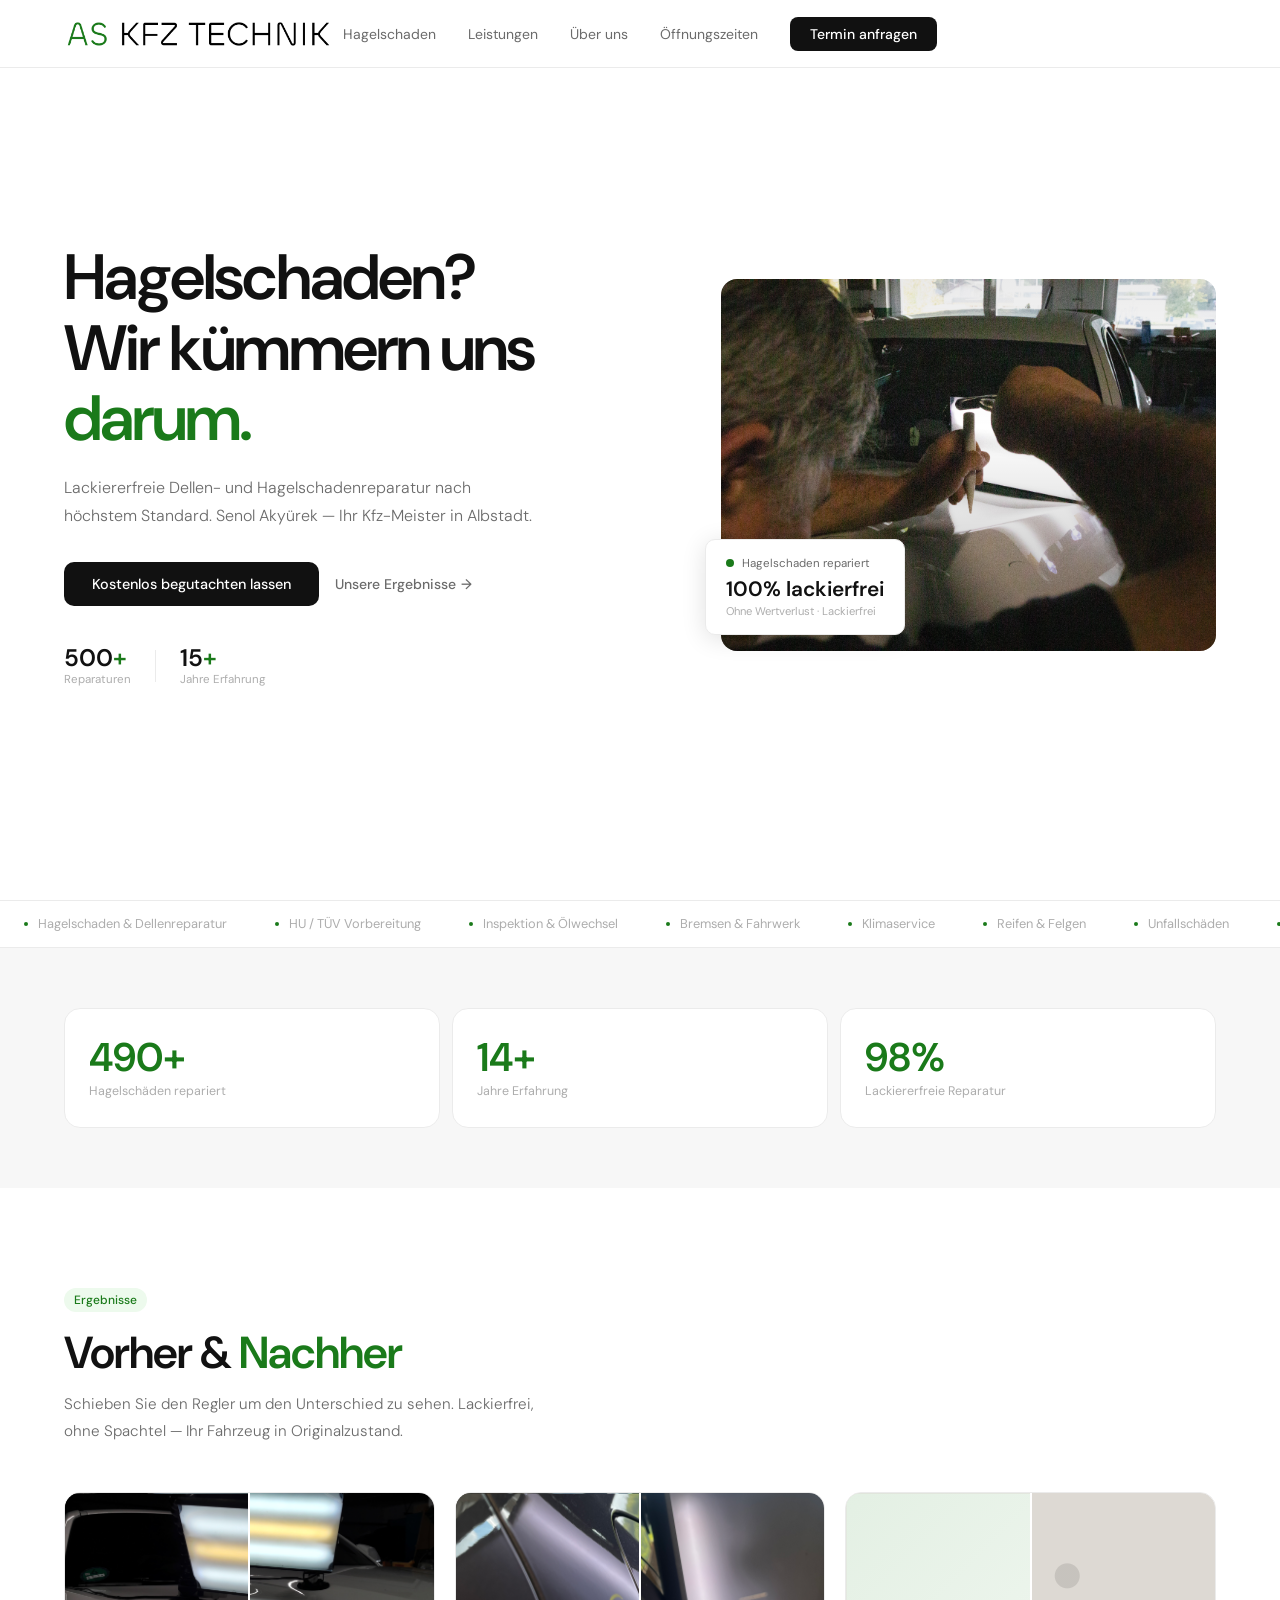
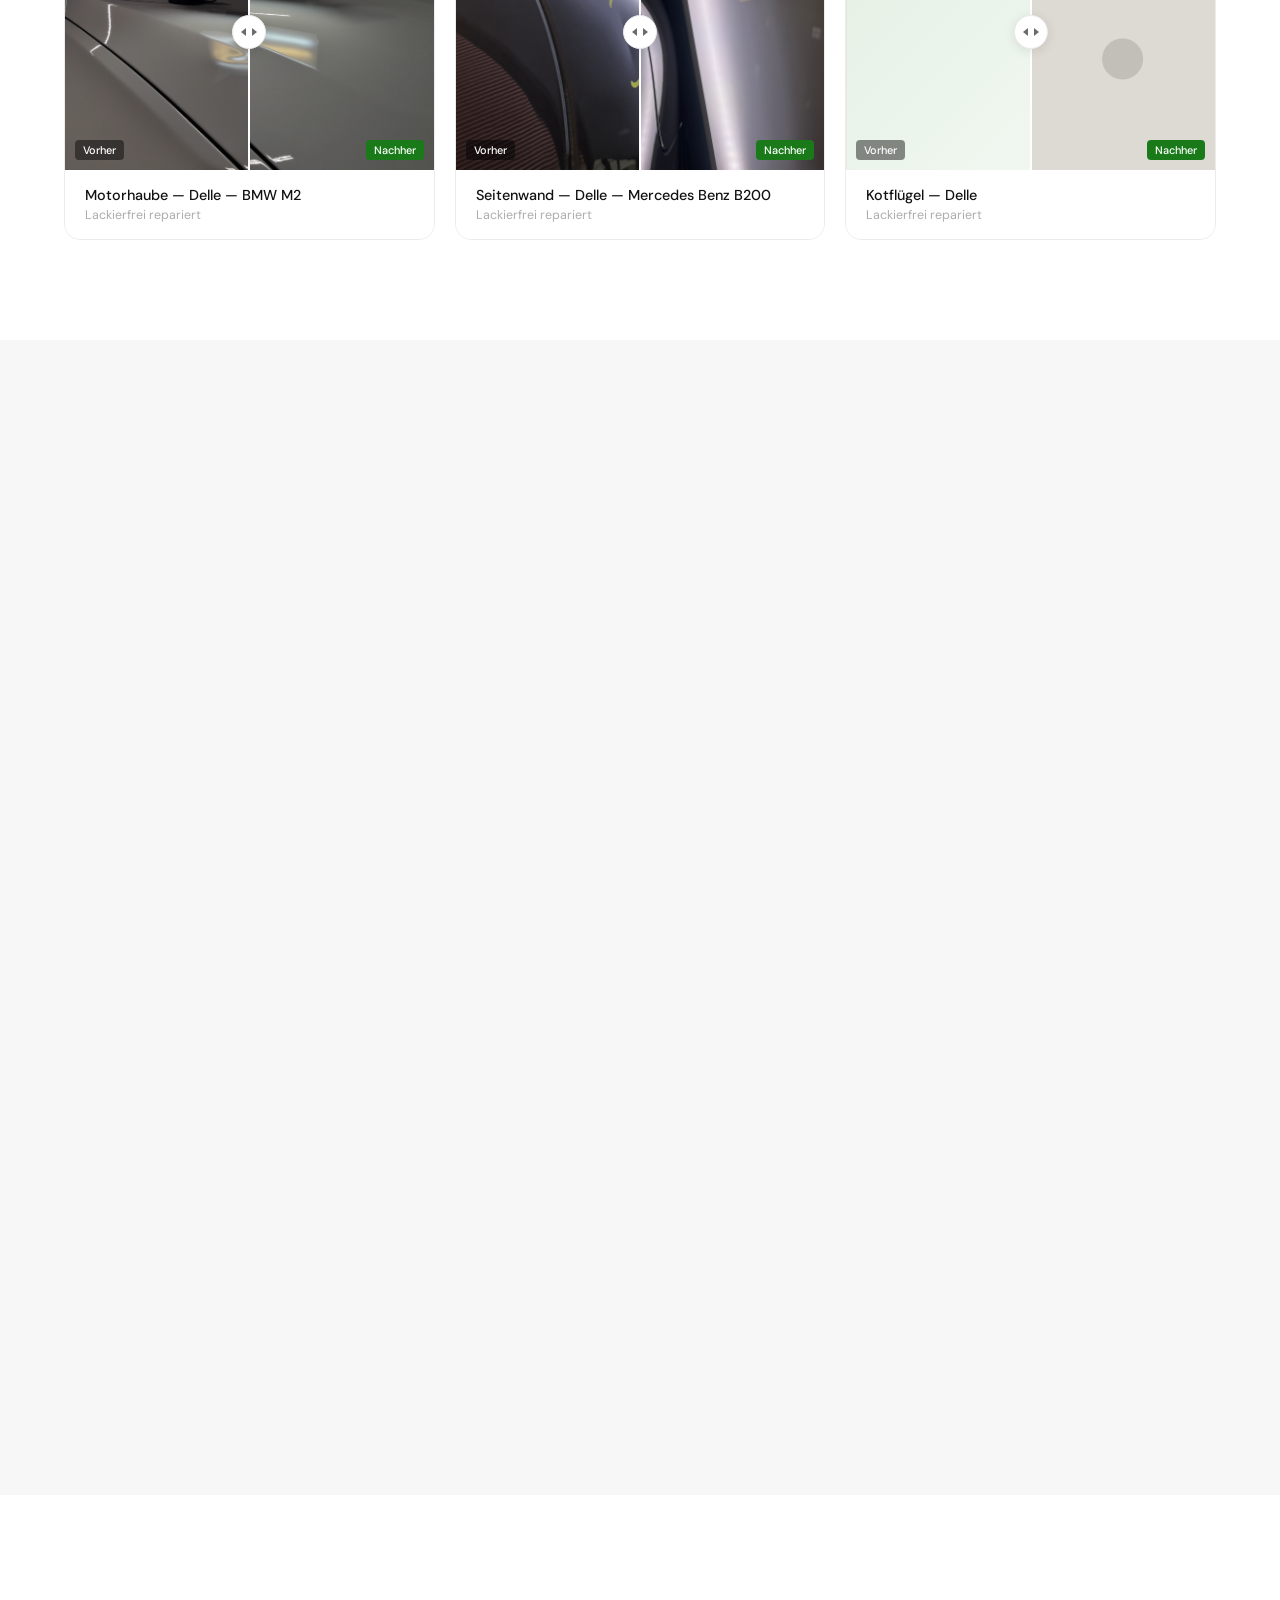
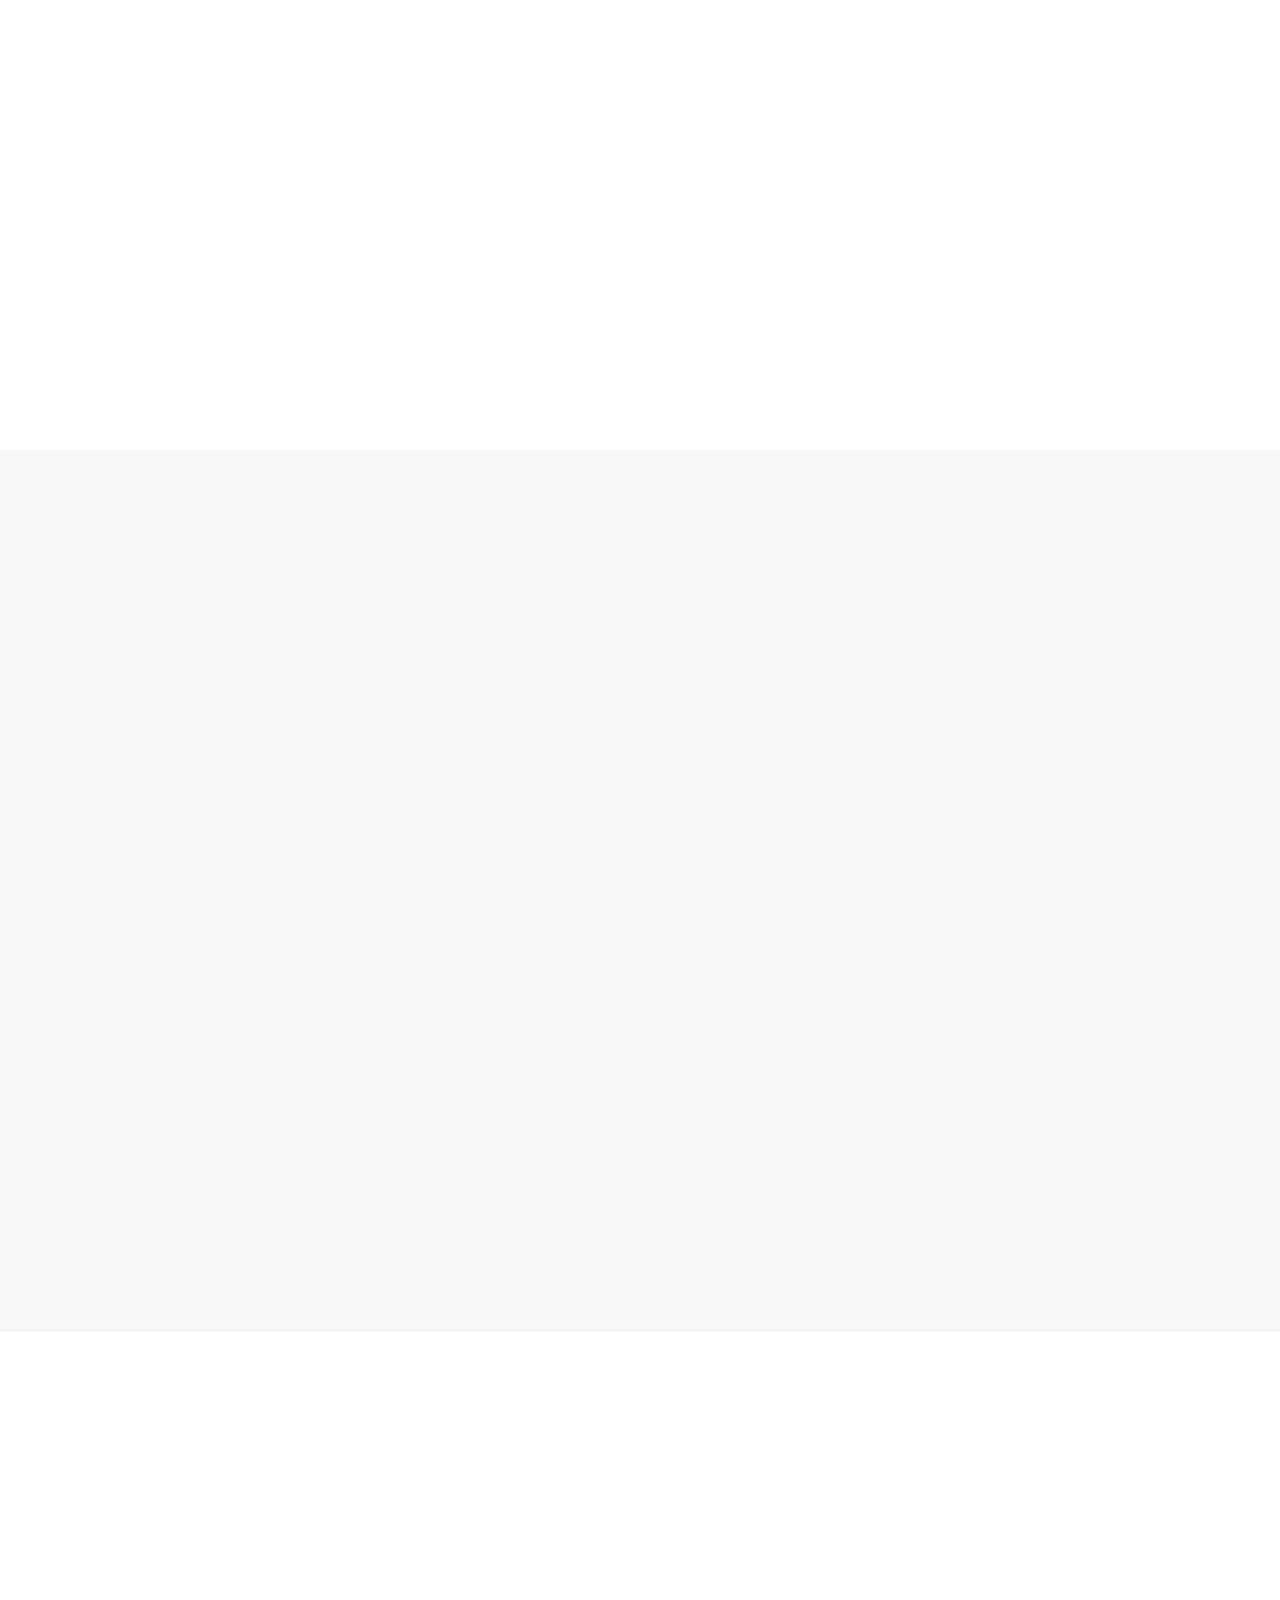
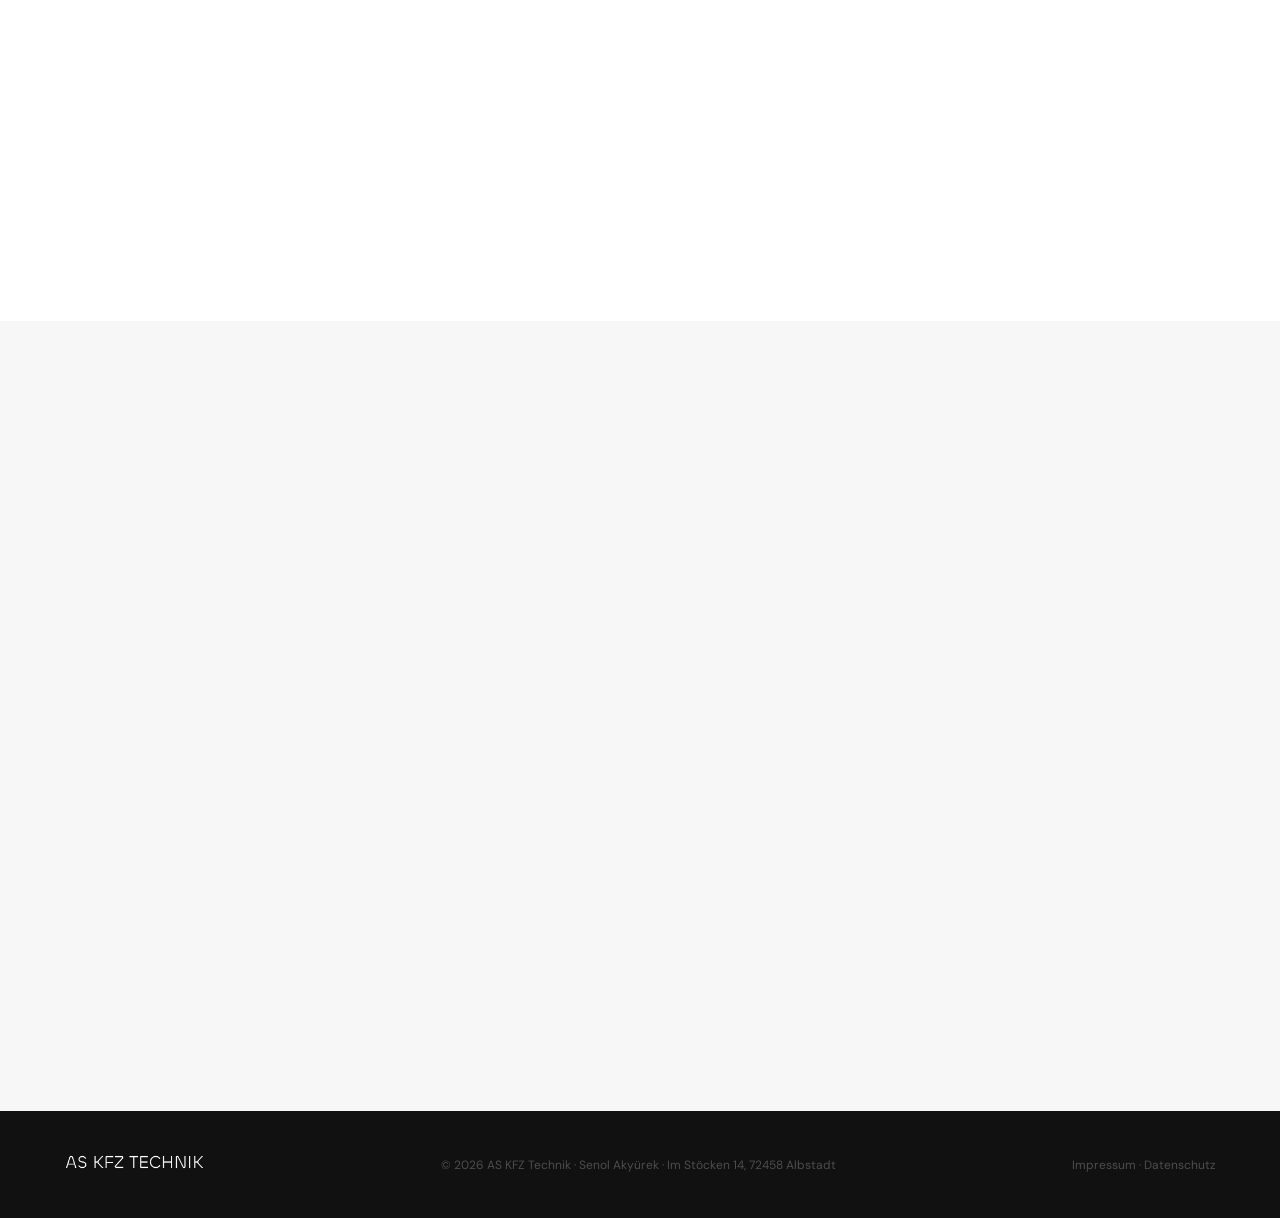
==== commit 9c2cd263: "Update index.html" ====
--- a/index.html
+++ b/index.html
@@ -575,7 +575,7 @@
         <div class="ba-knob" id="ba1h"></div>
         <span class="ba-tag-b">Vorher</span><span class="ba-tag-a">Nachher</span>
       </div>
-      <div class="ba-info"><div class="ba-info-t">Seitenwand — Delle</div><div class="ba-info-s">Lackierfrei repariert</div></div>
+      <div class="ba-info"><div class="ba-info-t">Motorhaube — Delle — BMW M2</div><div class="ba-info-s">Lackierfrei repariert</div></div>
     </div>
        <div class="ba-card r d2">
       <div class="ba-wrap has-photos" id="ba2">
@@ -585,7 +585,7 @@
         <div class="ba-knob" id="ba2h"></div>
         <span class="ba-tag-b">Vorher</span><span class="ba-tag-a">Nachher</span>
       </div>
-      <div class="ba-info"><div class="ba-info-t">Dach — Großhagel</div><div class="ba-info-s">Lackierfrei repariert</div></div>
+      <div class="ba-info"><div class="ba-info-t">Seitenwand — Delle — Mercedes Benz B200</div><div class="ba-info-s">Lackierfrei repariert</div></div>
     </div>
     <div class="ba-card r d3">
       <div class="ba-wrap" id="ba3">
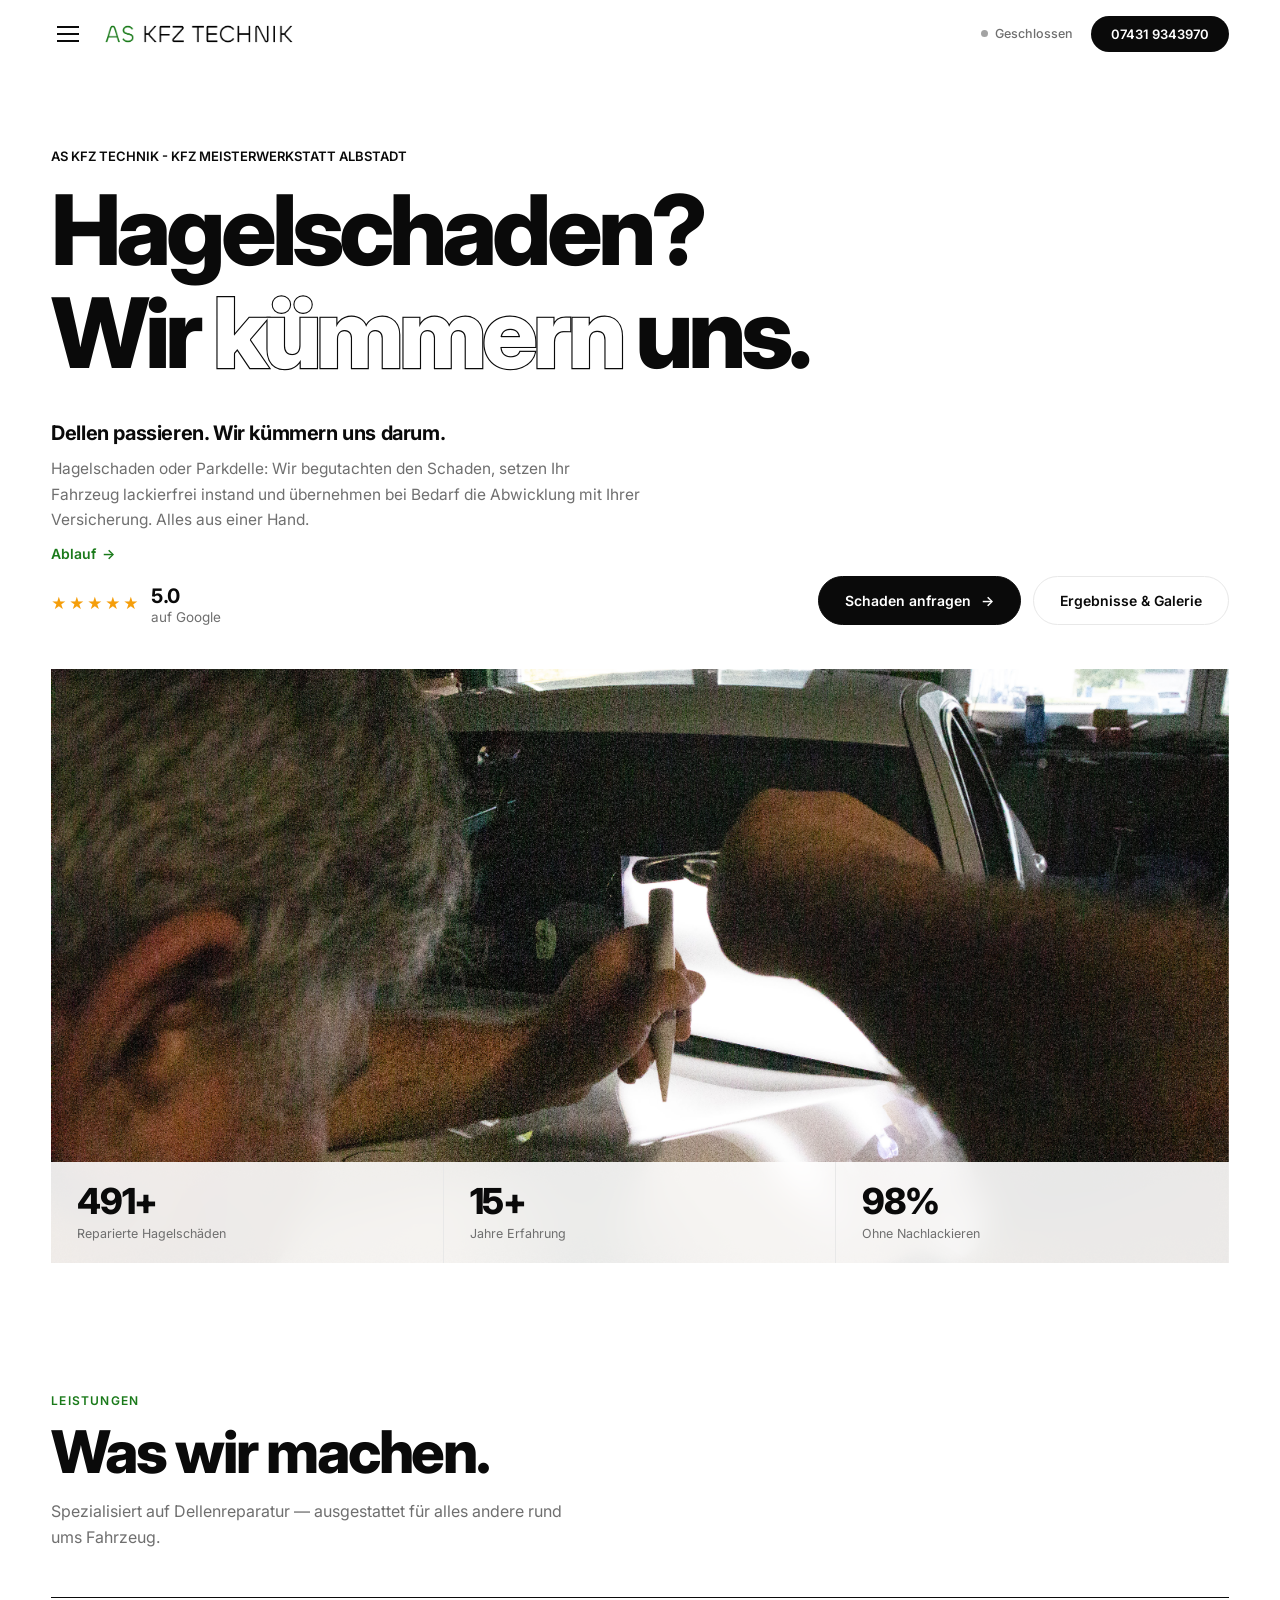
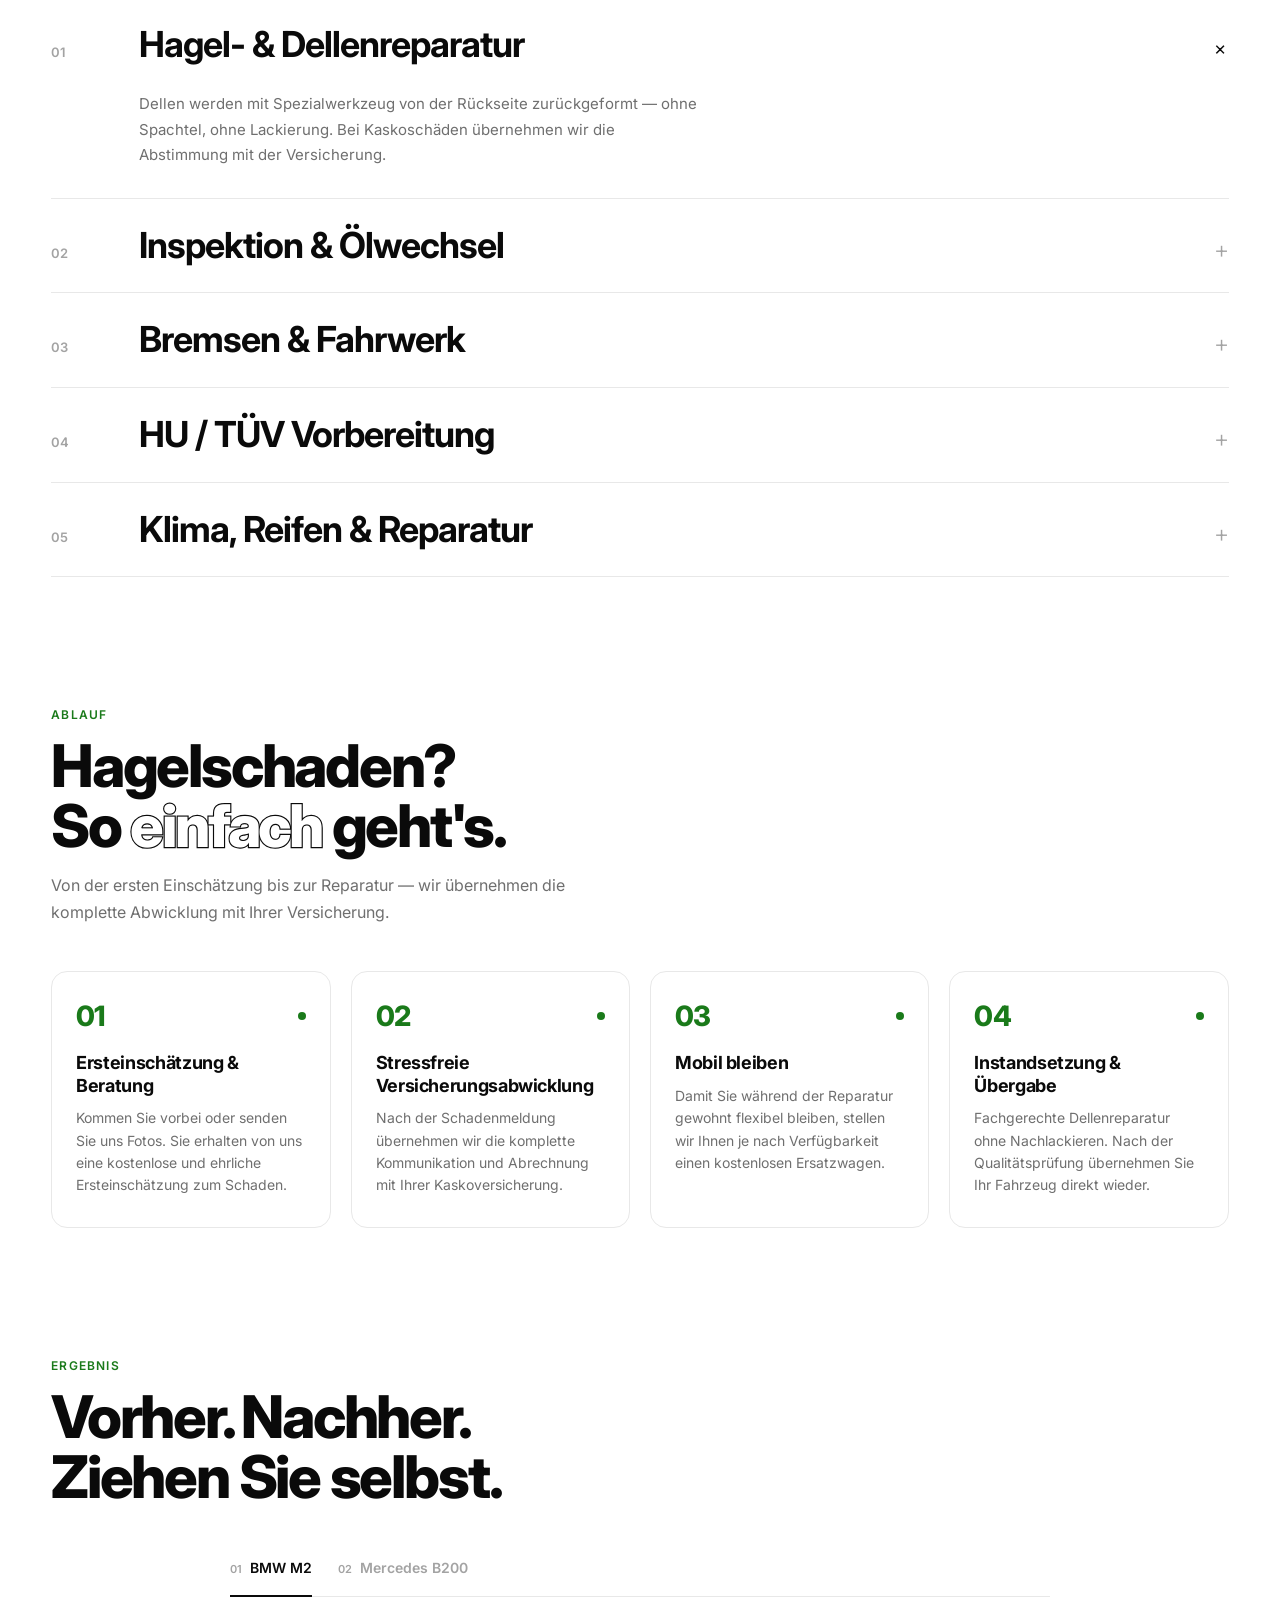
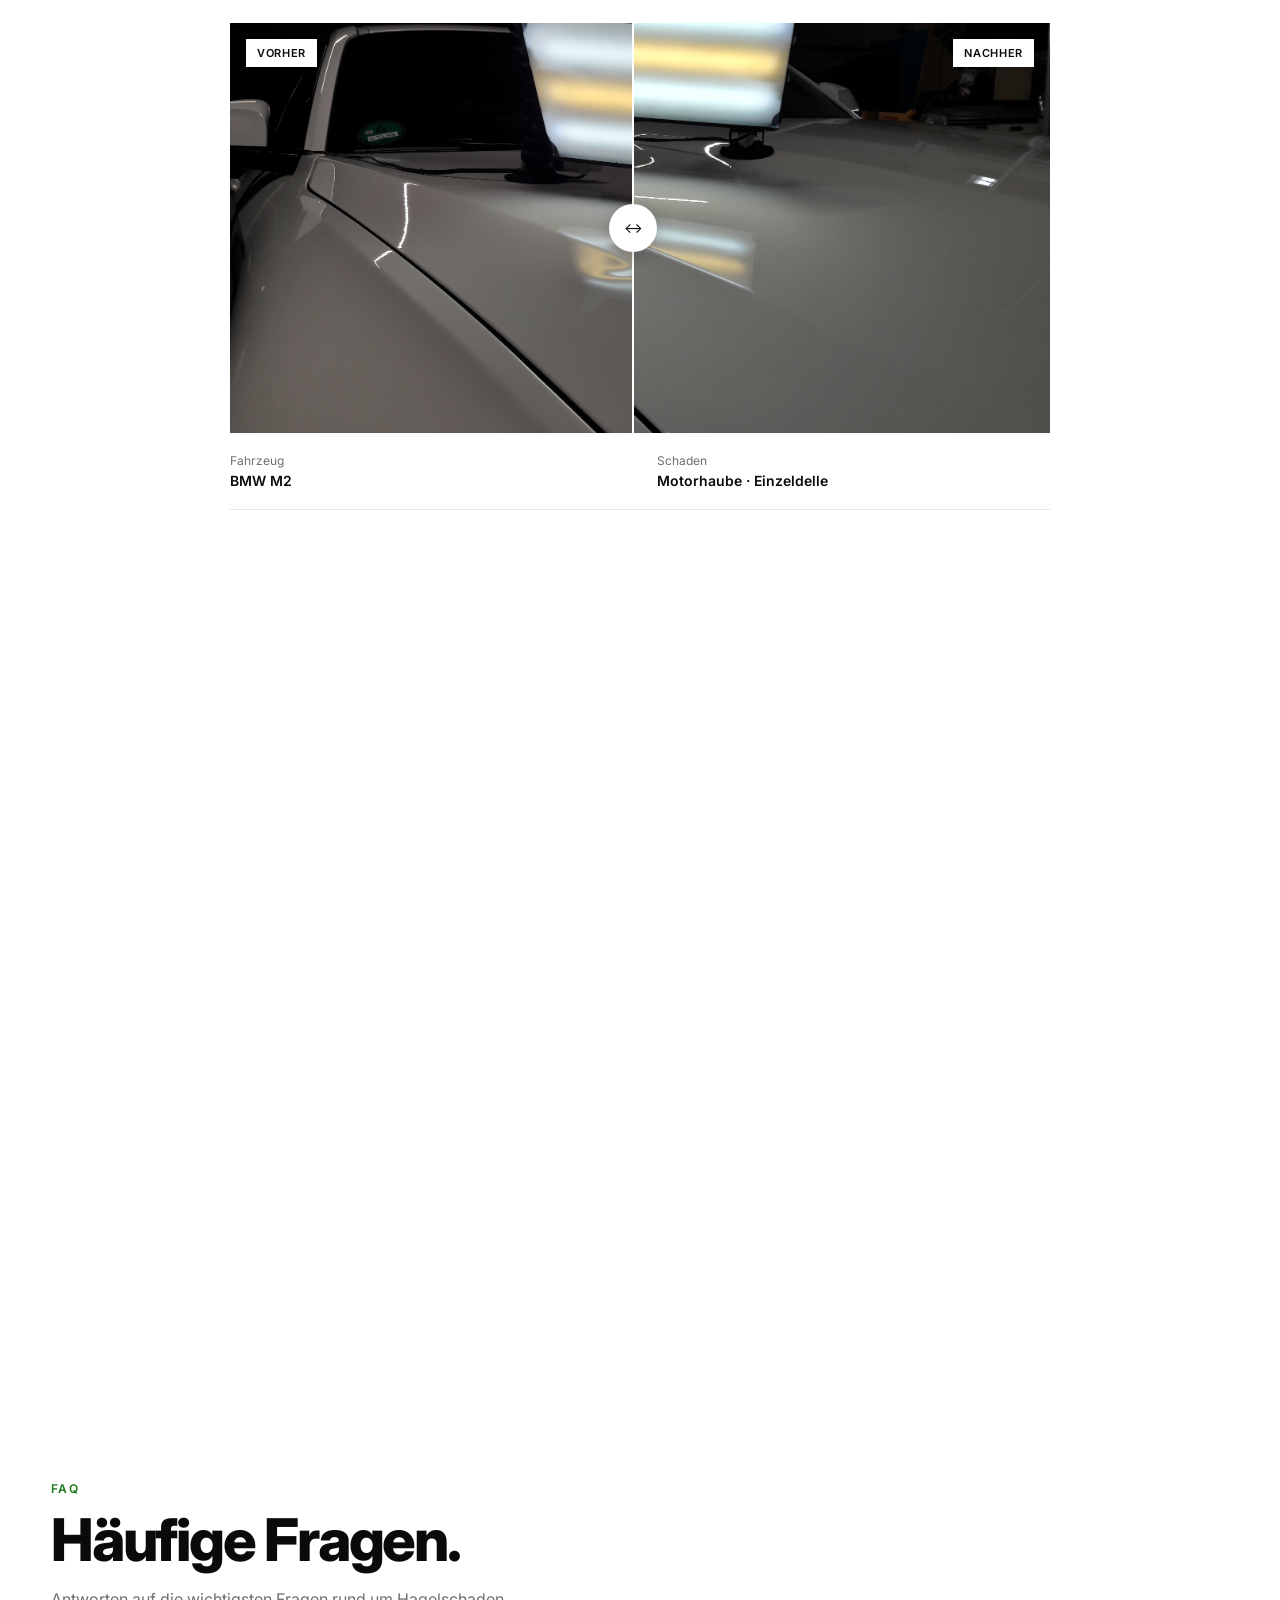
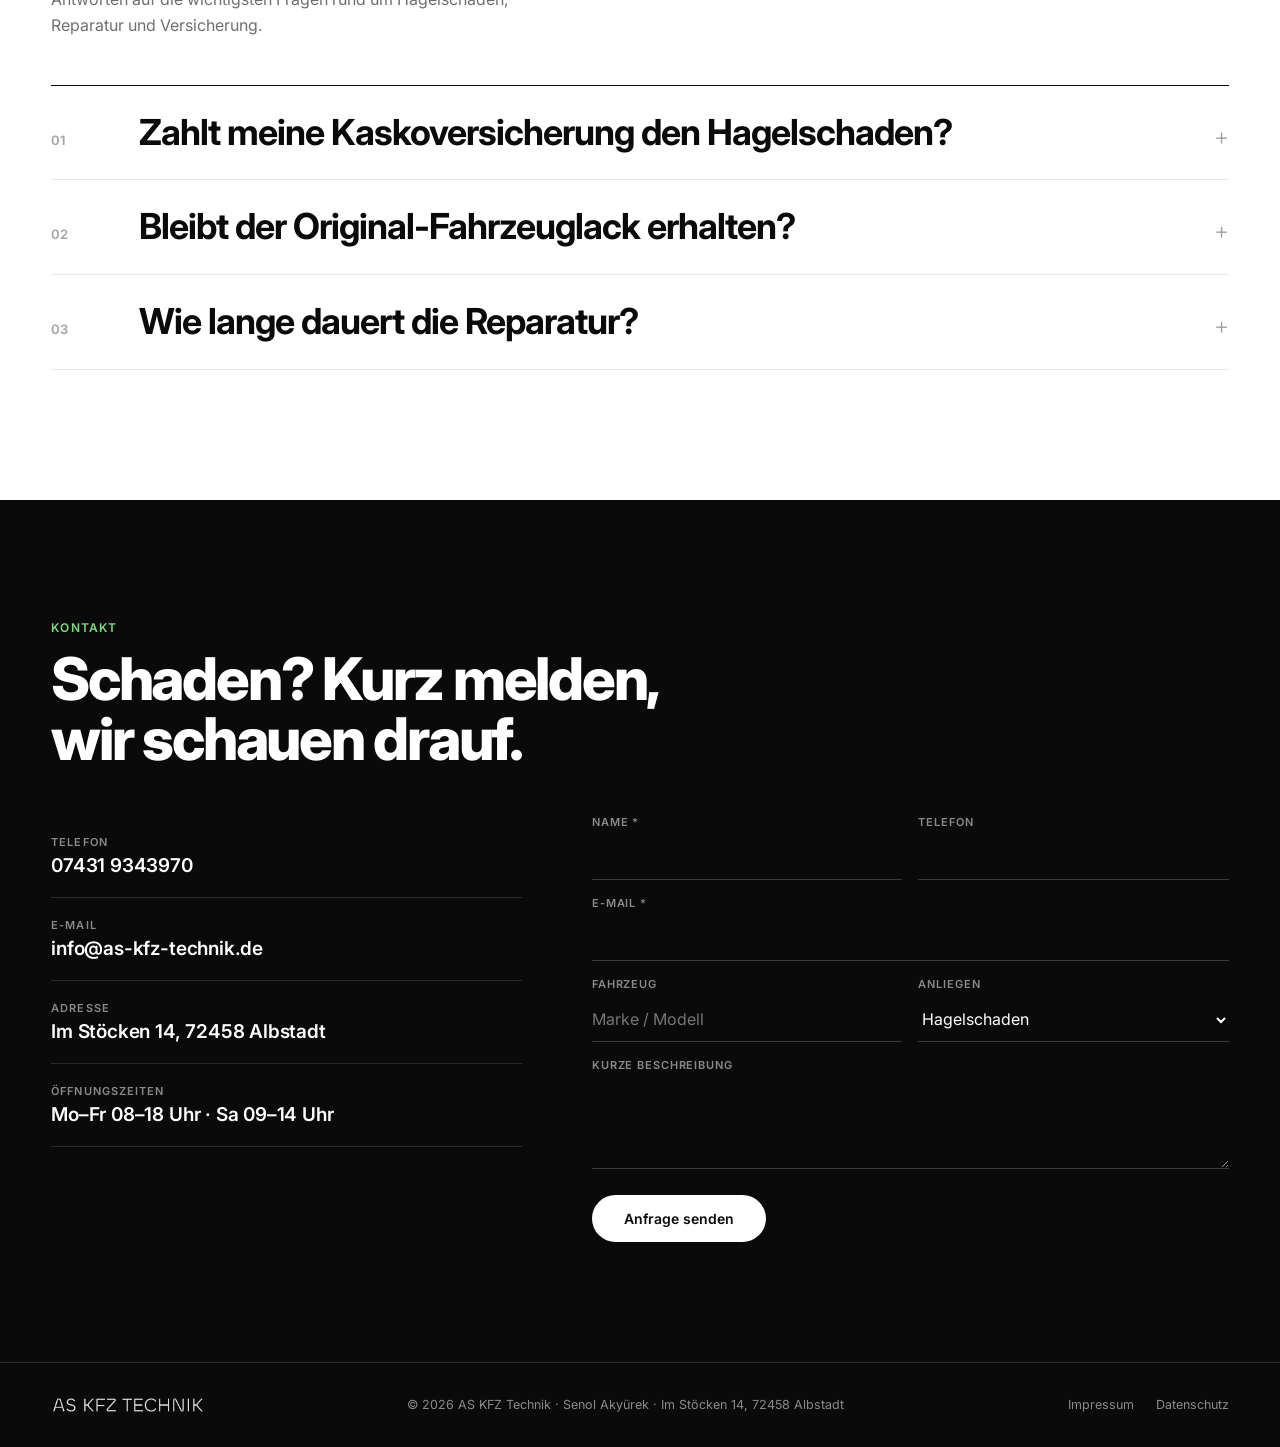
==== commit 7e91fee3: "Add files via upload" ====
--- a/index.html
+++ b/index.html
@@ -1,855 +1,385 @@
-<!DOCTYPE html>
-<html lang="de">
-<head>
-<meta charset="UTF-8">
-<meta name="viewport" content="width=device-width, initial-scale=1.0">
-<link rel="icon" type="image/svg+xml" href="favicon.svg">
-<meta name="description" content="AS KFZ Technik – Lackiererfreie Hagelschaden- und Dellenreparatur in Albstadt. Kfz-Meister Senol Akyürek. Kostenlose Begutachtung.">
-<title>AS KFZ Technik – Hagelschaden & Werkstatt Albstadt</title>
-<link href="https://fonts.googleapis.com/css2?family=DM+Sans:ital,opsz,wght@0,9..40,300;0,9..40,400;0,9..40,500;0,9..40,600;1,9..40,300&display=swap" rel="stylesheet">
-<style>
-*, *::before, *::after { box-sizing: border-box; margin: 0; padding: 0; }
-:root {
-  --green: #1A7A1A;
-  --green-bg: #EDFAED;
-  --green-mid: #1a7a1a;
-  --black: #111111;
-  --text: #1A1A1A;
-  --mid: #6B6B6B;
-  --light: #ADADAD;
-  --border: #EBEBEB;
-  --bg: #F7F7F7;
-  --white: #FFFFFF;
-  --radius: 10px;
-  --radius-lg: 16px;
-  --sans: 'DM Sans', sans-serif;
-  
-}
-html { scroll-behavior: smooth; }
-body { font-family: var(--sans); background: var(--white); color: var(--text); overflow-x: hidden; }
-::-webkit-scrollbar { width: 4px; }
-::-webkit-scrollbar-track { background: var(--white); }
-::-webkit-scrollbar-thumb { background: var(--green); border-radius: 2px; }
-
-/* ── NAV ── */
-nav {
-  position: fixed; top: 0; left: 0; right: 0; z-index: 200;
-  display: flex; align-items: center; justify-content: space-between;
-  padding: 0 5vw; height: 68px;
-  background: rgba(255,255,255,0.94);
-  backdrop-filter: blur(16px);
-  border-bottom: 1px solid var(--border);
-  transition: height 0.3s;
-}
-nav.scrolled { height: 56px; }
-.nav-logo img { height: 42px; display: block; transition: height 0.3s; }
-nav.scrolled .nav-logo img { height: 34px; }
-.nav-links {
-  display: flex; align-items: center; gap: 2rem; list-style: none;
-  position: absolute; left: 50%; transform: translateX(-50%);
-}
-.nav-links a { font-size: 0.875rem; font-weight: 400; color: var(--mid); text-decoration: none; transition: color 0.2s; }
-.nav-links a:hover { color: var(--text); }
-.nav-btn {
-  padding: 0.5rem 1.25rem;
-  background: var(--black); color: var(--white) !important;
-  border-radius: 8px; font-weight: 500 !important;
-  transition: background 0.2s, transform 0.15s !important;
-}
-.nav-btn:hover { background: #2a2a2a !important; transform: translateY(-1px); }
-
-/* ── HERO ── */
-#hero {
-  padding: 110px 5vw 80px;
-  display: grid; grid-template-columns: 1.1fr 0.9fr;
-  gap: 4vw; align-items: center;
-  min-height: 100vh;
-}
-.hero-chip {
-  display: inline-flex; align-items: center; gap: 6px;
-  padding: 5px 12px; background: var(--green-bg); border-radius: 20px;
-  font-size: 0.78rem; font-weight: 500; color: var(--green-mid);
-  margin-bottom: 1.75rem;
-  opacity: 0; animation: up 0.5s 0.1s forwards;
-}
-.hero-chip::before { content: ''; width: 6px; height: 6px; background: var(--green); border-radius: 50%; animation: blink 2s infinite; }
-@keyframes blink { 0%,100%{opacity:1} 50%{opacity:0.3} }
-h1.hero-title {
-  font-family: var(--sans); font-size: clamp(2.8rem, 5vw, 4.6rem);
-  font-weight: 600; line-height: 1.1; letter-spacing: -0.03em;
-  color: var(--black); margin-bottom: 1.25rem;
-  opacity: 0; animation: up 0.6s 0.2s forwards;
-}
-h1.hero-title em { font-style: normal; color: var(--green-mid); font-weight: 600; }
-.hero-sub {
-  font-size: 1rem; font-weight: 300; color: var(--mid); line-height: 1.75;
-  max-width: 480px; margin-bottom: 2rem;
-  opacity: 0; animation: up 0.6s 0.3s forwards;
-}
-.hero-actions {
-  display: flex; align-items: center; gap: 1rem; flex-wrap: wrap;
-  opacity: 0; animation: up 0.6s 0.4s forwards;
-}
-.btn-solid {
-  padding: 0.8rem 1.75rem; background: var(--black); color: var(--white);
-  border-radius: var(--radius); font-size: 0.9rem; font-weight: 500;
-  text-decoration: none; transition: background 0.2s, transform 0.15s;
-  display: inline-block;
-}
-.btn-solid:hover { background: #2a2a2a; transform: translateY(-2px); }
-.btn-text {
-  font-size: 0.875rem; font-weight: 500; color: var(--mid); text-decoration: none;
-  display: inline-flex; align-items: center; gap: 5px; transition: color 0.2s;
-}
-.btn-text::after { content: '→'; transition: transform 0.2s; }
-.btn-text:hover { color: var(--text); }
-.btn-text:hover::after { transform: translateX(3px); }
-.hero-trust {
-  display: flex; align-items: center; gap: 1.5rem; margin-top: 2.5rem;
-  opacity: 0; animation: up 0.6s 0.5s forwards;
-}
-.trust-item { display: flex; flex-direction: column; }
-.trust-n { font-size: 1.5rem; font-weight: 600; color: var(--black); line-height: 1; }
-.trust-n span { color: var(--green); }
-.trust-l { font-size: 0.72rem; color: var(--light); margin-top: 2px; }
-.trust-sep { width: 1px; height: 32px; background: var(--border); }
-.hero-right { opacity: 0; animation: fadeIn 0.8s 0.3s forwards; }
-.hero-img-wrap {
-  border-radius: var(--radius-lg); overflow: hidden;
-  aspect-ratio: 16/12; background: var(--bg); position: relative;
-}
-.hero-img-wrap::after {
-  content: ''; position: absolute; inset: 0; z-index: 1; pointer-events: none;
-  background: linear-gradient(to bottom, rgba(0,0,0,0.08) 0%, transparent 40%, rgba(0,0,0,0.28) 100%);
-}
-.hero-img-inner {
-  position: absolute; inset: 0;
-}
-.hero-img-inner img { width: 100%; height: 100%; object-fit: cover; object-position: 65% center; display: block; }
-.hero-right-wrap { position: relative; }
-.hero-float-card {
-  position: absolute; bottom: 1rem; left: -1rem;
-  background: var(--white); border-radius: var(--radius);
-  border: 1px solid var(--border); padding: 1rem 1.25rem;
-  box-shadow: 0 4px 24px rgba(0,0,0,0.12);
-  z-index: 2;
-}
-.float-top { display: flex; align-items: center; gap: 8px; margin-bottom: 4px; }
-.float-dot { width: 8px; height: 8px; background: var(--green); border-radius: 50%; }
-.float-label { font-size: 0.72rem; color: var(--mid); font-weight: 400; }
-.float-val { font-size: 1.3rem; font-weight: 600; color: var(--black); }
-.float-sub { font-size: 0.7rem; color: var(--light); margin-top: 2px; }
-
-/* ── TICKER ── */
-.ticker {
-  overflow: hidden; padding: 0.9rem 0; border-top: 1px solid var(--border);
-  border-bottom: 1px solid var(--border); background: var(--white);
-}
-.ticker-track { display: flex; white-space: nowrap; animation: tick 22s linear infinite; }
-.ticker-item {
-  display: inline-flex; align-items: center; gap: 10px; padding: 0 1.5rem;
-  font-size: 0.8rem; font-weight: 400; color: var(--light);
-}
-.ticker-dot { width: 4px; height: 4px; border-radius: 50%; background: var(--green); flex-shrink: 0; }
-@keyframes tick { from { transform: translateX(0); } to { transform: translateX(-50%); } }
-
-/* ── SCROLL REVEAL ── */
-.r { opacity: 0; transform: translateY(28px); transition: opacity 0.6s ease, transform 0.6s ease; }
-.r.on { opacity: 1; transform: translateY(0); }
-.rl { opacity: 0; transform: translateX(-28px); transition: opacity 0.6s ease, transform 0.6s ease; }
-.rl.on { opacity: 1; transform: translateX(0); }
-.rr { opacity: 0; transform: translateX(28px); transition: opacity 0.6s ease, transform 0.6s ease; }
-.rr.on { opacity: 1; transform: translateX(0); }
-.d1{transition-delay:.05s} .d2{transition-delay:.1s} .d3{transition-delay:.15s}
-.d4{transition-delay:.2s} .d5{transition-delay:.25s} .d6{transition-delay:.3s}
-
-/* ── SECTION COMMON ── */
-.eyebrow {
-  display: inline-flex; align-items: center; gap: 7px;
-  font-size: 0.75rem; font-weight: 500; color: var(--green-mid);
-  background: var(--green-bg); padding: 4px 10px; border-radius: 20px;
-  margin-bottom: 1rem;
-}
-.section-h {
-  font-size: clamp(2rem, 3.5vw, 3rem); font-weight: 600;
-  letter-spacing: -0.02em; color: var(--black); line-height: 1.15;
-  margin-bottom: 0.75rem;
-}
-.section-h em { font-style: normal; color: var(--green-mid); }
-.section-sub { font-size: 0.95rem; font-weight: 300; color: var(--mid); line-height: 1.75; max-width: 500px; }
-
-/* ── STATS BAND ── */
-#stats { padding: 60px 5vw; background: var(--bg); }
-.stats-row {
-  display: grid; grid-template-columns: repeat(3,1fr); gap: 12px;
-}
-.stat-card {
-  background: var(--white); border-radius: var(--radius-lg); padding: 1.75rem 1.5rem;
-  border: 1px solid var(--border); transition: transform 0.2s, border-color 0.2s;
-}
-.stat-card:hover { transform: translateY(-3px); border-color: var(--green); }
-.stat-n { font-size: 2.5rem; font-weight: 600; color: var(--black); line-height: 1; }
-.stat-n span { color: var(--green); }
-.stat-l { font-size: 0.78rem; color: var(--light); margin-top: 6px; }
-
-/* ── VORHER/NACHHER ── */
-#ba { padding: 100px 5vw; background: var(--white); }
-.ba-header { max-width: 560px; margin-bottom: 3rem; }
-.ba-grid { display: grid; grid-template-columns: repeat(3,1fr); gap: 1.25rem; }
-.ba-card {
-  border-radius: var(--radius-lg); overflow: hidden;
-  border: 1px solid var(--border); transition: transform 0.25s, border-color 0.25s;
-}
-.ba-card:hover { transform: translateY(-4px); border-color: var(--green); }
-.ba-wrap {
-  position: relative; aspect-ratio: 4/3; overflow: hidden;
-  cursor: ew-resize; user-select: none; background: var(--bg);
-}
-.ba-before, .ba-after { position: absolute; inset: 0; background-size: cover; background-position: center; }
-.ba-before {
-  background-color: #DDD9D3;
-  background-image: radial-gradient(circle at 30% 40%, rgba(0,0,0,0.15) 18px, transparent 19px),
-    radial-gradient(circle at 60% 30%, rgba(0,0,0,0.1) 12px, transparent 13px),
-    radial-gradient(circle at 75% 60%, rgba(0,0,0,0.12) 20px, transparent 21px),
-    radial-gradient(circle at 20% 65%, rgba(0,0,0,0.09) 10px, transparent 11px);
-}
-.ba-after {
-  background-color: #F0F7F0;
-  clip-path: inset(0 50% 0 0);
-}
-.ba-after::before {
-  content: ''; position: absolute; inset: 0;
-  background: linear-gradient(135deg, rgba(26,122,26,0.06) 0%, transparent 70%);
-}
-.ba-wrap.has-photos .ba-before,
-.ba-wrap.has-photos .ba-after { background: var(--bg); }
-.ba-wrap.has-photos .ba-before img,
-.ba-wrap.has-photos .ba-after img {
-  width: 100%; height: 100%; object-fit: cover; object-position: center; display: block;
-}
-.ba-wrap.has-photos .ba-after::before { display: none; }
-.ba-line { position: absolute; top:0; bottom:0; left:50%; width:2px; background: var(--white); transform: translateX(-50%); z-index:10; }
-.ba-knob {
-  position: absolute; top:50%; left:50%;
-  transform: translate(-50%,-50%);
-  width:34px; height:34px; border-radius:50%;
-  background: var(--white); border: 1.5px solid var(--border);
-  box-shadow: 0 2px 12px rgba(0,0,0,0.1); z-index:11;
-  display:flex; align-items:center; justify-content:center;
-}
-.ba-knob::before, .ba-knob::after { content:''; position:absolute; width:0; height:0; }
-.ba-knob::before { border-top:4px solid transparent; border-bottom:4px solid transparent; border-right:5px solid var(--mid); right:19px; }
-.ba-knob::after  { border-top:4px solid transparent; border-bottom:4px solid transparent; border-left:5px solid var(--mid); left:19px; }
-.ba-tag-b, .ba-tag-a {
-  position:absolute; bottom:10px; z-index:12;
-  font-size:0.68rem; font-weight:500; padding:3px 8px; border-radius:4px;
-}
-.ba-tag-b { left:10px; background:rgba(0,0,0,0.45); color:#fff; }
-.ba-tag-a { right:10px; background: var(--green); color:#fff; }
-.ba-info { padding: 1rem 1.25rem; background: var(--white); }
-.ba-info-t { font-size: 0.9rem; font-weight: 500; color: var(--black); margin-bottom: 3px; }
-.ba-info-s { font-size: 0.78rem; color: var(--light); }
-.ba-hint {
-  margin-top: 1.5rem; padding: 1rem 1.25rem;
-  background: var(--bg); border-radius: var(--radius);
-  font-size: 0.82rem; color: var(--mid); display: flex; align-items: center; gap: 8px;
-}
-.ba-hint::before { content: '💡'; font-size: 14px; }
-
-/* ── LEISTUNGEN ── */
-#leistungen { padding: 100px 5vw; background: var(--bg); }
-.l-grid {
-  display: grid; grid-template-columns: repeat(3,1fr); gap: 12px; margin-top: 3rem;
-}
-.l-card {
-  background: var(--white); border-radius: var(--radius-lg); padding: 2rem 1.75rem;
-  border: 1px solid var(--border); transition: transform 0.25s, border-color 0.25s;
-  position: relative; overflow: hidden;
-}
-.l-card:hover { transform: translateY(-3px); border-color: var(--green); }
-.l-card.featured {
-  background: var(--black); grid-column: span 2;
-  border-color: var(--black);
-}
-.l-card.featured:hover { border-color: var(--green); }
-.l-card.featured .l-num { color: rgba(255,255,255,0.2); }
-.l-card.featured .l-title { color: var(--white); }
-.l-card.featured .l-desc { color: rgba(255,255,255,0.45); }
-.l-num { font-size: 2.5rem; font-weight: 600; color: rgba(0,0,0,0.15); line-height: 1; margin-bottom: 1rem; }
-.l-icon { width: 36px; height: 36px; background: var(--green-bg); border-radius: 8px; display: flex; align-items: center; justify-content: center; margin-bottom: 1rem; }
-.l-card.featured .l-icon { background: rgba(26,122,26,0.12); }
-.l-icon svg { width: 18px; height: 18px; stroke: var(--green-mid); }
-.l-card.featured .l-icon svg { stroke: var(--green); }
-.l-title { font-size: 1rem; font-weight: 600; color: var(--black); margin-bottom: 0.5rem; }
-.l-desc { font-size: 0.84rem; font-weight: 300; color: var(--mid); line-height: 1.7; }
-.l-badge {
-  display: inline-flex; align-items: center; gap: 5px;
-  margin-top: 1rem; padding: 4px 10px; border-radius: 20px;
-  background: rgba(26,122,26,0.12); font-size: 0.72rem; font-weight: 500; color: var(--green);
-}
-.l-badge::before { content: '✓'; }
-
-/* ── PDR PROZESS ── */
-#prozess { padding: 100px 5vw; background: var(--white); }
-.prozess-grid {
-  display: grid; grid-template-columns: repeat(4,1fr); gap: 12px; margin-top: 3rem;
-}
-.p-card {
-  background: var(--bg); border-radius: var(--radius-lg); padding: 1.75rem 1.5rem;
-  border: 1px solid var(--border); transition: transform 0.25s, border-color 0.25s;
-}
-.p-card:hover { transform: translateY(-3px); border-color: var(--green); }
-.p-num-wrap {
-  width: 44px; height: 44px; border-radius: 50%;
-  background: var(--green-bg); display: flex; align-items: center; justify-content: center;
-  font-size: 0.9rem; font-weight: 600; color: var(--green-mid); margin-bottom: 1.25rem;
-}
-.p-title { font-size: 0.95rem; font-weight: 600; color: var(--black); margin-bottom: 0.5rem; }
-.p-desc { font-size: 0.82rem; font-weight: 300; color: var(--mid); line-height: 1.65; }
-
-/* ── ÜBER ── */
-#ueber {
-  padding: 100px 5vw; background: var(--bg);
-  display: grid; grid-template-columns: 1fr 1fr; gap: 5vw; align-items: center;
-}
-.about-img {
-  border-radius: var(--radius-lg); aspect-ratio: 4/5;
-  background: var(--border); overflow: hidden; position: relative;
-}
-.about-img-inner { position:absolute; inset:0; }
-.about-img-inner img { width:100%; height:100%; object-fit:cover; object-position:60% center; display:block; }
-.about-img-bar { position:absolute; bottom:0; left:0; right:0; height:4px; background: var(--green); border-radius: 0 0 var(--radius-lg) var(--radius-lg); }
-.about-text { font-size: 0.95rem; font-weight: 300; color: var(--mid); line-height: 1.85; }
-.about-stats { display: grid; grid-template-columns: 1fr 1fr; gap: 12px; margin-top: 2rem; }
-.a-stat {
-  background: var(--white); border-radius: var(--radius); padding: 1.25rem;
-  border: 1px solid var(--border);
-}
-.a-stat-n { font-size: 1.8rem; font-weight: 600; color: var(--black); line-height: 1; }
-.a-stat-n span { color: var(--green); }
-.a-stat-l { font-size: 0.72rem; color: var(--light); margin-top: 4px; }
-
-/* ── ÖFFNUNGSZEITEN ── */
-#zeiten { padding: 80px 5vw; background: var(--white); border-top: 1px solid var(--border); }
-.zeiten-wrap { display: grid; grid-template-columns: 1fr 1.2fr; gap: 5vw; align-items: start; }
-.z-grid { display: grid; grid-template-columns: 1fr 1fr; gap: 10px; margin-top: 1.5rem; }
-.z-card {
-  background: var(--bg); border-radius: var(--radius); padding: 1.25rem;
-  border: 1px solid var(--border); transition: border-color 0.2s;
-}
-.z-card:hover { border-color: var(--green); }
-.z-tag { font-size: 0.7rem; color: var(--light); font-weight: 400; margin-bottom: 5px; }
-.z-time { font-size: 1.3rem; font-weight: 600; color: var(--black); }
-.z-closed { font-size: 0.85rem; color: var(--border); font-weight: 400; }
-.k-info-grid { display: flex; flex-direction: column; gap: 0; margin-top: 1.5rem; }
-.k-row {
-  display: flex; flex-direction: column; gap: 3px;
-  padding: 1.25rem 0; border-bottom: 1px solid var(--border);
-}
-.k-row:last-child { border-bottom: none; }
-.k-label { font-size: 0.7rem; color: var(--green-mid); font-weight: 500; letter-spacing: 0.05em; }
-.k-val { font-size: 1.1rem; font-weight: 500; color: var(--black); text-decoration: none; transition: color 0.2s; }
-a.k-val:hover { color: var(--green-mid); }
-
-/* ── KONTAKT ── */
-#kontakt { padding: 100px 5vw; background: var(--bg); }
-.kontakt-wrap { display: grid; grid-template-columns: 1fr 1.2fr; gap: 5vw; align-items: start; }
-.form-group { margin-bottom: 1rem; }
-.form-group label { display: block; font-size: 0.75rem; font-weight: 500; color: var(--mid); margin-bottom: 5px; }
-.form-group input, .form-group textarea, .form-group select {
-  width: 100%; padding: 0.75rem 1rem;
-  background: var(--white); border: 1px solid var(--border);
-  border-radius: var(--radius); color: var(--black);
-  font-family: var(--sans); font-size: 0.9rem;
-  outline: none; transition: border-color 0.2s; appearance: none;
-}
-.form-group input:focus, .form-group textarea:focus, .form-group select:focus { border-color: var(--green); }
-.form-group textarea { resize: vertical; min-height: 110px; }
-.form-row { display: grid; grid-template-columns: 1fr 1fr; gap: 10px; }
-.map-card {
-  background: var(--white); border-radius: var(--radius-lg); border: 1px solid var(--border);
-  overflow: hidden; margin-top: 1.75rem;
-}
-.map-visual {
-  aspect-ratio: 16/9; background: var(--bg); position: relative;
-  overflow: hidden;
-}
-.map-visual iframe {
-  width: 100%; height: 100%; border: none; display: block;
-}
-.map-pin-wrap { position: relative; }
-.map-pin { width: 32px; height: 32px; }
-.map-pin::before {
-  content: ''; position: absolute; top: 0; left: 50%; transform: translateX(-50%);
-  width: 20px; height: 20px; background: var(--green); border-radius: 50% 50% 50% 0;
-  transform: translateX(-50%) rotate(-45deg);
-}
-.map-pin::after {
-  content: ''; position: absolute; top: 4px; left: 50%; transform: translateX(-50%);
-  width: 8px; height: 8px; background: var(--white); border-radius: 50%;
-}
-.map-pulse {
-  position: absolute; top: 50%; left: 50%; transform: translate(-50%,-50%);
-  width: 48px; height: 48px; border-radius: 50%;
-  background: rgba(26,122,26,0.12);
-  animation: puls 2s ease-out infinite;
-}
-@keyframes puls { 0%{transform:translate(-50%,-50%) scale(0.8);opacity:1} 100%{transform:translate(-50%,-50%) scale(2);opacity:0} }
-.map-label { font-size: 0.82rem; font-weight: 500; color: var(--mid); }
-.map-footer {
-  padding: 1rem 1.25rem; border-top: 1px solid var(--border);
-  display: flex; align-items: center; justify-content: space-between;
-}
-.map-adr { font-size: 0.85rem; font-weight: 500; color: var(--black); line-height: 1.4; }
-.map-link {
-  font-size: 0.78rem; font-weight: 500; color: var(--green-mid);
-  text-decoration: none; display: flex; align-items: center; gap: 4px;
-  transition: gap 0.2s;
-}
-.map-link:hover { gap: 8px; }
-
-/* ── FOOTER ── */
-footer {
-  background: var(--black); padding: 2.5rem 5vw;
-  display: flex; align-items: center; justify-content: space-between;
-  flex-wrap: wrap; gap: 1rem;
-}
-.f-logo img { height: 22px; }
-.f-copy { font-size: 0.75rem; color: rgba(255,255,255,0.25); }
-.f-copy a { color: inherit; text-decoration: none; transition: color 0.2s; }
-.f-copy a:hover { color: rgba(255,255,255,0.6); }
-
-/* ── HAMBURGER ── */
-.nav-hamburger { display: none; flex-direction: column; gap: 5px; cursor: pointer; background: none; border: none; padding: 4px; }
-.nav-hamburger span { display: block; width: 22px; height: 2px; background: var(--text); border-radius: 2px; transition: transform 0.25s, opacity 0.25s; }
-nav.nav-open .nh-1 { transform: translateY(7px) rotate(45deg); }
-nav.nav-open .nh-2 { opacity: 0; }
-nav.nav-open .nh-3 { transform: translateY(-7px) rotate(-45deg); }
-
-/* ── KEYFRAMES ── */
-@keyframes up { from{opacity:0;transform:translateY(20px)} to{opacity:1;transform:translateY(0)} }
-@keyframes fadeIn { from{opacity:0} to{opacity:1} }
-
-/* ── RESPONSIVE ── */
-@media (max-width: 1000px) {
-  #hero { grid-template-columns: 1fr; min-height: auto; }
-  .hero-right { display: none; }
-  .stats-row { grid-template-columns: repeat(2,1fr); }
-  .ba-grid { grid-template-columns: 1fr 1fr; }
-  .l-grid { grid-template-columns: 1fr 1fr; }
-  .l-card.featured { grid-column: span 2; }
-  .prozess-grid { grid-template-columns: 1fr 1fr; gap: 10px; }
-  #ueber { grid-template-columns: 1fr; }
-  .about-img { display: none; }
-  .zeiten-wrap, .kontakt-wrap { grid-template-columns: 1fr; }
-}
-@media (max-width: 640px) {
-  .nav-hamburger { display: flex; }
-  .nav-links {
-    display: none; position: fixed; top: 68px; left: 0; right: 0;
-    flex-direction: column; gap: 0; z-index: 199;
-    background: var(--white); border-bottom: 1px solid var(--border);
-    padding: 0.5rem 5vw 1rem;
-  }
-  nav.nav-open .nav-links { display: flex; }
-  .nav-links li { width: 100%; }
-  .nav-links a {
-    display: block; padding: 0.75rem 0;
-    border-bottom: 1px solid var(--border); font-size: 0.9rem;
-    color: var(--text) !important; background: none !important;
-    border-radius: 0 !important; transform: none !important;
-  }
-  .nav-links li:last-child a { border-bottom: none; }
-  .ba-grid { grid-template-columns: 1fr; }
-  .l-grid { grid-template-columns: 1fr; }
-  .l-card.featured { grid-column: span 1; }
-  .form-row { grid-template-columns: 1fr; }
-  .z-grid { grid-template-columns: 1fr; }
-  .hero-trust { flex-wrap: wrap; gap: 1rem; }
-}
-</style>
-</head>
-<body>
-
-<!-- NAV -->
-<nav id="nav">
-  <a href="#hero" class="nav-logo"><img src="LOGO.png" alt="AS KFZ Technik"></a>
-  <button class="nav-hamburger" aria-label="Menü öffnen">
-    <span class="nh-1"></span><span class="nh-2"></span><span class="nh-3"></span>
-  </button>
-  <ul class="nav-links">
-    <li><a href="#ba">Hagelschaden</a></li>
-    <li><a href="#leistungen">Leistungen</a></li>
-    <li><a href="#ueber">Über uns</a></li>
-    <li><a href="#zeiten">Öffnungszeiten</a></li>
-    <li><a href="#kontakt" class="nav-btn">Termin anfragen</a></li>
-  </ul>
-</nav>
-
-<!-- HERO -->
-<section id="hero">
-  <div class="hero-left">
-    <h1 class="hero-title">
-      Hagelschaden?<br>
-      Wir kümmern uns<br>
-      <em>darum.</em>
-    </h1>
-    <p class="hero-sub">Lackiererfreie Dellen- und Hagelschadenreparatur nach höchstem Standard. Senol Akyürek — Ihr Kfz-Meister in Albstadt.</p>
-    <div class="hero-actions">
-      <a href="#kontakt" class="btn-solid">Kostenlos begutachten lassen</a>
-      <a href="#ba" class="btn-text">Unsere Ergebnisse</a>
-    </div>
-    <div class="hero-trust">
-      <div class="trust-item">
-        <span class="trust-n">500<span>+</span></span>
-        <span class="trust-l">Reparaturen</span>
-      </div>
-      <div class="trust-sep"></div>
-      <div class="trust-item">
-        <span class="trust-n">15<span>+</span></span>
-        <span class="trust-l">Jahre Erfahrung</span>
-      </div>
-    </div>
-  </div>
-  <div class="hero-right">
-    <div class="hero-right-wrap">
-      <div class="hero-img-wrap">
-        <div class="hero-img-inner"><img src="hero-work.jpg" alt="Senol Akyürek bei der Hagelschadenreparatur"></div>
-      </div>
-      <div class="hero-float-card">
-        <div class="float-top">
-          <div class="float-dot"></div>
-          <div class="float-label">Hagelschaden repariert</div>
-        </div>
-        <div class="float-val">100% lackierfrei</div>
-        <div class="float-sub">Ohne Wertverlust · Lackierfrei</div>
-      </div>
-    </div>
-  </div>
-</section>
-
-<!-- TICKER -->
-<div class="ticker">
-  <div class="ticker-track">
-    <span class="ticker-item"><span class="ticker-dot"></span>Hagelschaden &amp; Dellenreparatur</span>
-    <span class="ticker-item"><span class="ticker-dot"></span>HU / TÜV Vorbereitung</span>
-    <span class="ticker-item"><span class="ticker-dot"></span>Inspektion &amp; Ölwechsel</span>
-    <span class="ticker-item"><span class="ticker-dot"></span>Bremsen & Fahrwerk</span>
-    <span class="ticker-item"><span class="ticker-dot"></span>Klimaservice</span>
-    <span class="ticker-item"><span class="ticker-dot"></span>Reifen &amp; Felgen</span>
-    <span class="ticker-item"><span class="ticker-dot"></span>Unfallschäden</span>
-    <span class="ticker-item"><span class="ticker-dot"></span>Allgemeine Reparaturen</span>
-    <span class="ticker-item"><span class="ticker-dot"></span>Hagelschaden &amp; Dellenreparatur</span>
-    <span class="ticker-item"><span class="ticker-dot"></span>HU / TÜV Vorbereitung</span>
-    <span class="ticker-item"><span class="ticker-dot"></span>Inspektion &amp; Ölwechsel</span>
-    <span class="ticker-item"><span class="ticker-dot"></span>Bremsen & Fahrwerk</span>
-    <span class="ticker-item"><span class="ticker-dot"></span>Klimaservice</span>
-    <span class="ticker-item"><span class="ticker-dot"></span>Reifen &amp; Felgen</span>
-    <span class="ticker-item"><span class="ticker-dot"></span>Unfallschäden</span>
-    <span class="ticker-item"><span class="ticker-dot"></span>Allgemeine Reparaturen</span>
-  </div>
-</div>
-
-<!-- STATS -->
-<section id="stats">
-  <div class="stats-row">
-    <div class="stat-card r d1"><div class="stat-n"><span data-target="500">0</span><span style="color:var(--green)">+</span></div><div class="stat-l">Hagelschäden repariert</div></div>
-    <div class="stat-card r d2"><div class="stat-n"><span data-target="15">0</span><span style="color:var(--green)">+</span></div><div class="stat-l">Jahre Erfahrung</div></div>
-    <div class="stat-card r d3"><div class="stat-n"><span data-target="100">0</span><span style="color:var(--green)">%</span></div><div class="stat-l">Lackiererfreie Reparatur</div></div>
-  </div>
-</section>
-
-<!-- VORHER / NACHHER -->
-<section id="ba">
-  <div class="ba-header r">
-    <div class="eyebrow">Ergebnisse</div>
-    <h2 class="section-h">Vorher & <em>Nachher</em></h2>
-    <p class="section-sub">Schieben Sie den Regler um den Unterschied zu sehen. Lackierfrei, ohne Spachtel — Ihr Fahrzeug in Originalzustand.</p>
-  </div>
-  <div class="ba-grid">
-    <div class="ba-card r d1">
-      <div class="ba-wrap has-photos" id="ba1">
-        <div class="ba-before"><img src="Nachher2.jpg" alt="Fahrzeugseite nach der lackierfreien Dellenreparatur"></div>
-        <div class="ba-after" id="ba1a"><img src="Vorher2.jpg" alt="Delle an der Fahrzeugseite vor der Reparatur"></div>
-        <div class="ba-line" id="ba1d"></div>
-        <div class="ba-knob" id="ba1h"></div>
-        <span class="ba-tag-b">Vorher</span><span class="ba-tag-a">Nachher</span>
-      </div>
-      <div class="ba-info"><div class="ba-info-t">Motorhaube — Delle — BMW M2</div><div class="ba-info-s">Lackierfrei repariert</div></div>
-    </div>
-       <div class="ba-card r d2">
-      <div class="ba-wrap has-photos" id="ba2">
-        <div class="ba-before"><img src="Nachher.jpeg" alt="Dach nach der lackierfreien Hagelschadenreparatur"></div>
-        <div class="ba-after" id="ba2a"><img src="Vorher.jpeg" alt="Hagelschaden am Dach vor der Reparatur"></div>
-        <div class="ba-line" id="ba2d"></div>
-        <div class="ba-knob" id="ba2h"></div>
-        <span class="ba-tag-b">Vorher</span><span class="ba-tag-a">Nachher</span>
-      </div>
-      <div class="ba-info"><div class="ba-info-t">Seitenwand — Delle — Mercedes Benz B200</div><div class="ba-info-s">Lackierfrei repariert</div></div>
-    </div>
-    <div class="ba-card r d3">
-      <div class="ba-wrap" id="ba3">
-        <div class="ba-before"></div>
-        <div class="ba-after" id="ba3a"></div>
-        <div class="ba-line" id="ba3d"></div>
-        <div class="ba-knob" id="ba3h"></div>
-        <span class="ba-tag-b">Vorher</span><span class="ba-tag-a">Nachher</span>
-      </div>
-      <div class="ba-info"><div class="ba-info-t">Kotflügel — Delle</div><div class="ba-info-s">Lackierfrei repariert</div></div>
-    </div>
-  </div>
-</section>
-
-<!-- LEISTUNGEN -->
-<section id="leistungen">
-  <div class="r">
-    <div class="eyebrow">Was wir anbieten</div>
-    <h2 class="section-h">Unsere <em>Leistungen</em></h2>
-  </div>
-  <div class="l-grid">
-    <div class="l-card featured r d1">
-      <div class="l-num">01</div>
-      <div class="l-icon">
-        <svg fill="none" viewBox="0 0 24 24" stroke="currentColor" stroke-width="1.5"><path stroke-linecap="round" stroke-linejoin="round" d="M12 3v2m0 14v2M3 12h2m14 0h2M18.36 5.64l-1.41 1.41M7.05 16.95l-1.41 1.41M18.36 18.36l-1.41-1.41M7.05 7.05 5.64 5.64M12 8a4 4 0 1 0 0 8 4 4 0 0 0 0-8z"/></svg>
-      </div>
-      <div class="l-title">Hagelschaden & Dellenreparatur</div>
-      <p class="l-desc">Lackiererfreie Dellen-Reparatur — schonend, schnell, ohne Wertverlust. Kostenlose Begutachtung. Wir rechnen direkt mit Ihrer Versicherung ab.</p>
-    </div>
-    <div class="l-card r d2">
-      <div class="l-num">02</div>
-      <div class="l-icon"><svg fill="none" viewBox="0 0 24 24" stroke="currentColor" stroke-width="1.5"><path stroke-linecap="round" stroke-linejoin="round" d="M9 12l2 2 4-4m6 2a9 9 0 1 1-18 0 9 9 0 0 1 18 0z"/></svg></div>
-      <div class="l-title">HU / TÜV Vorbereitung</div>
-      <p class="l-desc">Vollständige Fahrzeuginspektion vor der Hauptuntersuchung — Mängel erkennen bevor der TÜV kommt.</p>
-    </div>
-    <div class="l-card r d3">
-      <div class="l-num">03</div>
-      <div class="l-icon"><svg fill="none" viewBox="0 0 24 24" stroke="currentColor" stroke-width="1.5"><path stroke-linecap="round" stroke-linejoin="round" d="M11 4a2 2 0 1 1 4 0v1a1 1 0 0 0 1 1h3a1 1 0 0 1 1 1v3a1 1 0 0 1-1 1h-1a2 2 0 1 0 0 4h1a1 1 0 0 1 1 1v3a1 1 0 0 1-1 1h-3a1 1 0 0 1-1-1v-1a2 2 0 1 0-4 0v1a1 1 0 0 1-1 1H7a1 1 0 0 1-1-1v-3a1 1 0 0 0-1-1H4a2 2 0 1 1 0-4h1a1 1 0 0 0 1-1V7a1 1 0 0 1 1-1h3a1 1 0 0 0 1-1V4z"/></svg></div>
-      <div class="l-title">Inspektion & Ölwechsel</div>
-      <p class="l-desc">Regelmäßige Wartung nach Herstellervorgaben. Ölwechsel, Filterservice, Sichtprüfung.</p>
-    </div>
-    <div class="l-card r d1">
-      <div class="l-num">04</div>
-      <div class="l-icon"><svg fill="none" viewBox="0 0 24 24" stroke="currentColor" stroke-width="1.5"><circle cx="12" cy="12" r="9"/><circle cx="12" cy="12" r="3"/><path stroke-linecap="round" d="M12 3v2m0 14v2M3 12h2m14 0h2"/></svg></div>
-      <div class="l-title">Bremsen & Fahrwerk</div>
-      <p class="l-desc">Bremsbeläge, Scheiben, Stoßdämpfer — Ihre Sicherheit hat Priorität.</p>
-    </div>
-    <div class="l-card r d2">
-      <div class="l-num">05</div>
-      <div class="l-icon"><svg fill="none" viewBox="0 0 24 24" stroke="currentColor" stroke-width="1.5"><path stroke-linecap="round" stroke-linejoin="round" d="M9.813 15.904 9 18.75l-.813-2.846a4.5 4.5 0 0 0-3.09-3.09L2.25 12l2.846-.813a4.5 4.5 0 0 0 3.09-3.09L9 5.25l.813 2.846a4.5 4.5 0 0 0 3.09 3.09L15.75 12l-2.846.813a4.5 4.5 0 0 0-3.09 3.09Z"/></svg></div>
-      <div class="l-title">Klimaservice</div>
-      <p class="l-desc">Befüllung, Dichtheitsprüfung und Desinfektion der Klimaanlage.</p>
-    </div>
-    <div class="l-card r d3">
-      <div class="l-num">06</div>
-      <div class="l-icon"><svg fill="none" viewBox="0 0 24 24" stroke="currentColor" stroke-width="1.5"><path stroke-linecap="round" d="M8 7h8M8 12h8M8 17h5"/><rect x="3" y="3" width="18" height="18" rx="3"/></svg></div>
-      <div class="l-title">Reifen & Felgen</div>
-      <p class="l-desc">Reifenmontage, Auswuchten, Einlagerung für alle Fahrzeuggrößen.</p>
-    </div>
-    <div class="l-card r d4">
-      <div class="l-num">07</div>
-      <div class="l-icon"><svg fill="none" viewBox="0 0 24 24" stroke="currentColor" stroke-width="1.5"><path stroke-linecap="round" stroke-linejoin="round" d="M12 9v3.75m-9.303 3.376c-.866 1.5.217 3.374 1.948 3.374h14.71c1.73 0 2.813-1.874 1.948-3.374L13.949 3.378c-.866-1.5-3.032-1.5-3.898 0L2.697 16.126z"/></svg></div>
-      <div class="l-title">Unfallschäden</div>
-      <p class="l-desc">Karosserie- und Unfallschadenreparatur mit Unterstützung bei der Versicherungsabwicklung.</p>
-    </div>
-    <div class="l-card r d1">
-      <div class="l-num">08</div>
-      <div class="l-icon"><svg fill="none" viewBox="0 0 24 24" stroke="currentColor" stroke-width="1.5"><path stroke-linecap="round" stroke-linejoin="round" d="M11.42 15.17 17.25 21A2.652 2.652 0 0 0 21 17.25l-5.877-5.877M11.42 15.17l2.496-3.03c.317-.384.74-.626 1.208-.766M11.42 15.17l-4.655 5.653a2.548 2.548 0 1 1-3.586-3.586l5.654-4.654m5.598-3.073.318-.224a4.5 4.5 0 0 0-6.364-6.364l-.224.317"/></svg></div>
-      <div class="l-title">Allgemeine Reparaturen</div>
-      <p class="l-desc">Motor, Elektrik, Auspuff und mehr — wir kümmern uns um alle anfallenden Reparaturen rund ums Fahrzeug.</p>
-    </div>
-  </div>
-</section>
-
-<!-- PDR PROZESS -->
-<section id="prozess">
-  <div class="r">
-    <div class="eyebrow">So läuft es ab</div>
-    <h2 class="section-h">Der <em>Ablauf</em></h2>
-  </div>
-  <div class="prozess-grid">
-    <div class="p-card r d1">
-      <div class="p-num-wrap">01</div>
-      <div class="p-title">Kostenlose Begutachtung</div>
-      <p class="p-desc">Wir schauen uns Ihren Schaden kostenfrei an und erstellen einen detaillierten Kostenvoranschlag.</p>
-    </div>
-    <div class="p-card r d2">
-      <div class="p-num-wrap">02</div>
-      <div class="p-title">Versicherung melden</div>
-      <p class="p-desc">Wir übernehmen die komplette Kommunikation mit Ihrer Kfz-Versicherung.</p>
-    </div>
-    <div class="p-card r d3">
-      <div class="p-num-wrap">03</div>
-      <div class="p-title">Lackiererfreie Reparatur</div>
-      <p class="p-desc">Mit speziellen Werkzeugen drücken wir Dellen von innen zurück — ganz ohne Lack zu beschädigen.</p>
-    </div>
-    <div class="p-card r d4">
-      <div class="p-num-wrap">04</div>
-      <div class="p-title">Übergabe</div>
-      <p class="p-desc">Gemeinsame Qualitätskontrolle. Ihr Fahrzeug wie neu — Sie zahlen lediglich Ihre Selbstbeteiligung.</p>
-    </div>
-  </div>
-</section>
-
-<!-- ÜBER UNS -->
-<section id="ueber">
-  <div class="about-img rl">
-    <div class="about-img-inner"><img src="about-work.jpg" alt="Senol Akyürek – Kfz-Meister bei der Arbeit"></div>
-    <div class="about-img-bar"></div>
-  </div>
-  <div class="rr">
-    <div class="eyebrow">Ihr Meisterbetrieb</div>
-    <h2 class="section-h">Senol <em>Akyürek</em></h2>
-    <p class="about-text">Als Inhaber und Kfz-Meister stehe ich persönlich für jede Reparatur ein. Kein Callcenter, kein Zwischenhändler — Sie sprechen direkt mit mir.<br><br>Mein Spezialgebiet ist die lackiererfreie Dellen- und Hagelschadenreparatur. Mit moderner Technik und Erfahrung aus hunderten Fällen bringe ich Ihr Fahrzeug zurück in den Originalzustand.</p>
-  </div>
-</section>
-
-<!-- ÖFFNUNGSZEITEN -->
-<section id="zeiten">
-  <div class="zeiten-wrap">
-    <div>
-      <div class="eyebrow r">Öffnungszeiten</div>
-      <h2 class="section-h r">Wann wir<br><em>da sind</em></h2>
-      <div class="z-grid">
-        <div class="z-card r d1"><div class="z-tag">Montag – Freitag</div><div class="z-time">08:00 – 18:00</div></div>
-        <div class="z-card r d2"><div class="z-tag">Samstag</div><div class="z-time">09:00 – 14:00</div></div>
-        <div class="z-card r d3"><div class="z-tag">Sonntag</div><div class="z-closed">Geschlossen</div></div>
-        <div class="z-card r d4"><div class="z-tag">Notfall</div><div class="z-time" style="font-size:1.1rem">Auf Anfrage</div></div>
-      </div>
-      <div class="ba-hint r" style="margin-top:1rem;">Wir empfehlen, vorher kurz anzurufen — wir sind gelegentlich auch außer Haus unterwegs.</div>
-    </div>
-    <div class="rr">
-      <div class="eyebrow">Direkt erreichen</div>
-      <h2 class="section-h">Kontakt</h2>
-      <div class="k-info-grid">
-        <div class="k-row"><span class="k-label">Telefon</span><a href="tel:+4907431934397" class="k-val">07431 9343970</a></div>
-        <div class="k-row"><span class="k-label">E-Mail</span><a href="mailto:info@as-kfz-technik.de" class="k-val">info@as-kfz-technik.de</a></div>
-        <div class="k-row"><span class="k-label">Adresse</span><span class="k-val">Im Stöcken 14, 72458 Albstadt</span></div>
-      </div>
-      <a href="#kontakt" class="btn-solid" style="margin-top:1.75rem;display:inline-block;">Termin anfragen</a>
-    </div>
-  </div>
-</section>
-
-<!-- KONTAKT -->
-<section id="kontakt">
-  <div class="kontakt-wrap">
-    <div class="rl">
-      <div class="eyebrow">Schreiben Sie uns</div>
-      <h2 class="section-h">Termin<br><em>anfragen</em></h2>
-      <p class="section-sub" style="margin-top:0.5rem;">Hagelschaden begutachten lassen, Werkstatttermin buchen oder einfach eine Frage stellen — wir melden uns schnell.</p>
-      <div class="map-card" style="margin-top:2rem;">
-        <div class="map-visual">
-          <iframe
-            src="https://maps.google.com/maps?q=Im+St%C3%B6cken+14%2C+72458+Albstadt&z=16&output=embed"
-            allowfullscreen="" loading="lazy" referrerpolicy="no-referrer-when-downgrade"
-            title="AS KFZ Technik Standort">
-          </iframe>
-        </div>
-        <div class="map-footer">
-          <div class="map-adr">Im Stöcken 14<br>72458 Albstadt</div>
-          <a href="https://maps.google.com/?q=Im+St%C3%B6cken+14,+72458+Albstadt" target="_blank" rel="noopener noreferrer" class="map-link">Google Maps →</a>
-        </div>
-      </div>
-    </div>
-    <div class="rr">
-      <form action="https://formspree.io/f/mlgpwylw" method="POST">
-        <div class="form-row">
-          <div class="form-group"><label>Name</label><input type="text" name="name" placeholder="Ihr Name" required></div>
-          <div class="form-group"><label>Telefon</label><input type="tel" name="telefon" placeholder="0700 000000"></div>
-        </div>
-        <div class="form-group"><label>E-Mail</label><input type="email" name="email" placeholder="ihre@email.de" required></div>
-        <div class="form-group"><label>Fahrzeug</label><input type="text" name="fahrzeug" placeholder="z.B. VW Golf 2021"></div>
-        <div class="form-group">
-          <label>Anliegen</label>
-          <select name="anliegen">
-            <option value="">Bitte wählen…</option>
-            <option>Hagelschaden begutachten</option>
-            <option>Delle / Lackiererfreie Reparatur</option>
-            <option>HU / TÜV Vorbereitung</option>
-            <option>Inspektion / Ölwechsel</option>
-            <option>Bremsen / Fahrwerk</option>
-            <option>Klimaservice</option>
-            <option>Reifen / Felgen</option>
-            <option>Unfallschaden</option>
-            <option>Sonstiges</option>
-          </select>
-        </div>
-        <div class="form-group"><label>Nachricht</label><textarea name="nachricht" placeholder="Kurze Beschreibung Ihres Anliegens…"></textarea></div>
-        <button type="submit" class="btn-solid" style="width:100%;text-align:center;border:none;cursor:pointer;font-size:0.9rem;padding:0.85rem;">Nachricht absenden</button>
-      </form>
-    </div>
-  </div>
-</section>
-
-<!-- FOOTER -->
-<footer>
-  <div class="f-logo"><img src="LOGO.png" alt="AS KFZ Technik" style="filter:brightness(0) invert(1);"></div>
-  <div class="f-copy">&copy; 2026 AS KFZ Technik · Senol Akyürek · Im Stöcken 14, 72458 Albstadt</div>
-  <div class="f-copy"><a href="impressum.html">Impressum</a> · <a href="datenschutz.html">Datenschutz</a></div>
-</footer>
-
-<script>
-// Nav scroll
-window.addEventListener('scroll', () => {
-  document.getElementById('nav').classList.toggle('scrolled', scrollY > 50);
-});
-
-// Hamburger menu
-const navEl = document.getElementById('nav');
-document.querySelector('.nav-hamburger').addEventListener('click', () => {
-  navEl.classList.toggle('nav-open');
-});
-document.querySelectorAll('.nav-links a').forEach(a => {
-  a.addEventListener('click', () => navEl.classList.remove('nav-open'));
-});
-
-// Reveal
-const ro = new IntersectionObserver(entries => {
-  entries.forEach(e => { if (e.isIntersecting) e.target.classList.add('on'); });
-}, { threshold: 0.1 });
-document.querySelectorAll('.r,.rl,.rr').forEach(el => ro.observe(el));
-
-// Count up
-function countUp(el) {
-  const t = +el.dataset.target, dur = 1600, s = performance.now();
-  (function tick(now) {
-    const p = Math.min((now - s) / dur, 1), e = 1 - Math.pow(1-p, 3);
-    el.textContent = Math.floor(e * t);
-    if (p < 1) requestAnimationFrame(tick);
-  })(s);
-}
-const co = new IntersectionObserver(entries => {
-  entries.forEach(e => {
-    if (e.isIntersecting && e.target.dataset.target) {
-      countUp(e.target); co.unobserve(e.target);
-    }
-  });
-}, { threshold: 0.5 });
-document.querySelectorAll('[data-target]').forEach(el => co.observe(el));
-
-// Before/after
-function ba(wId, aId, dId, hId) {
-  const w = document.getElementById(wId), a = document.getElementById(aId),
-        d = document.getElementById(dId), h = document.getElementById(hId);
-  if (!w) return;
-  let drag = false;
-  function set(x) {
-    const r = w.getBoundingClientRect();
-    const p = Math.max(5, Math.min(95, (x - r.left) / r.width * 100));
-    a.style.clipPath = `inset(0 ${100-p}% 0 0)`;
-    d.style.left = h.style.left = p + '%';
-  }
-  set(w.getBoundingClientRect().left + w.getBoundingClientRect().width / 2);
-  w.addEventListener('mousedown', e => { drag=true; set(e.clientX); });
-  w.addEventListener('touchstart', e => { drag=true; set(e.touches[0].clientX); }, {passive:true});
-  window.addEventListener('mousemove', e => { if(drag) set(e.clientX); });
-  window.addEventListener('touchmove', e => { if(drag) set(e.touches[0].clientX); }, {passive:true});
-  window.addEventListener('mouseup', () => drag=false);
-  window.addEventListener('touchend', () => drag=false);
-}
-ba('ba1','ba1a','ba1d','ba1h');
-ba('ba2','ba2a','ba2d','ba2h');
-ba('ba3','ba3a','ba3d','ba3h');
-</script>
-</body>
-</html>
+<!doctype html>
+<html lang="de">
+<head>
+  <meta charset="utf-8">
+  <meta name="viewport" content="width=device-width, initial-scale=1">
+  <meta name="description" content="AS KFZ Technik in Albstadt: lackierfreie Dellen- und Hagelschadenreparatur sowie Kfz-Service durch Meister Senol Akyürek.">
+  <title>AS KFZ Technik | Albstadt</title>
+  <link rel="icon" href="favicon.svg" type="image/svg+xml">
+  <link rel="preconnect" href="https://fonts.googleapis.com">
+  <link rel="preconnect" href="https://fonts.gstatic.com" crossorigin>
+  <link href="https://fonts.googleapis.com/css2?family=Inter:wght@400;500;600;700;800&display=swap" rel="stylesheet">
+  <link rel="stylesheet" href="style.css">
+</head>
+<body>
+  <header class="site-header" id="header">
+    <div class="header-left">
+      <button class="menu-button" id="menuButton" aria-label="Menü öffnen" aria-expanded="false" aria-controls="menu">
+        <span></span><span></span><span></span>
+      </button>
+      <a class="brand" href="#start" aria-label="AS KFZ Technik Startseite"><img src="LOGO.png" alt="AS KFZ Technik"></a>
+    </div>
+    <div class="header-right">
+      <span class="status" id="status"><i></i><span id="statusText">Geöffnet</span></span>
+      <a class="call-button" href="tel:+4974319343970">07431 9343970</a>
+    </div>
+  </header>
+
+  <nav class="menu" id="menu" aria-label="Hauptmenü">
+    <ul class="menu-list">
+      <li><a href="#start"><small>01</small>Startseite</a></li>
+      <li><a href="#leistungen"><small>02</small>Leistungen</a></li>
+      <li><a href="#ablauf"><small>03</small>Schaden-Ablauf</a></li>
+      <li><a href="ergebnisse.html"><small>04</small>Ergebnisse & Galerie</a></li>
+      <li><a href="#meister"><small>05</small>Über Uns</a></li>
+      <li><a href="#faq"><small>06</small>FAQ</a></li>
+      <li><a href="#kontakt"><small>07</small>Kontakt</a></li>
+    </ul>
+    <div class="menu-foot">
+      <div><small>Telefon</small><a href="tel:+4974319343970">07431 9343970</a></div>
+      <div><small>E-Mail</small><a href="mailto:info@as-kfz-technik.de">info@as-kfz-technik.de</a></div>
+      <div><small>Adresse</small><span>Im Stöcken 14, 72458 Albstadt</span></div>
+      <div><small>Öffnungszeiten</small><span>Mo–Fr 08–18 · Sa 09–14</span></div>
+    </div>
+  </nav>
+
+  <main>
+    <section class="hero" id="start">
+      <p class="hero-kicker hero-fade"><b>AS KFZ TECHNIK - KFZ MEISTERWERKSTATT ALBSTADT</b></p>
+      <h1>
+        <span class="line"><span>Hagelschaden?</span></span>
+        <span class="line"><span>Wir <span class="stroke">kümmern</span> uns.</span></span>
+      </h1>
+      <div class="hero-row hero-fade">
+        <div class="hero-copy">
+          <strong>Dellen passieren. Wir kümmern uns darum.</strong>
+          <p>Hagelschaden oder Parkdelle: Wir begutachten den Schaden, setzen Ihr Fahrzeug lackierfrei instand und übernehmen bei Bedarf die Abwicklung mit Ihrer Versicherung. Alles aus einer Hand.</p>
+          <a class="hero-process-link" href="#ablauf">Ablauf <i>→</i></a>
+          <div class="hero-rating">
+            <span class="stars">★★★★★</span>
+            <span class="rating-text"><strong>5.0</strong> auf Google</span>
+          </div>
+        </div>
+        <div class="hero-ctas">
+          <a class="button-solid" href="#kontakt">Schaden anfragen <i aria-hidden="true">→</i></a>
+          <a class="button-ghost" href="ergebnisse.html">Ergebnisse & Galerie</a>
+        </div>
+      </div>
+      <div class="hero-visual hero-fade">
+        <img src="hero-work.jpg" alt="Lackierfreie Dellenreparatur in der Werkstatt" id="heroImage">
+        <div class="hero-stats" id="heroStats">
+          <div class="hero-stat"><strong data-count="500" data-suffix="+">0</strong><span>Reparierte Hagelschäden</span></div>
+          <div class="hero-stat"><strong data-count="15" data-suffix="+">0</strong><span>Jahre Erfahrung</span></div>
+          <div class="hero-stat"><strong data-count="100" data-suffix="%">0</strong><span>Ohne Nachlackieren</span></div>
+        </div>
+      </div>
+    </section>
+
+    <section class="section" id="leistungen">
+      <div class="section-head rise">
+        <p class="section-label">Leistungen</p>
+        <h2 class="section-title">Was wir machen.</h2>
+        <p class="section-sub">Spezialisiert auf Dellenreparatur — ausgestattet für alles andere rund ums Fahrzeug.</p>
+      </div>
+      <div class="service-list reveal">
+        <article class="service-row open">
+          <button class="service-button" aria-expanded="true"><span class="service-index">01</span><span class="service-name">Hagel- &amp; Dellenreparatur</span><span class="service-toggle">+</span></button>
+          <div class="service-detail"><div><p>Dellen werden mit Spezialwerkzeug von der Rückseite zurückgeformt — ohne Spachtel, ohne Lackierung. Bei Kaskoschäden übernehmen wir die Abstimmung mit der Versicherung.</p></div></div>
+        </article>
+        <article class="service-row">
+          <button class="service-button" aria-expanded="false"><span class="service-index">02</span><span class="service-name">Inspektion &amp; Ölwechsel</span><span class="service-toggle">+</span></button>
+          <div class="service-detail"><div><p>Wartung nach Herstellervorgaben inklusive Öl-, Filter- und Sichtprüfung.</p></div></div>
+        </article>
+        <article class="service-row">
+          <button class="service-button" aria-expanded="false"><span class="service-index">03</span><span class="service-name">Bremsen &amp; Fahrwerk</span><span class="service-toggle">+</span></button>
+          <div class="service-detail"><div><p>Prüfung und Austausch von Bremsbelägen, Scheiben, Stoßdämpfern und Fahrwerkskomponenten.</p></div></div>
+        </article>
+        <article class="service-row">
+          <button class="service-button" aria-expanded="false"><span class="service-index">04</span><span class="service-name">HU / TÜV Vorbereitung</span><span class="service-toggle">+</span></button>
+          <div class="service-detail"><div><p>Vorprüfung des Fahrzeugs und Behebung festgestellter Mängel vor der Hauptuntersuchung.</p></div></div>
+        </article>
+        <article class="service-row">
+          <button class="service-button" aria-expanded="false"><span class="service-index">05</span><span class="service-name">Klima, Reifen &amp; Reparatur</span><span class="service-toggle">+</span></button>
+          <div class="service-detail"><div><p>Klimaservice, Reifenmontage und Auswuchten sowie allgemeine Reparaturen an Motor, Elektrik und Abgasanlage.</p></div></div>
+        </article>
+      </div>
+    </section>
+
+    <section class="section" id="ablauf">
+      <div class="section-head rise">
+        <p class="section-label">Ablauf</p>
+        <h2 class="section-title">Hagelschaden?<br>So <span class="stroke">einfach</span> geht's.</h2>
+        <p class="section-sub">Von der ersten Einschätzung bis zur Reparatur — wir übernehmen die komplette Abwicklung mit Ihrer Versicherung.</p>
+      </div>
+      <div class="process-timeline reveal">
+        <div class="process-step">
+          <div class="process-top">
+            <span class="process-num">01</span>
+            <span class="process-dot"></span>
+          </div>
+          <h3>Ersteinschätzung &amp; Beratung</h3>
+          <p>Kommen Sie vorbei oder senden Sie uns Fotos. Sie erhalten von uns eine kostenlose und ehrliche Ersteinschätzung zum Schaden.</p>
+        </div>
+        <div class="process-step">
+          <div class="process-top">
+            <span class="process-num">02</span>
+            <span class="process-dot"></span>
+          </div>
+          <h3>Stressfreie Versicherungsabwicklung</h3>
+          <p>Nach der Schadenmeldung übernehmen wir die komplette Kommunikation und Abrechnung mit Ihrer Kaskoversicherung.</p>
+        </div>
+        <div class="process-step">
+          <div class="process-top">
+            <span class="process-num">03</span>
+            <span class="process-dot"></span>
+          </div>
+          <h3>Mobil bleiben</h3>
+          <p>Damit Sie während der Reparatur gewohnt flexibel bleiben, stellen wir Ihnen je nach Verfügbarkeit einen kostenlosen Ersatzwagen.</p>
+        </div>
+        <div class="process-step">
+          <div class="process-top">
+            <span class="process-num">04</span>
+            <span class="process-dot"></span>
+          </div>
+          <h3>Instandsetzung &amp; Übergabe</h3>
+          <p>Fachgerechte Dellenreparatur ohne Nachlackieren. Nach der Qualitätsprüfung übernehmen Sie Ihr Fahrzeug direkt wieder.</p>
+        </div>
+      </div>
+    </section>
+
+    <section class="section" id="arbeit">
+      <div class="section-head rise">
+        <p class="section-label">Ergebnis</p>
+        <h2 class="section-title">Vorher. Nachher.<br>Ziehen Sie selbst.</h2>
+      </div>
+
+      <div class="compare-showcase reveal">
+        <div class="case-bar" id="caseBar">
+          <button class="case-tab active" data-before="Vorher2.jpg" data-after="Nachher2.jpg" data-car="BMW M2" data-part="Motorhaube · Einzeldelle">
+            <small>01</small>BMW M2
+          </button>
+          <button class="case-tab" data-before="Vorher.jpeg" data-after="Nachher.jpeg" data-car="Mercedes B200" data-part="Seitenwand · Hagelschaden">
+            <small>02</small>Mercedes B200
+          </button>
+        </div>
+
+        <div class="compare" id="compare">
+          <img src="Nachher2.jpg" alt="BMW M2 nach der Dellenreparatur" id="compareAfterImg">
+          <div class="compare-before" id="compareBefore"><img src="Vorher2.jpg" alt="BMW M2 vor der Dellenreparatur" id="compareBeforeImg"></div>
+          <span class="compare-tag before">Vorher</span>
+          <span class="compare-tag after">Nachher</span>
+          <div class="compare-line" id="compareLine"><div class="compare-handle" aria-hidden="true">↔</div></div>
+        </div>
+
+        <div class="compare-meta">
+          <div><span>Fahrzeug</span><strong id="metaCar">BMW M2</strong></div>
+          <div><span>Schaden</span><strong id="metaPart">Motorhaube · Einzeldelle</strong></div>
+        </div>
+      </div>
+    </section>
+
+    <section class="section" id="meister">
+      <div class="owner">
+        <div class="owner-photo reveal"><img src="about-work.jpg" alt="Kfz-Meister Senol Akyürek bei der Arbeit" id="ownerImage"></div>
+        <div class="owner-copy rise">
+          <p class="section-label">Meisterbetrieb</p>
+          <h3 class="owner-quote">Inhabergeführt in Albstadt.</h3>
+          <p>Meisterbetrieb für lackierfreie Instandsetzung und vollumfänglichen Kfz-Service. Direkter Ansprechpartner, kurze Wege und fachgerechte Instandhaltung nach Herstellervorgaben.</p>
+        </div>
+      </div>
+    </section>
+
+    <section class="section" id="faq">
+      <div class="section-head rise">
+        <p class="section-label">FAQ</p>
+        <h2 class="section-title">Häufige Fragen.</h2>
+        <p class="section-sub">Antworten auf die wichtigsten Fragen rund um Hagelschaden, Reparatur und Versicherung.</p>
+      </div>
+      <div class="service-list reveal">
+        <article class="service-row">
+          <button class="service-button" aria-expanded="false"><span class="service-index">01</span><span class="service-name">Zahlt meine Kaskoversicherung den Hagelschaden?</span><span class="service-toggle">+</span></button>
+          <div class="service-detail"><div><p>Ja, Hagelschäden sind über die Teilkaskoversicherung abgedeckt. Bei Teilkaskoschäden werden Sie nicht hochgestuft — Ihr Schadensfreiheitsrabatt bleibt unverändert.</p></div></div>
+        </article>
+        <article class="service-row">
+          <button class="service-button" aria-expanded="false"><span class="service-index">02</span><span class="service-name">Bleibt der Original-Fahrzeuglack erhalten?</span><span class="service-toggle">+</span></button>
+          <div class="service-detail"><div><p>Ja, zu 100 %. Durch die lackierfreie Ausbeultechnik (PDR) wird das Blech mit Spezialwerkzeug sanft zurückgeformt. Es muss weder gespachtelt noch nachlackiert werden.</p></div></div>
+        </article>
+        <article class="service-row">
+          <button class="service-button" aria-expanded="false"><span class="service-index">03</span><span class="service-name">Wie lange dauert die Reparatur?</span><span class="service-toggle">+</span></button>
+          <div class="service-detail"><div><p>Kleine Einzeldellen werden meist noch am selben Tag erledigt. Bei umfangreichen Hagelschäden dauert die Instandsetzung in der Regel 1 bis 3 Werktage.</p></div></div>
+        </article>
+      </div>
+    </section>
+
+    <section class="contact" id="kontakt">
+      <div class="section-head rise">
+        <p class="section-label">Kontakt</p>
+        <h2 class="section-title">Schaden? Kurz melden,<br>wir schauen drauf.</h2>
+      </div>
+      <div class="contact-grid reveal">
+        <div class="contact-facts">
+          <div class="contact-fact"><small>Telefon</small><a href="tel:+4974319343970">07431 9343970</a></div>
+          <div class="contact-fact"><small>E-Mail</small><a href="mailto:info@as-kfz-technik.de">info@as-kfz-technik.de</a></div>
+          <div class="contact-fact"><small>Adresse</small><strong>Im Stöcken 14, 72458 Albstadt</strong></div>
+          <div class="contact-fact"><small>Öffnungszeiten</small><strong>Mo–Fr 08–18 Uhr · Sa 09–14 Uhr</strong></div>
+        </div>
+        <form class="form-grid" action="https://formspree.io/f/mlgpwylw" method="post">
+          <div class="field"><label for="name">Name *</label><input id="name" name="name" required></div>
+          <div class="field"><label for="telefon">Telefon</label><input id="telefon" name="telefon" type="tel"></div>
+          <div class="field wide"><label for="email">E-Mail *</label><input id="email" name="email" type="email" required></div>
+          <div class="field"><label for="fahrzeug">Fahrzeug</label><input id="fahrzeug" name="fahrzeug" placeholder="Marke / Modell"></div>
+          <div class="field"><label for="anliegen">Anliegen</label><select id="anliegen" name="anliegen"><option>Hagelschaden</option><option>Einzeldelle</option><option>Inspektion / Ölwechsel</option><option>HU / TÜV</option><option>Bremsen / Fahrwerk</option><option>Klimaservice</option><option>Sonstiges</option></select></div>
+          <div class="field wide"><label for="nachricht">Kurze Beschreibung</label><textarea id="nachricht" name="nachricht"></textarea></div>
+          <button class="submit" type="submit">Anfrage senden</button>
+        </form>
+      </div>
+    </section>
+  </main>
+
+  <footer>
+    <div class="footer-inner">
+      <img src="LOGO.png" alt="AS KFZ Technik">
+      <span>© 2026 AS KFZ Technik · Senol Akyürek · Im Stöcken 14, 72458 Albstadt</span>
+      <span class="footer-links"><a href="impressum.html">Impressum</a><a href="datenschutz.html">Datenschutz</a></span>
+    </div>
+  </footer>
+
+  <script>
+    const reduceMotion = matchMedia('(prefers-reduced-motion: reduce)').matches;
+
+    // Hero-Eingang (kein rAF: feuert im Hintergrund-Tab sonst nie)
+    setTimeout(() => document.getElementById('start').classList.add('ready'), 60);
+
+    // Header-Linie ab Scroll
+    const header = document.getElementById('header');
+    addEventListener('scroll', () => header.classList.toggle('stuck', scrollY > 10), { passive: true });
+
+    // Vollbild-Menü
+    const menuButton = document.getElementById('menuButton');
+    const menu = document.getElementById('menu');
+    function setMenu(open) {
+      document.body.classList.toggle('menu-open', open);
+      menuButton.setAttribute('aria-expanded', String(open));
+      menuButton.setAttribute('aria-label', open ? 'Menü schließen' : 'Menü öffnen');
+    }
+    menuButton.addEventListener('click', () => setMenu(!document.body.classList.contains('menu-open')));
+    menu.querySelectorAll('a').forEach(a => a.addEventListener('click', () => setMenu(false)));
+    addEventListener('keydown', e => { if (e.key === 'Escape') setMenu(false); });
+
+    // Öffnungsstatus (Mo–Fr 8–18, Sa 9–14)
+    (function () {
+      const now = new Date(), day = now.getDay(), hour = now.getHours();
+      const open = (day >= 1 && day <= 5 && hour >= 8 && hour < 18) || (day === 6 && hour >= 9 && hour < 14);
+      if (!open) {
+        document.getElementById('status').classList.add('closed');
+        document.getElementById('statusText').textContent = 'Geschlossen';
+      }
+    })();
+
+    // Leistungs-Akkordeon
+    document.querySelectorAll('.service-button').forEach(button => {
+      button.addEventListener('click', () => {
+        const row = button.closest('.service-row');
+        const open = row.classList.toggle('open');
+        button.setAttribute('aria-expanded', String(open));
+      });
+    });
+
+    // Vorher/Nachher
+    const compare = document.getElementById('compare');
+    const compareBefore = document.getElementById('compareBefore');
+    const compareLine = document.getElementById('compareLine');
+    let dragging = false, hinted = false;
+
+    function setCompare(percent) {
+      const p = Math.max(0, Math.min(100, percent));
+      compareBefore.style.clipPath = `inset(0 ${100 - p}% 0 0)`;
+      compareLine.style.left = `${p}%`;
+    }
+    function moveCompare(clientX) {
+      const rect = compare.getBoundingClientRect();
+      setCompare((clientX - rect.left) / rect.width * 100);
+    }
+    compare.addEventListener('pointerdown', e => { hinted = true; dragging = true; compare.setPointerCapture(e.pointerId); moveCompare(e.clientX); });
+    compare.addEventListener('pointermove', e => { if (dragging) moveCompare(e.clientX); });
+    compare.addEventListener('pointerup', () => { dragging = false; });
+    compare.addEventListener('pointercancel', () => { dragging = false; });
+
+    // Einmalige Bewegung als Bedienhinweis
+    function hintCompare() {
+      if (hinted || reduceMotion) return;
+      hinted = true;
+      const start = performance.now();
+      (function step(now) {
+        const t = Math.min((now - start) / 1600, 1);
+        setCompare(50 + Math.sin(t * Math.PI * 2) * 18);
+        if (t < 1 && !dragging) requestAnimationFrame(step); else if (!dragging) setCompare(50);
+      })(start);
+    }
+
+    // Fallwechsel
+    document.querySelectorAll('.case-tab').forEach(tab => {
+      tab.addEventListener('click', () => {
+        document.querySelectorAll('.case-tab').forEach(t => t.classList.remove('active'));
+        tab.classList.add('active');
+        document.getElementById('compareAfterImg').src = tab.dataset.after;
+        document.getElementById('compareBeforeImg').src = tab.dataset.before;
+        document.getElementById('metaCar').textContent = tab.dataset.car;
+        document.getElementById('metaPart').textContent = tab.dataset.part;
+        setCompare(50);
+      });
+    });
+
+    // Zähler
+    function countUp(el) {
+      const target = +el.dataset.count, suffix = el.dataset.suffix || '';
+      if (reduceMotion) { el.textContent = target + suffix; return; }
+      const start = performance.now(), duration = 1500;
+      (function tick(now) {
+        const p = Math.min((now - start) / duration, 1);
+        el.textContent = Math.round((1 - Math.pow(1 - p, 3)) * target) + suffix;
+        if (p < 1) requestAnimationFrame(tick);
+      })(start);
+    }
+
+    const observer = new IntersectionObserver(entries => {
+      entries.forEach(entry => {
+        if (!entry.isIntersecting) return;
+        entry.target.classList.add('visible');
+        entry.target.querySelectorAll('[data-count]').forEach(countUp);
+        if (entry.target.id === 'arbeit' || entry.target.closest('#arbeit')) hintCompare();
+        observer.unobserve(entry.target);
+      });
+    }, { threshold: .15 });
+    document.querySelectorAll('.reveal, .rise').forEach(el => observer.observe(el));
+
+    // Statistik-Zähler im Hero
+    new IntersectionObserver((entries, obs) => {
+      entries.forEach(e => {
+        if (!e.isIntersecting) return;
+        e.target.querySelectorAll('[data-count]').forEach(countUp);
+        obs.unobserve(e.target);
+      });
+    }, { threshold: .3 }).observe(document.getElementById('heroStats'));
+
+    // Dezenter Parallax
+    if (!reduceMotion) {
+      const heroImage = document.getElementById('heroImage');
+      const ownerImage = document.getElementById('ownerImage');
+      let ticking = false;
+      function parallax() {
+        [[heroImage, .06], [ownerImage, .05]].forEach(([el, factor]) => {
+          if (!el) return;
+          const rect = el.parentElement.getBoundingClientRect();
+          if (rect.bottom < 0 || rect.top > innerHeight) return;
+          const offset = (rect.top + rect.height / 2 - innerHeight / 2) * factor;
+          el.style.transform = `translate3d(0, ${offset.toFixed(1)}px, 0)` + (el === ownerImage ? ' scale(1.06)' : '');
+        });
+        ticking = false;
+      }
+      addEventListener('scroll', () => { if (!ticking) { ticking = true; requestAnimationFrame(parallax); } }, { passive: true });
+      parallax();
+    }
+  </script>
+</body>
+</html>
--- a/style.css
+++ b/style.css
@@ -0,0 +1,638 @@
+:root {
+  --bg: #ffffff;
+  --ink: #0a0a0a;
+  --grey: #6f6f6f;
+  --grey-light: #a3a3a3;
+  --line: #e8e8e8;
+  --green: #1a7a1a;
+  --font: "Inter", -apple-system, sans-serif;
+  --ease: cubic-bezier(.22, 1, .36, 1);
+}
+
+* { box-sizing: border-box; margin: 0; padding: 0; }
+html { scroll-behavior: smooth; }
+body { background: var(--bg); color: var(--ink); font-family: var(--font); overflow-x: hidden; }
+a { color: inherit; }
+button, input, select, textarea { font: inherit; }
+img { display: block; max-width: 100%; }
+a:focus-visible, button:focus-visible, input:focus-visible, select:focus-visible, textarea:focus-visible {
+  outline: 2px solid var(--green);
+  outline-offset: 3px;
+}
+::selection { background: var(--ink); color: var(--bg); }
+::-webkit-scrollbar { width: 4px; }
+::-webkit-scrollbar-track { background: var(--bg); }
+::-webkit-scrollbar-thumb { background: var(--ink); }
+
+/* ── Header ── */
+.site-header {
+  align-items: center;
+  background: rgba(255, 255, 255, .65);
+  backdrop-filter: blur(14px);
+  border-bottom: 1px solid transparent;
+  display: flex;
+  height: 68px;
+  justify-content: space-between;
+  left: 0;
+  padding: 0 max(24px, 4vw);
+  position: fixed;
+  right: 0;
+  top: 0;
+  transition: border-color .3s;
+  z-index: 50;
+}
+.site-header.stuck { border-bottom-color: var(--line); }
+.header-left { align-items: center; display: flex; gap: 18px; }
+.brand img { height: 30px; transition: filter .3s; width: auto; }
+.header-right { align-items: center; display: flex; gap: 18px; }
+.status { align-items: center; color: var(--grey); display: flex; font-size: 12.5px; font-weight: 500; gap: 7px; }
+.status i { background: var(--green); border-radius: 50%; display: block; height: 7px; position: relative; width: 7px; }
+.status i::after { animation: ping 2.4s ease-out infinite; background: var(--green); border-radius: 50%; content: ""; inset: 0; position: absolute; }
+.status.closed i { background: var(--grey-light); }
+.status.closed i::after { display: none; }
+@keyframes ping { 0% { opacity: .6; transform: scale(1); } 100% { opacity: 0; transform: scale(3.2); } }
+.call-button { background: var(--ink); border-radius: 100px; color: var(--bg); font-size: 13px; font-weight: 600; padding: 10px 20px; text-decoration: none; transition: opacity .2s, background .3s, color .3s; }
+.call-button:hover { opacity: .78; }
+
+/* ── Menü-Button (drei Striche) ── */
+.menu-button { background: none; border: 0; cursor: pointer; display: grid; gap: 5px; height: 34px; padding: 0; place-content: center; width: 34px; }
+.menu-button span { background: var(--ink); display: block; height: 2px; transition: transform .35s var(--ease), opacity .25s, background .3s; width: 22px; }
+body.menu-open .menu-button span { background: var(--bg); }
+body.menu-open .menu-button span:nth-child(1) { transform: translateY(7px) rotate(45deg); }
+body.menu-open .menu-button span:nth-child(2) { opacity: 0; }
+body.menu-open .menu-button span:nth-child(3) { transform: translateY(-7px) rotate(-45deg); }
+
+body.menu-open { overflow: hidden; }
+body.menu-open .site-header { backdrop-filter: none; background: transparent; border-bottom-color: transparent; }
+body.menu-open .brand img { filter: brightness(0) invert(1); }
+body.menu-open .status { opacity: 0; pointer-events: none; }
+body.menu-open .call-button { background: var(--bg); color: var(--ink); }
+
+/* ── Vollbild-Menü ── */
+.menu {
+  background: var(--ink); color: var(--bg); inset: 0; opacity: 0; overflow-y: auto;
+  padding: 132px max(24px, 4vw) 48px; pointer-events: none; position: fixed;
+  transition: opacity .4s var(--ease), visibility .4s; visibility: hidden; z-index: 45;
+}
+body.menu-open .menu { opacity: 1; pointer-events: auto; visibility: visible; }
+.menu-list { list-style: none; }
+.menu-list li { overflow: hidden; }
+.menu-list a {
+  align-items: baseline; border-bottom: 1px solid #242424; color: var(--bg); display: flex; gap: 20px;
+  font-size: clamp(32px, 5.6vw, 72px); font-weight: 800; letter-spacing: -.042em; line-height: 1.1;
+  padding: 18px 0; text-decoration: none; transform: translateY(105%);
+  transition: transform .65s var(--ease), color .25s;
+}
+body.menu-open .menu-list a { transform: none; }
+.menu-list li:nth-child(1) a { transition-delay: .06s; }
+.menu-list li:nth-child(2) a { transition-delay: .12s; }
+.menu-list li:nth-child(3) a { transition-delay: .18s; }
+.menu-list li:nth-child(4) a { transition-delay: .24s; }
+.menu-list li:nth-child(5) a { transition-delay: .30s; }
+.menu-list a small { color: #6f6f6f; font-size: 13px; font-weight: 600; letter-spacing: 0; }
+.menu-list a:hover { color: #7ddb7d; }
+.menu-foot { display: flex; flex-wrap: wrap; gap: 16px 54px; margin-top: 52px; opacity: 0; transition: opacity .5s var(--ease) .38s; }
+.menu-foot small { color: #6f6f6f; display: block; font-size: 11px; font-weight: 600; letter-spacing: .08em; text-transform: uppercase; }
+.menu-foot a, .menu-foot span { display: inline-block; font-size: 15px; font-weight: 600; margin-top: 5px; text-decoration: none; }
+.menu-foot a:hover { color: #7ddb7d; }
+body.menu-open .menu-foot { opacity: 1; }
+
+/* ── Hero ── */
+.hero { padding: 148px max(24px, 4vw) 0; }
+.hero-kicker { align-items: center; color: var(--grey); display: flex; font-size: 13px; font-weight: 500; gap: 10px; }
+.hero-kicker b { color: var(--ink); font-weight: 600; }
+.hero-kicker em { background: var(--line); font-style: normal; height: 1px; width: 40px; }
+.hero h1 { font-size: clamp(44px, 7.6vw, 116px); font-weight: 800; letter-spacing: -.05em; line-height: .94; margin: 20px 0 0; }
+.hero h1 .line { display: block; overflow: hidden; padding-bottom: .12em; }
+.hero h1 .line > span { display: block; }
+.stroke {
+  -webkit-text-stroke: clamp(1.75px, .18vw, 3.4px) var(--ink);
+  color: var(--bg);
+  paint-order: stroke fill;
+}
+.hero-row { align-items: flex-end; display: flex; gap: 40px; justify-content: space-between; margin-top: 30px; }
+.hero-copy { max-width: 590px; }
+.hero-copy strong { display: block; font-size: 20px; font-weight: 700; letter-spacing: -.02em; line-height: 1.3; }
+.hero-copy p { color: var(--grey); font-size: 15.5px; line-height: 1.65; margin-top: 10px; }
+.hero-process-link { align-items: center; color: var(--green); display: inline-flex; font-size: 14px; font-weight: 600; gap: 6px; margin-top: 12px; text-decoration: none; transition: color .2s; }
+.hero-process-link i { display: inline-block; font-style: normal; transition: transform .3s var(--ease); }
+.hero-process-link:hover { color: var(--ink); }
+.hero-process-link:hover i { transform: translateX(4px); }
+.hero-ctas { display: flex; flex: none; gap: 12px; }
+.button-solid { align-items: center; background: var(--ink); border: 1px solid var(--ink); border-radius: 100px; color: var(--bg); display: inline-flex; font-size: 14px; font-weight: 600; gap: 10px; padding: 15px 26px; text-decoration: none; transition: opacity .2s; }
+.button-solid:hover { opacity: .8; }
+.button-solid i { display: inline-block; font-style: normal; transition: transform .35s var(--ease); }
+.button-solid:hover i { transform: translateX(5px); }
+.button-ghost { align-items: center; background: transparent; border: 1px solid var(--line); border-radius: 100px; color: var(--ink); display: inline-flex; font-size: 14px; font-weight: 600; padding: 15px 26px; text-decoration: none; transition: border-color .25s; }
+.button-ghost:hover { border-color: var(--ink); }
+    /* Google Rating Badge */
+    .hero-rating { align-items: center; display: flex; gap: 10px; margin-top: 20px; font-size: 13.5px; }
+    .hero-rating .stars { color: #f59e0b; font-size: 15px; letter-spacing: 2px; }
+    .hero-rating .rating-text { color: var(--grey); }
+    .hero-rating .rating-text strong { color: var(--ink); font-weight: 700; }
+/* Hero-Bild mit Parallax + Statleiste */
+.hero-visual { height: 66vh; margin-top: 44px; min-height: 380px; overflow: hidden; position: relative; }
+.hero-visual img { height: 128%; left: 0; object-fit: cover; object-position: 60% 42%; position: absolute; top: -14%; width: 100%; will-change: transform; }
+.hero-stats {
+  backdrop-filter: blur(16px); background: rgba(255, 255, 255, .9); bottom: 0; display: grid;
+  grid-template-columns: repeat(3, 1fr); left: 0; position: absolute; right: 0;
+}
+.hero-stat { border-right: 1px solid var(--line); padding: 22px 26px; }
+.hero-stat:last-child { border-right: 0; }
+.hero-stat strong { display: block; font-size: clamp(26px, 2.8vw, 40px); font-weight: 800; letter-spacing: -.035em; line-height: 1; }
+.hero-stat span { color: var(--grey); display: block; font-size: 12.5px; margin-top: 6px; }
+
+/* ── Sections ── */
+.section { padding: 130px max(24px, 4vw) 0; }
+.section-head { margin-bottom: 46px; max-width: 720px; }
+.section-label { color: var(--green); font-size: 12px; font-weight: 600; letter-spacing: .1em; text-transform: uppercase; }
+.section-title { font-size: clamp(34px, 4.6vw, 64px); font-weight: 800; letter-spacing: -.038em; line-height: 1.02; margin-top: 14px; }
+.section-sub { color: var(--grey); font-size: 16px; line-height: 1.65; margin-top: 16px; max-width: 520px; }
+
+/* ── Vorher / Nachher ── */
+.case-bar { align-items: flex-end; border-bottom: 1px solid var(--line); display: flex; gap: 26px; margin-bottom: 26px; padding-bottom: 14px; }
+.case-tab { background: none; border: 0; color: var(--grey-light); cursor: pointer; font-size: 14px; font-weight: 600; padding: 6px 0; position: relative; transition: color .25s; }
+.case-tab::after { background: var(--ink); bottom: -15px; content: ""; height: 2px; left: 0; position: absolute; transform: scaleX(0); transform-origin: left; transition: transform .35s var(--ease); width: 100%; }
+.case-tab.active { color: var(--ink); }
+.case-tab.active::after { transform: scaleX(1); }
+.case-tab small { color: var(--grey-light); font-size: 11px; font-weight: 600; margin-right: 8px; }
+
+.compare-showcase { margin-inline: auto; width: min(82vw, 820px); }
+.compare { aspect-ratio: 2 / 1; cursor: ew-resize; overflow: hidden; position: relative; touch-action: pan-y; user-select: none; }
+.compare img { height: 100%; inset: 0; object-fit: cover; position: absolute; width: 100%; }
+.compare-before { clip-path: inset(0 50% 0 0); inset: 0; position: absolute; }
+.compare-line { background: var(--bg); bottom: 0; left: 50%; position: absolute; top: 0; width: 2px; z-index: 4; }
+.compare-handle {
+  align-items: center; background: var(--bg); border-radius: 50%; box-shadow: 0 3px 18px rgba(0,0,0,.25);
+  color: var(--ink); display: flex; font-size: 14px; height: 48px; justify-content: center; left: 50%;
+  position: absolute; top: 50%; transform: translate(-50%, -50%); transition: transform .25s var(--ease); width: 48px;
+}
+.compare:hover .compare-handle { transform: translate(-50%, -50%) scale(1.08); }
+.compare-tag { background: var(--bg); font-size: 11px; font-weight: 600; letter-spacing: .06em; padding: 7px 11px; position: absolute; text-transform: uppercase; top: 16px; z-index: 3; }
+.compare-tag.before { left: 16px; }
+.compare-tag.after { right: 16px; }
+.compare-meta { border-bottom: 1px solid var(--line); display: grid; gap: 8px 34px; grid-template-columns: repeat(2, 1fr); padding: 20px 0; }
+.compare-meta span { color: var(--grey); display: block; font-size: 12px; }
+.compare-meta strong { display: block; font-size: 14px; font-weight: 600; margin-top: 4px; }
+
+/* ── Leistungen ── */
+.service-list { border-top: 1px solid var(--ink); }
+.service-row { border-bottom: 1px solid var(--line); }
+.service-button { align-items: baseline; background: none; border: 0; color: var(--ink); cursor: pointer; display: grid; gap: 24px; grid-template-columns: 64px 1fr auto; padding: 28px 0; text-align: left; width: 100%; }
+.service-index { color: var(--grey-light); font-size: 13px; font-weight: 600; }
+.service-name { font-size: clamp(22px, 2.8vw, 38px); font-weight: 700; letter-spacing: -.028em; line-height: 1.05; transition: transform .35s var(--ease); }
+.service-button:hover .service-name { transform: translateX(10px); }
+.service-toggle { color: var(--grey-light); font-size: 24px; font-weight: 300; transition: transform .3s var(--ease), color .3s; }
+.service-row.open .service-toggle { color: var(--ink); transform: rotate(45deg); }
+.service-detail { display: grid; grid-template-rows: 0fr; transition: grid-template-rows .35s var(--ease); }
+.service-row.open .service-detail { grid-template-rows: 1fr; }
+.service-detail > div { overflow: hidden; }
+.service-detail p { color: var(--grey); font-size: 15px; line-height: 1.7; margin: 0 0 30px 88px; max-width: 560px; }
+
+/* ── Meisterbetrieb ── */
+.owner { display: grid; gap: 0; grid-template-columns: 1.05fr .95fr; align-items: center; }
+.owner-photo { overflow: hidden; position: relative; }
+.owner-photo img { aspect-ratio: 4 / 4.6; object-fit: cover; object-position: 55% center; transform: scale(1.06); width: 100%; will-change: transform; }
+.owner-copy { background: var(--bg); margin-left: -70px; padding: 62px 0 62px 62px; position: relative; z-index: 2; }
+.owner-quote { font-size: clamp(24px, 2.9vw, 40px); font-weight: 700; letter-spacing: -.03em; line-height: 1.14; margin-top: 16px; }
+.owner-copy p { color: var(--grey); font-size: 16px; line-height: 1.75; margin-top: 22px; max-width: 440px; }
+
+/* ── Ablauf / Prozess ── */
+.process-timeline {
+  display: grid;
+  gap: 20px;
+  grid-template-columns: repeat(4, 1fr);
+  margin-top: 10px;
+}
+.process-step {
+  background: var(--bg);
+  border: 1px solid var(--line);
+  border-radius: 16px;
+  padding: 30px 24px;
+  position: relative;
+  transition: border-color .35s, transform .35s var(--ease), box-shadow .35s;
+}
+.process-step::before {
+  background: var(--ink);
+  border-radius: 3px 3px 0 0;
+  content: "";
+  height: 3px;
+  left: 24px;
+  opacity: 0;
+  position: absolute;
+  right: 24px;
+  top: -1px;
+  transition: opacity .35s;
+}
+.process-step:hover {
+  border-color: var(--ink);
+  box-shadow: 0 14px 32px rgba(0, 0, 0, .06);
+  transform: translateY(-5px);
+}
+.process-step:hover::before {
+  opacity: 1;
+}
+.process-top {
+  align-items: center;
+  display: flex;
+  justify-content: space-between;
+  margin-bottom: 22px;
+}
+.process-num {
+  color: var(--green);
+  font-size: 28px;
+  font-weight: 800;
+  letter-spacing: -.03em;
+  line-height: 1;
+}
+.process-dot {
+  background: var(--green);
+  border-radius: 50%;
+  height: 8px;
+  width: 8px;
+}
+.process-step h3 {
+  font-size: 18px;
+  font-weight: 700;
+  letter-spacing: -.02em;
+  line-height: 1.25;
+  margin-bottom: 10px;
+}
+.process-step p {
+  color: var(--grey);
+  font-size: 14px;
+  line-height: 1.6;
+}
+
+/* ── Kontakt ── */
+.contact { background: var(--ink); color: var(--bg); margin-top: 130px; padding: 120px max(24px, 4vw); }
+.contact .section-label { color: #7ddb7d; }
+.contact .section-title { color: var(--bg); }
+.contact-grid { display: grid; gap: 70px; grid-template-columns: .85fr 1.15fr; }
+.contact-fact { border-bottom: 1px solid #2a2a2a; padding: 20px 0; }
+.contact-fact small { color: #8a8a8a; display: block; font-size: 11px; font-weight: 600; letter-spacing: .1em; text-transform: uppercase; }
+.contact-fact a, .contact-fact strong { display: inline-block; font-size: 19px; font-weight: 600; letter-spacing: -.01em; margin-top: 5px; text-decoration: none; }
+.contact-fact a:hover { color: #7ddb7d; }
+
+.form-grid { display: grid; gap: 16px; grid-template-columns: 1fr 1fr; }
+.field { display: flex; flex-direction: column; gap: 7px; }
+.field.wide { grid-column: 1 / -1; }
+.field label { color: #8a8a8a; font-size: 11px; font-weight: 600; letter-spacing: .08em; text-transform: uppercase; }
+.field input, .field select, .field textarea { background: transparent; border: 0; border-bottom: 1px solid #3a3a3a; border-radius: 0; color: var(--bg); min-height: 44px; outline: none; padding: 8px 0; transition: border-color .25s; }
+.field textarea { min-height: 90px; resize: vertical; }
+.field select option { color: var(--ink); }
+.field input:focus, .field select:focus, .field textarea:focus { border-color: var(--bg); }
+.submit { background: var(--bg); border: 0; border-radius: 100px; color: var(--ink); cursor: pointer; font-size: 14px; font-weight: 600; grid-column: 1 / -1; justify-self: start; margin-top: 10px; padding: 15px 32px; transition: opacity .2s; }
+.submit:hover { opacity: .82; }
+
+/* ── Footer ── */
+footer { background: var(--ink); border-top: 1px solid #2a2a2a; color: #8a8a8a; font-size: 12.5px; padding: 30px max(24px, 4vw); }
+.footer-inner { align-items: center; display: flex; flex-wrap: wrap; gap: 14px; justify-content: space-between; }
+.footer-inner img { filter: brightness(0) invert(1); height: 24px; opacity: .9; width: auto; }
+.footer-links a { margin-left: 22px; text-decoration: none; }
+.footer-links a:hover { color: var(--bg); }
+
+/* ── Rechtliche Unterseiten & Galerie ── */
+.subpage-container {
+  margin: 0 auto;
+  max-width: 820px;
+  padding: 140px max(24px, 4vw) 100px;
+}
+.subpage-container .section-head {
+  margin-bottom: 46px;
+}
+.subpage-container .section-label {
+  margin-bottom: 18px;
+}
+.subpage-title {
+  font-size: clamp(36px, 5.2vw, 60px);
+  font-weight: 800;
+  letter-spacing: -.04em;
+  line-height: 1.05;
+  margin-bottom: 24px;
+}
+.legal-block {
+  background: var(--bg);
+  border: 1px solid var(--line);
+  border-radius: 16px;
+  margin-bottom: 20px;
+  padding: 28px 32px;
+  transition: border-color .25s, box-shadow .25s;
+}
+.legal-block:hover {
+  border-color: var(--grey-light);
+  box-shadow: 0 6px 20px rgba(0, 0, 0, .03);
+}
+.legal-block h3 {
+  color: var(--green);
+  font-size: 17px;
+  font-weight: 700;
+  letter-spacing: -.01em;
+  margin-bottom: 12px;
+}
+.legal-block p {
+  color: var(--grey);
+  font-size: 15px;
+  line-height: 1.65;
+  margin-bottom: 8px;
+}
+.legal-block p:last-child {
+  margin-bottom: 0;
+}
+.legal-block p strong {
+  color: var(--ink);
+  font-weight: 600;
+}
+.legal-block a {
+  color: var(--ink);
+  font-weight: 600;
+  text-decoration: underline;
+  text-underline-offset: 3px;
+}
+.legal-block a:hover {
+  color: var(--green);
+}
+.legal-block ul {
+  color: var(--grey);
+  font-size: 15px;
+  line-height: 1.65;
+  margin: 10px 0 10px 20px;
+}
+
+/* ── Galerie-Seite ── */
+.gallery-container {
+  max-width: 1080px;
+}
+
+.compare-grid {
+  display: grid;
+  grid-template-columns: repeat(2, 1fr);
+  gap: 36px;
+  margin-top: 36px;
+  margin-bottom: 60px;
+}
+
+.compare-card {
+  background: var(--bg);
+  border: 1px solid var(--line);
+  border-radius: 20px;
+  overflow: hidden;
+  display: flex;
+  flex-direction: column;
+  transition: transform .4s var(--ease), border-color .35s, box-shadow .4s var(--ease);
+}
+
+.compare-card:hover {
+  transform: scale(1.03) translateY(-6px);
+  border-color: var(--ink);
+  box-shadow: 0 20px 48px rgba(0,0,0,.1);
+  z-index: 5;
+}
+
+.compare-card .compare {
+  aspect-ratio: 16 / 10;
+}
+
+.compare-thumbs {
+  display: flex;
+  gap: 10px;
+  padding: 14px 28px 14px;
+  background: var(--bg);
+}
+
+.thumb-btn {
+  align-items: center;
+  background: transparent;
+  border: 1px solid var(--line);
+  border-radius: 8px;
+  cursor: pointer;
+  display: inline-flex;
+  gap: 8px;
+  overflow: hidden;
+  padding: 4px 10px 4px 4px;
+  transition: border-color .25s, background .25s;
+}
+
+.thumb-btn img {
+  border-radius: 4px;
+  height: 28px;
+  object-fit: cover;
+  width: 36px;
+}
+
+.thumb-btn span {
+  color: var(--grey);
+  font-size: 12px;
+  font-weight: 600;
+}
+
+.thumb-btn:hover {
+  border-color: var(--grey-light);
+}
+
+.thumb-btn.active {
+  background: var(--ink);
+  border-color: var(--ink);
+}
+
+.thumb-btn.active span {
+  color: var(--bg);
+}
+
+.view-label-text {
+  color: var(--green);
+  font-size: 12px;
+  font-weight: 600;
+}
+
+.compare-card-info {
+  padding: 24px 28px;
+  display: flex;
+  flex-direction: column;
+  gap: 8px;
+  background: var(--bg);
+  border-top: 1px solid var(--line);
+  flex-grow: 1;
+}
+
+.compare-card-info .card-cat {
+  color: var(--green);
+  font-size: 11px;
+  font-weight: 700;
+  letter-spacing: .08em;
+  text-transform: uppercase;
+  display: block;
+  margin-bottom: 4px;
+}
+
+.compare-card-info h3 {
+  font-size: 20px;
+  font-weight: 700;
+  letter-spacing: -.02em;
+  color: var(--ink);
+}
+
+.compare-card-info p {
+  color: var(--grey);
+  font-size: 14px;
+  line-height: 1.6;
+}
+
+.gallery-cta-box {
+  background: var(--ink);
+  color: var(--bg);
+  border-radius: 20px;
+  padding: 48px;
+  display: flex;
+  align-items: center;
+  justify-content: space-between;
+  gap: 30px;
+  margin-top: 40px;
+}
+.gallery-cta-box h2 {
+  font-size: 28px;
+  font-weight: 800;
+  letter-spacing: -.03em;
+  margin-bottom: 8px;
+}
+.gallery-cta-box p {
+  color: #a3a3a3;
+  font-size: 15px;
+}
+.gallery-cta-box .button-solid {
+  background: var(--bg);
+  color: var(--ink);
+  border-color: var(--bg);
+  white-space: nowrap;
+}
+
+@media (max-width: 800px) {
+  .compare-grid {
+    grid-template-columns: 1fr;
+    gap: 28px;
+  }
+  }
+  .gallery-hero-info {
+    grid-template-columns: 1fr;
+    gap: 12px;
+  }
+  .gallery-cta-box {
+    flex-direction: column;
+    align-items: flex-start;
+    padding: 32px 24px;
+  }
+}
+.subpage-title {
+  font-size: clamp(36px, 5.2vw, 60px);
+  font-weight: 800;
+  letter-spacing: -.04em;
+  line-height: 1.05;
+  margin-bottom: 36px;
+}
+.legal-block {
+  background: var(--bg);
+  border: 1px solid var(--line);
+  border-radius: 16px;
+  margin-bottom: 20px;
+  padding: 28px 32px;
+  transition: border-color .25s, box-shadow .25s;
+}
+.legal-block:hover {
+  border-color: var(--grey-light);
+  box-shadow: 0 6px 20px rgba(0, 0, 0, .03);
+}
+.legal-block h3 {
+  color: var(--green);
+  font-size: 17px;
+  font-weight: 700;
+  letter-spacing: -.01em;
+  margin-bottom: 12px;
+}
+.legal-block p {
+  color: var(--grey);
+  font-size: 15px;
+  line-height: 1.65;
+  margin-bottom: 8px;
+}
+.legal-block p:last-child {
+  margin-bottom: 0;
+}
+.legal-block p strong {
+  color: var(--ink);
+  font-weight: 600;
+}
+.legal-block a {
+  color: var(--ink);
+  font-weight: 600;
+  text-decoration: underline;
+  text-underline-offset: 3px;
+}
+.legal-block a:hover {
+  color: var(--green);
+}
+.legal-block ul {
+  color: var(--grey);
+  font-size: 15px;
+  line-height: 1.65;
+  margin: 10px 0 10px 20px;
+}
+
+/* ── Animationen ── */
+.rise > * { opacity: 0; transform: translateY(22px); transition: opacity .8s var(--ease), transform .8s var(--ease); }
+.rise.visible > * { opacity: 1; transform: none; }
+.rise.visible > *:nth-child(2) { transition-delay: .07s; }
+.rise.visible > *:nth-child(3) { transition-delay: .14s; }
+.rise.visible > *:nth-child(4) { transition-delay: .21s; }
+.reveal { opacity: 0; transform: translateY(26px); transition: opacity .8s var(--ease), transform .8s var(--ease); }
+.reveal.visible { opacity: 1; transform: none; }
+
+.hero h1 .line > span { transform: translateY(100%); transition: transform 1s var(--ease); }
+.hero.ready h1 .line > span { transform: none; }
+.hero.ready h1 .line:nth-child(2) > span { transition-delay: .1s; }
+.hero.ready h1 .line:nth-child(3) > span { transition-delay: .2s; }
+.hero-fade { opacity: 0; transform: translateY(18px); transition: opacity .9s var(--ease), transform .9s var(--ease); }
+.hero.ready .hero-fade { opacity: 1; transform: none; }
+.hero.ready .hero-row { transition-delay: .25s; }
+.hero.ready .hero-visual { transition-delay: .35s; }
+
+@media (max-width: 900px) {
+  .status { display: none; }
+  .owner { grid-template-columns: 1fr; }
+  .owner-copy { margin-left: 0; padding: 40px 0 0; }
+  .owner-photo img { aspect-ratio: 4 / 3.4; }
+  .contact-grid { grid-template-columns: 1fr; gap: 50px; }
+  .process-timeline { grid-template-columns: repeat(2, 1fr); gap: 20px; }
+}
+
+@media (max-width: 640px) {
+  .hero { padding-top: 122px; }
+  .hero-row { align-items: flex-start; flex-direction: column; gap: 24px; }
+  .hero-visual { height: 62vh; margin-top: 34px; }
+  .hero-stats { grid-template-columns: 1fr 1fr; }
+  .hero-stat:nth-child(3) { display: none; }
+  .hero-stat { padding: 16px 18px; }
+  .section { padding-top: 90px; }
+  .compare-showcase { width: 100%; }
+  .compare { aspect-ratio: 4 / 3; }
+  .compare-meta { grid-template-columns: 1fr; }
+  .case-bar { gap: 18px; overflow-x: auto; }
+  .case-tab { flex: none; }
+  .service-button { gap: 14px; grid-template-columns: 40px 1fr auto; padding: 22px 0; }
+  .service-detail p { margin-left: 54px; }
+  .process-timeline { grid-template-columns: 1fr; gap: 16px; }
+  .contact { margin-top: 90px; padding: 80px 24px; }
+  .menu { padding-top: 108px; }
+  .menu-foot { flex-direction: column; gap: 18px; }
+  .form-grid { grid-template-columns: 1fr; }
+  .field.wide, .submit { grid-column: auto; }
+  .submit { width: 100%; }
+  .footer-links a { margin: 0 18px 0 0; }
+}
+
+@media (prefers-reduced-motion: reduce) {
+  html { scroll-behavior: auto; }
+  .reveal, .rise > *, .hero-fade { opacity: 1; transform: none; transition: none; }
+  .hero h1 .line > span { transform: none; transition: none; }
+  .menu-list a { transform: none; transition: color .25s; }
+  .status i::after { animation: none; }
+}
